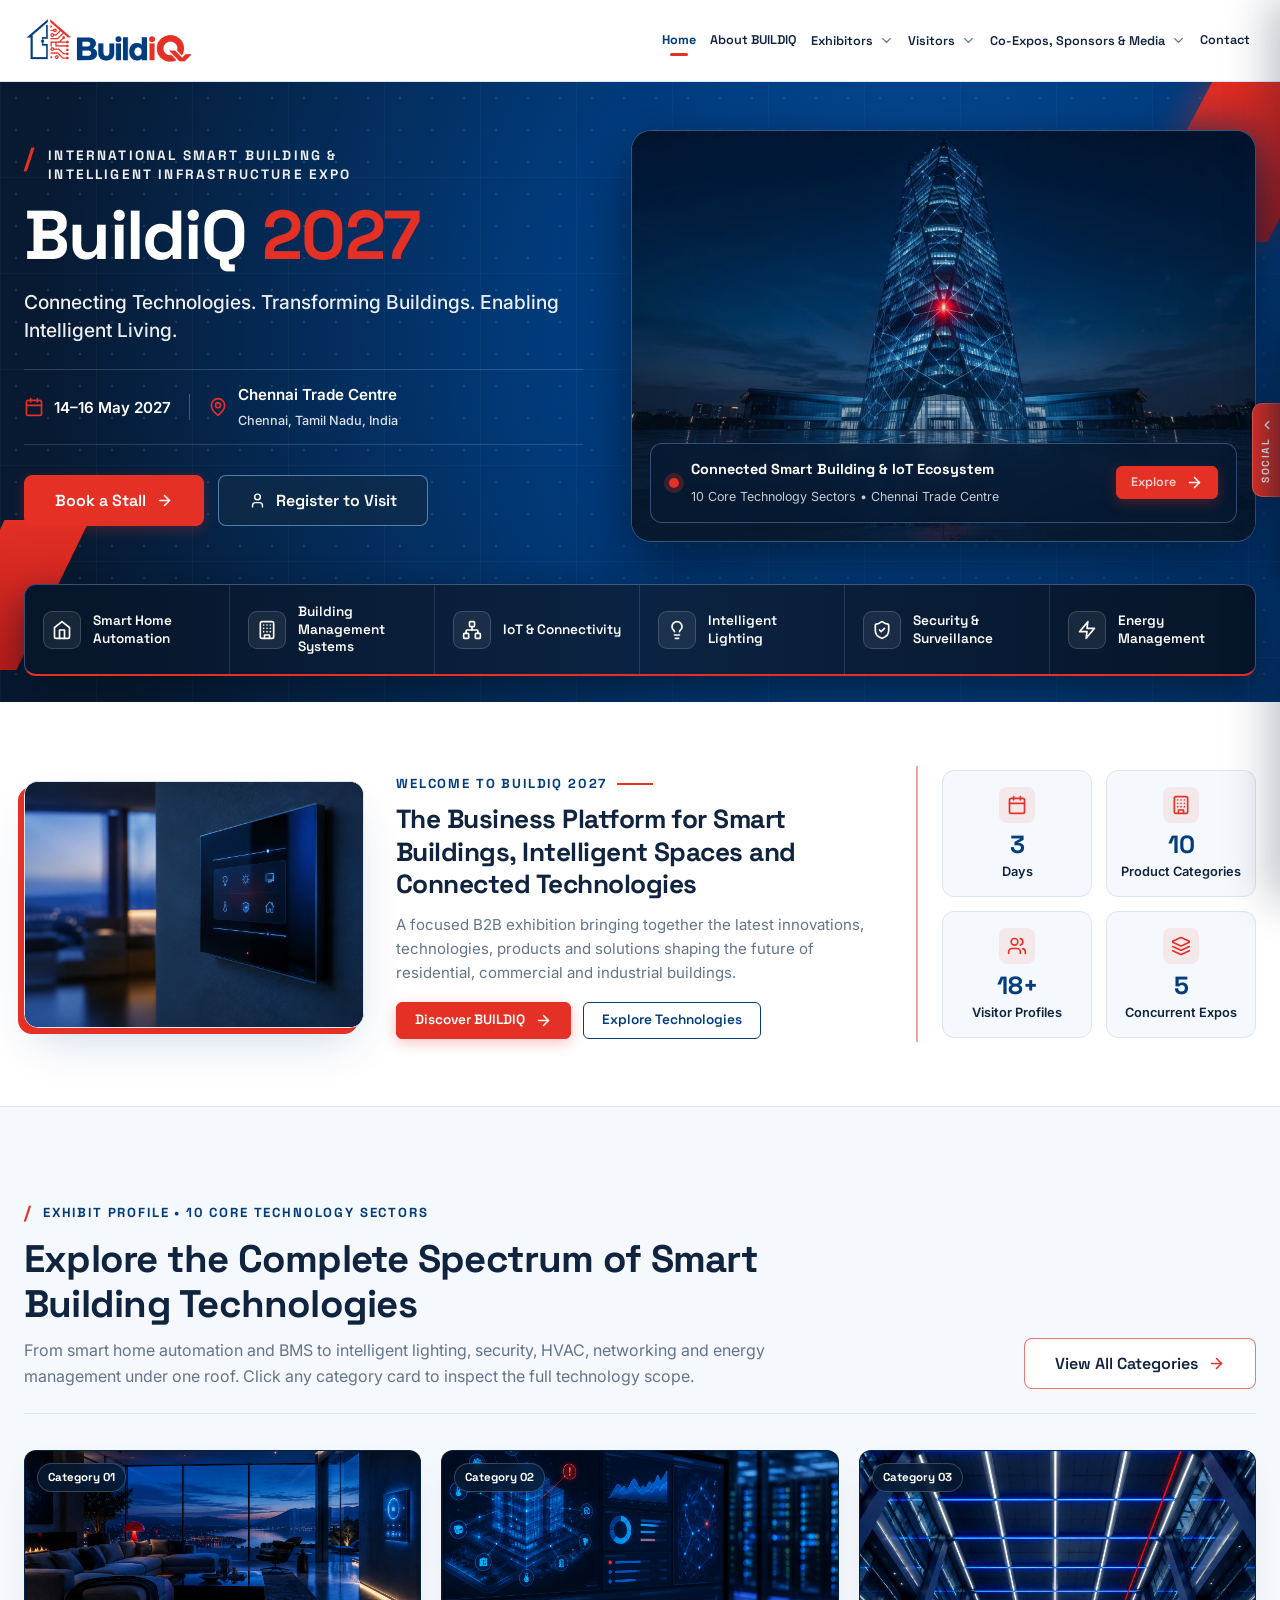
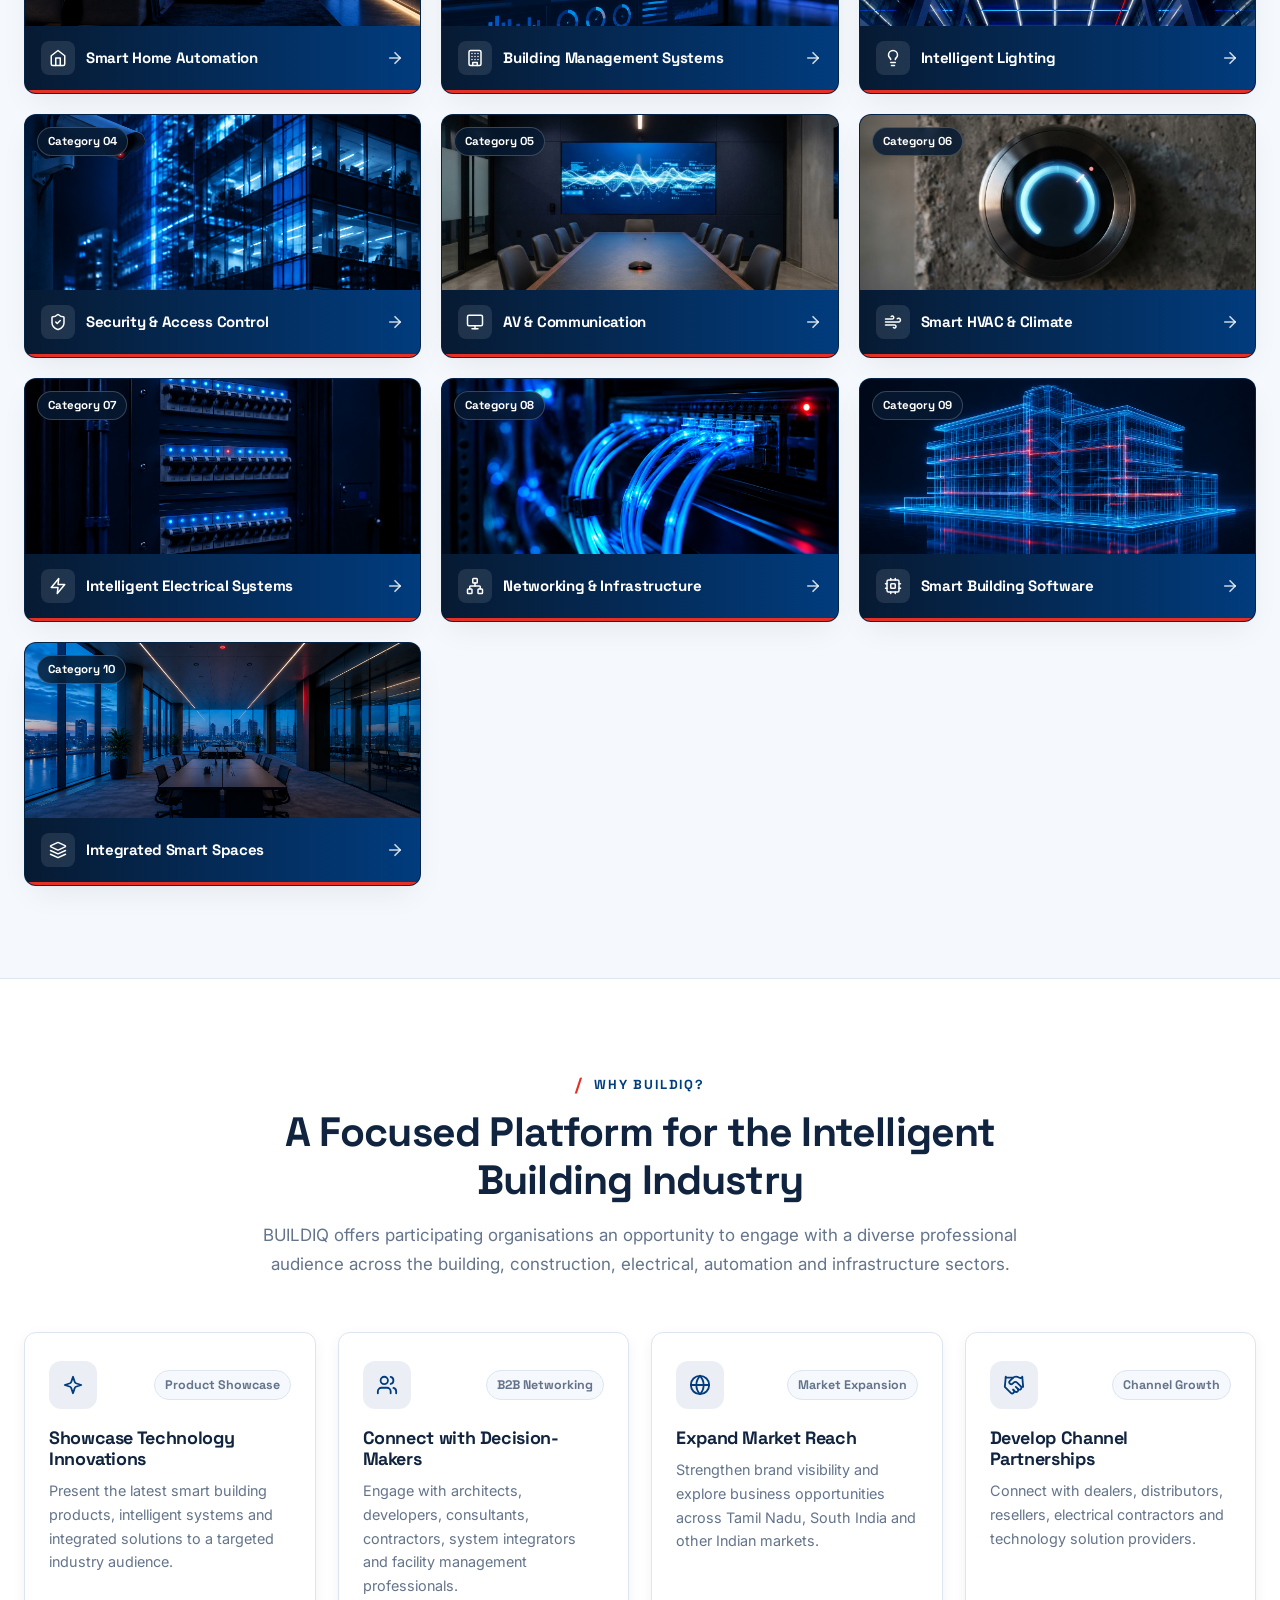
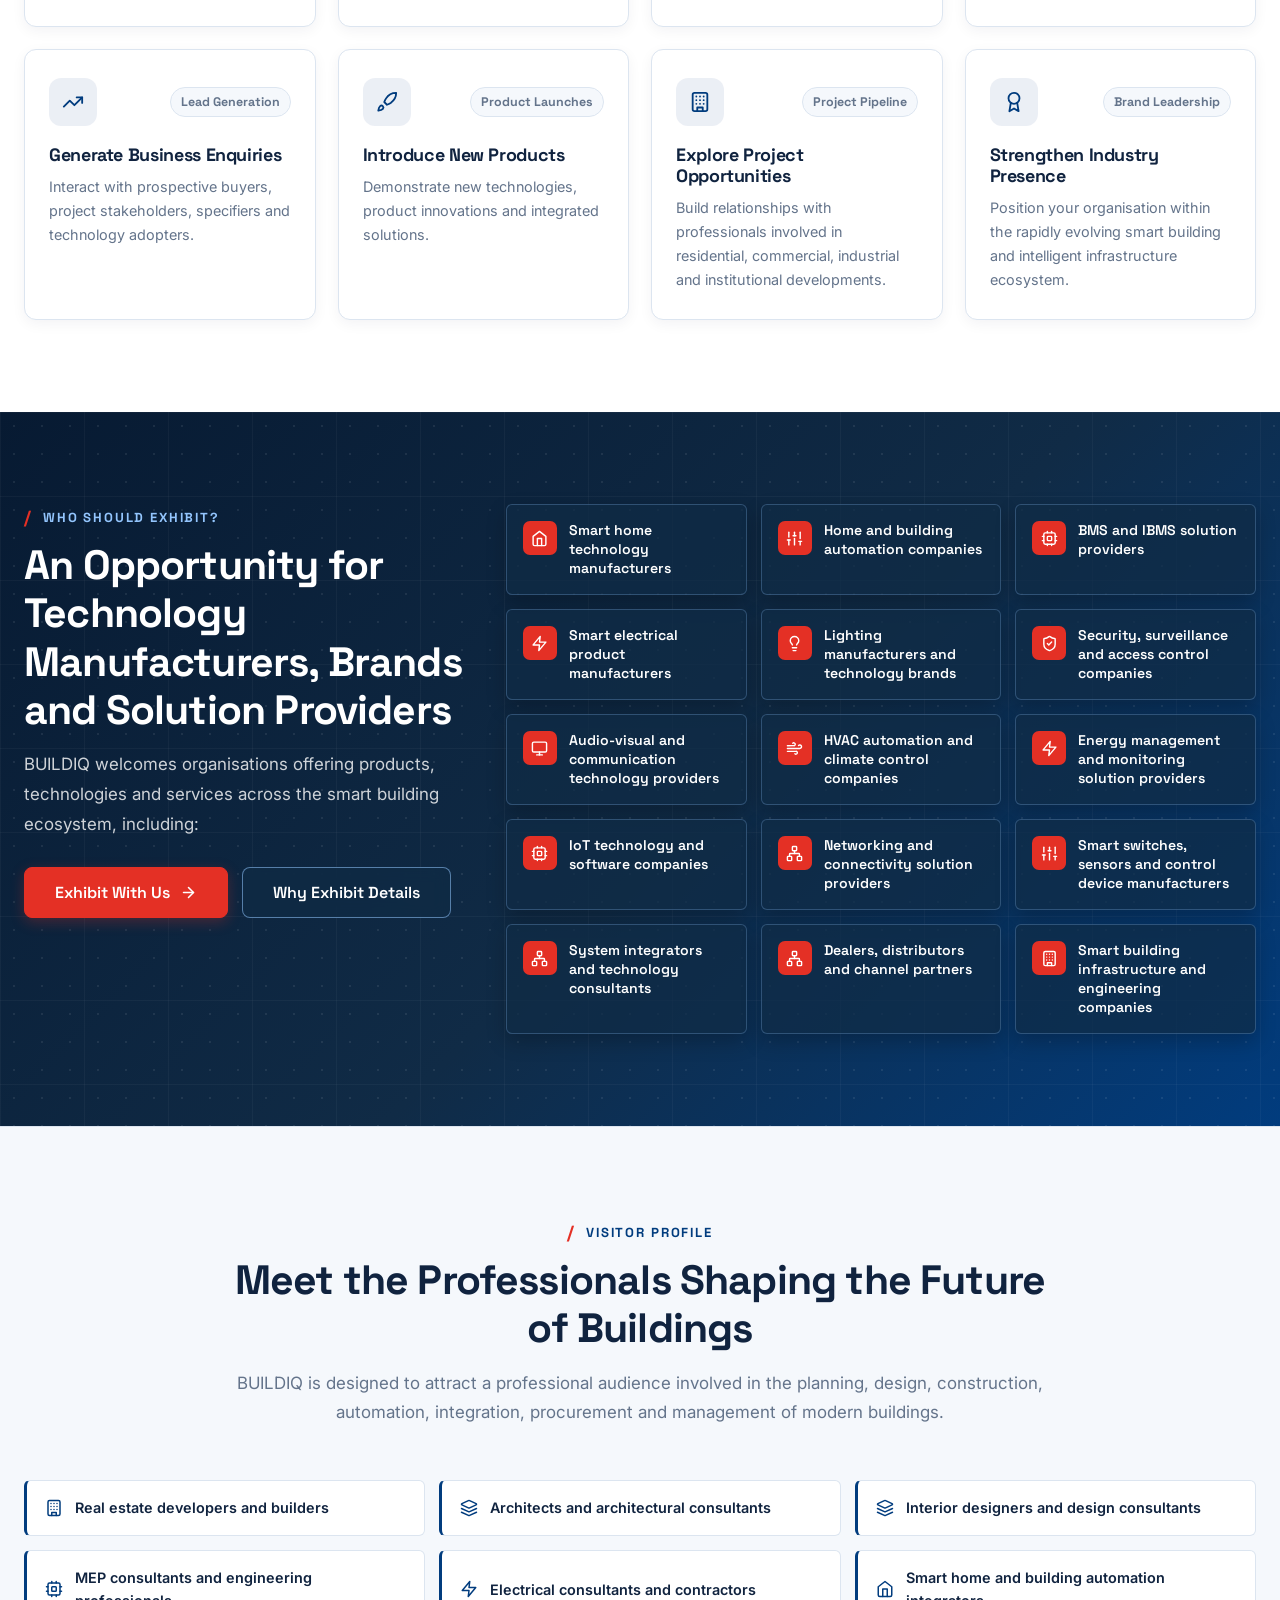
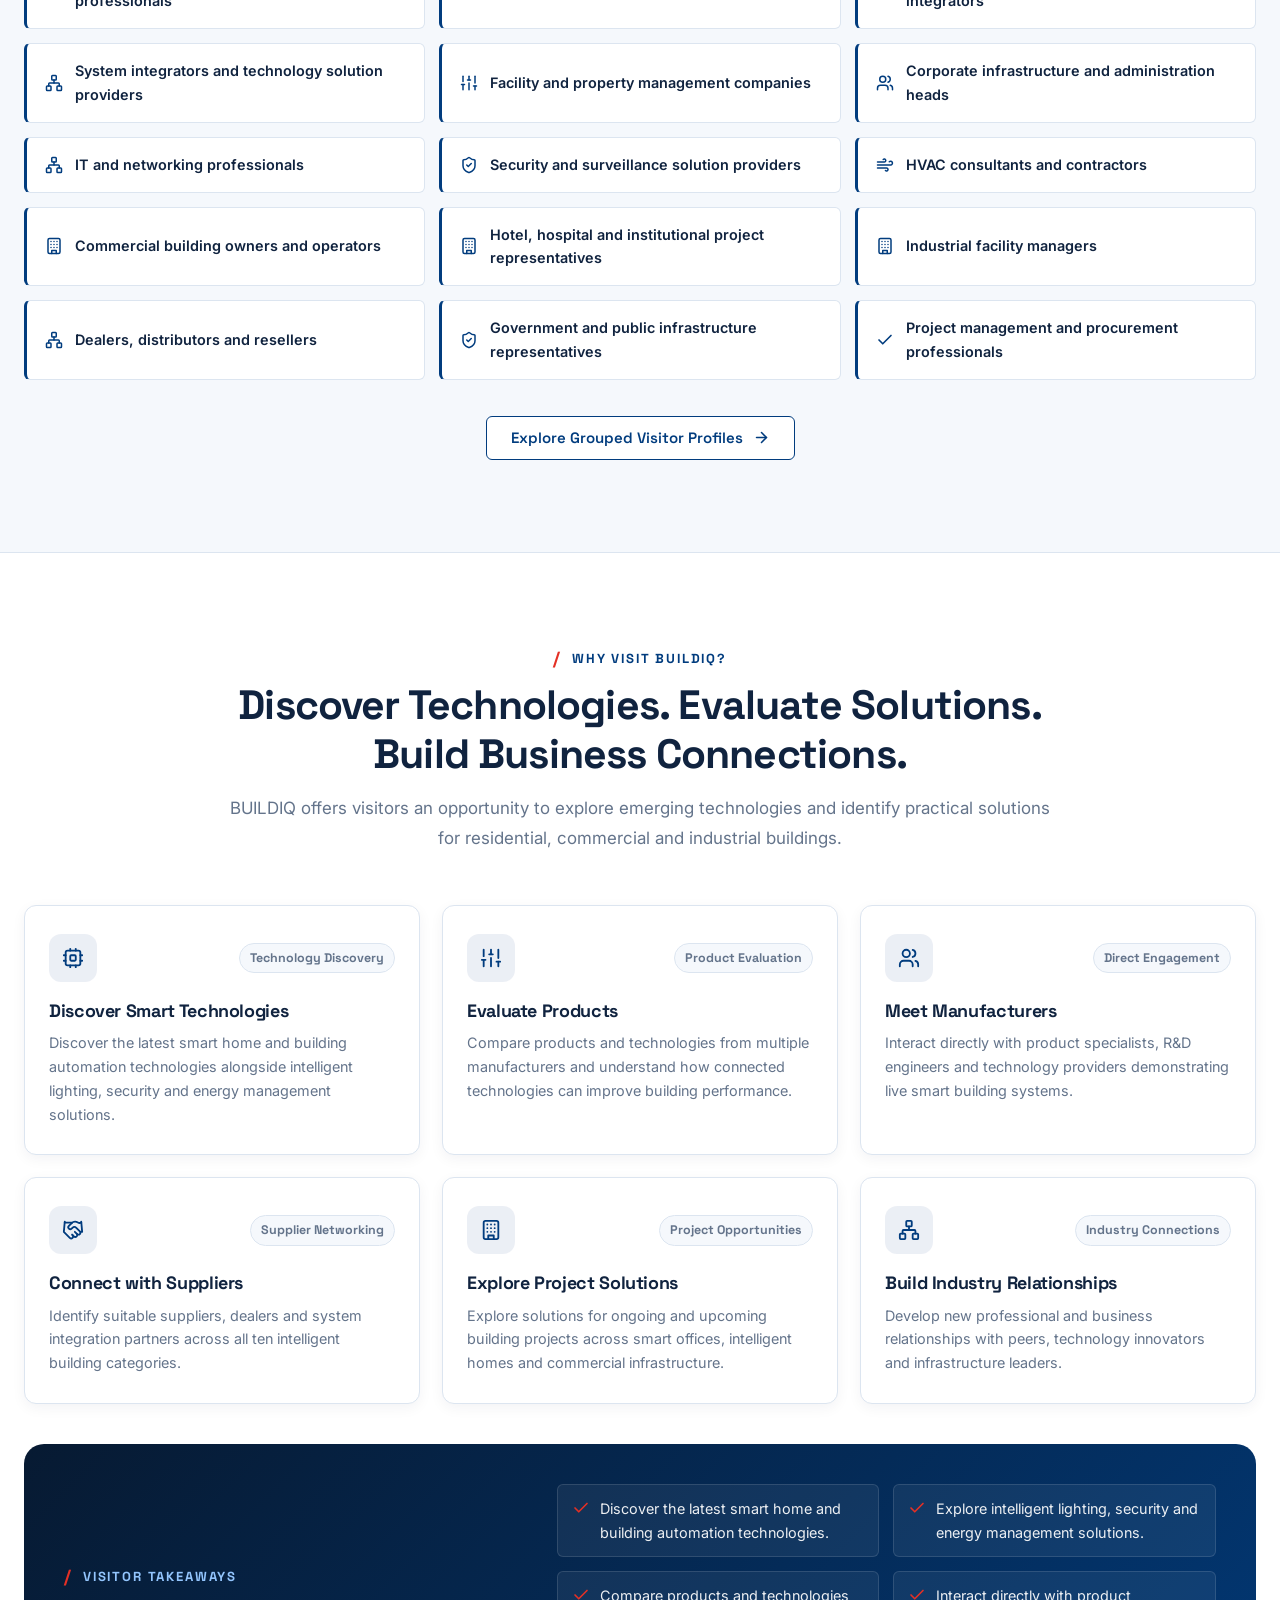
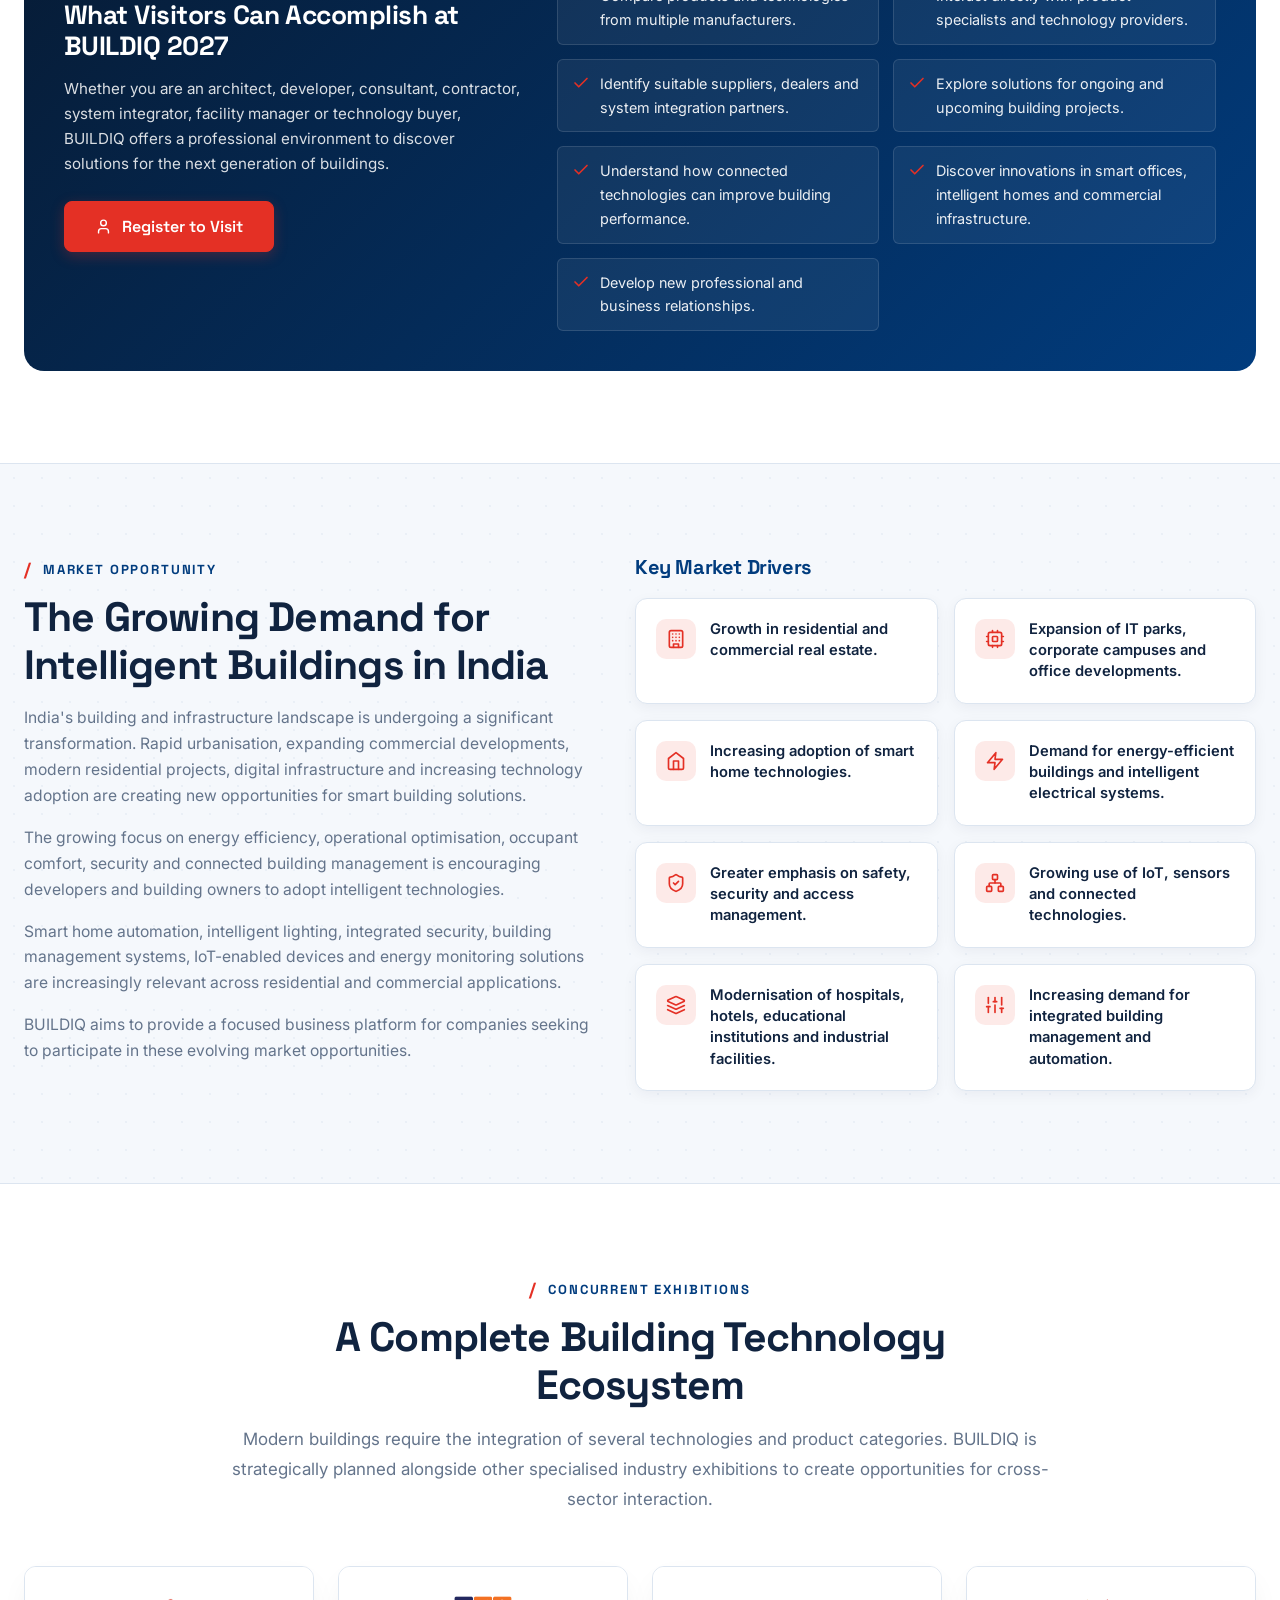
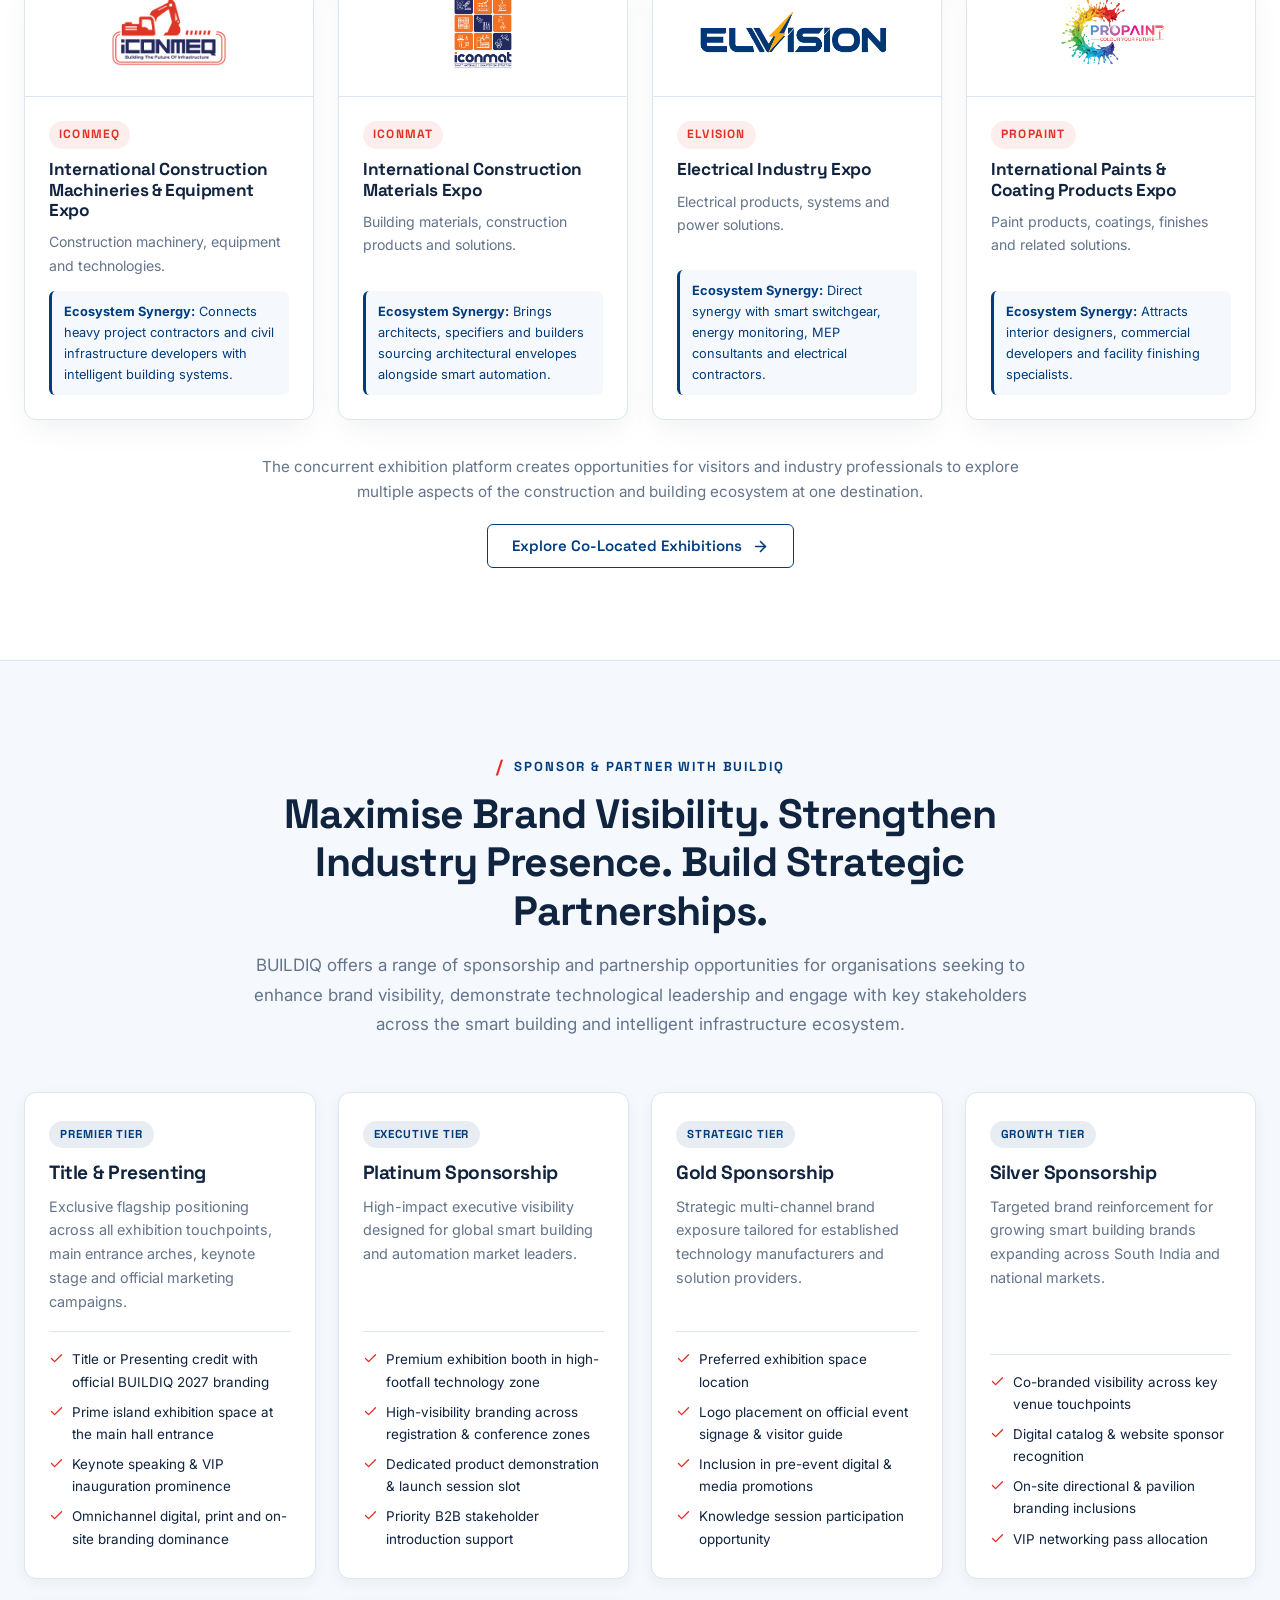
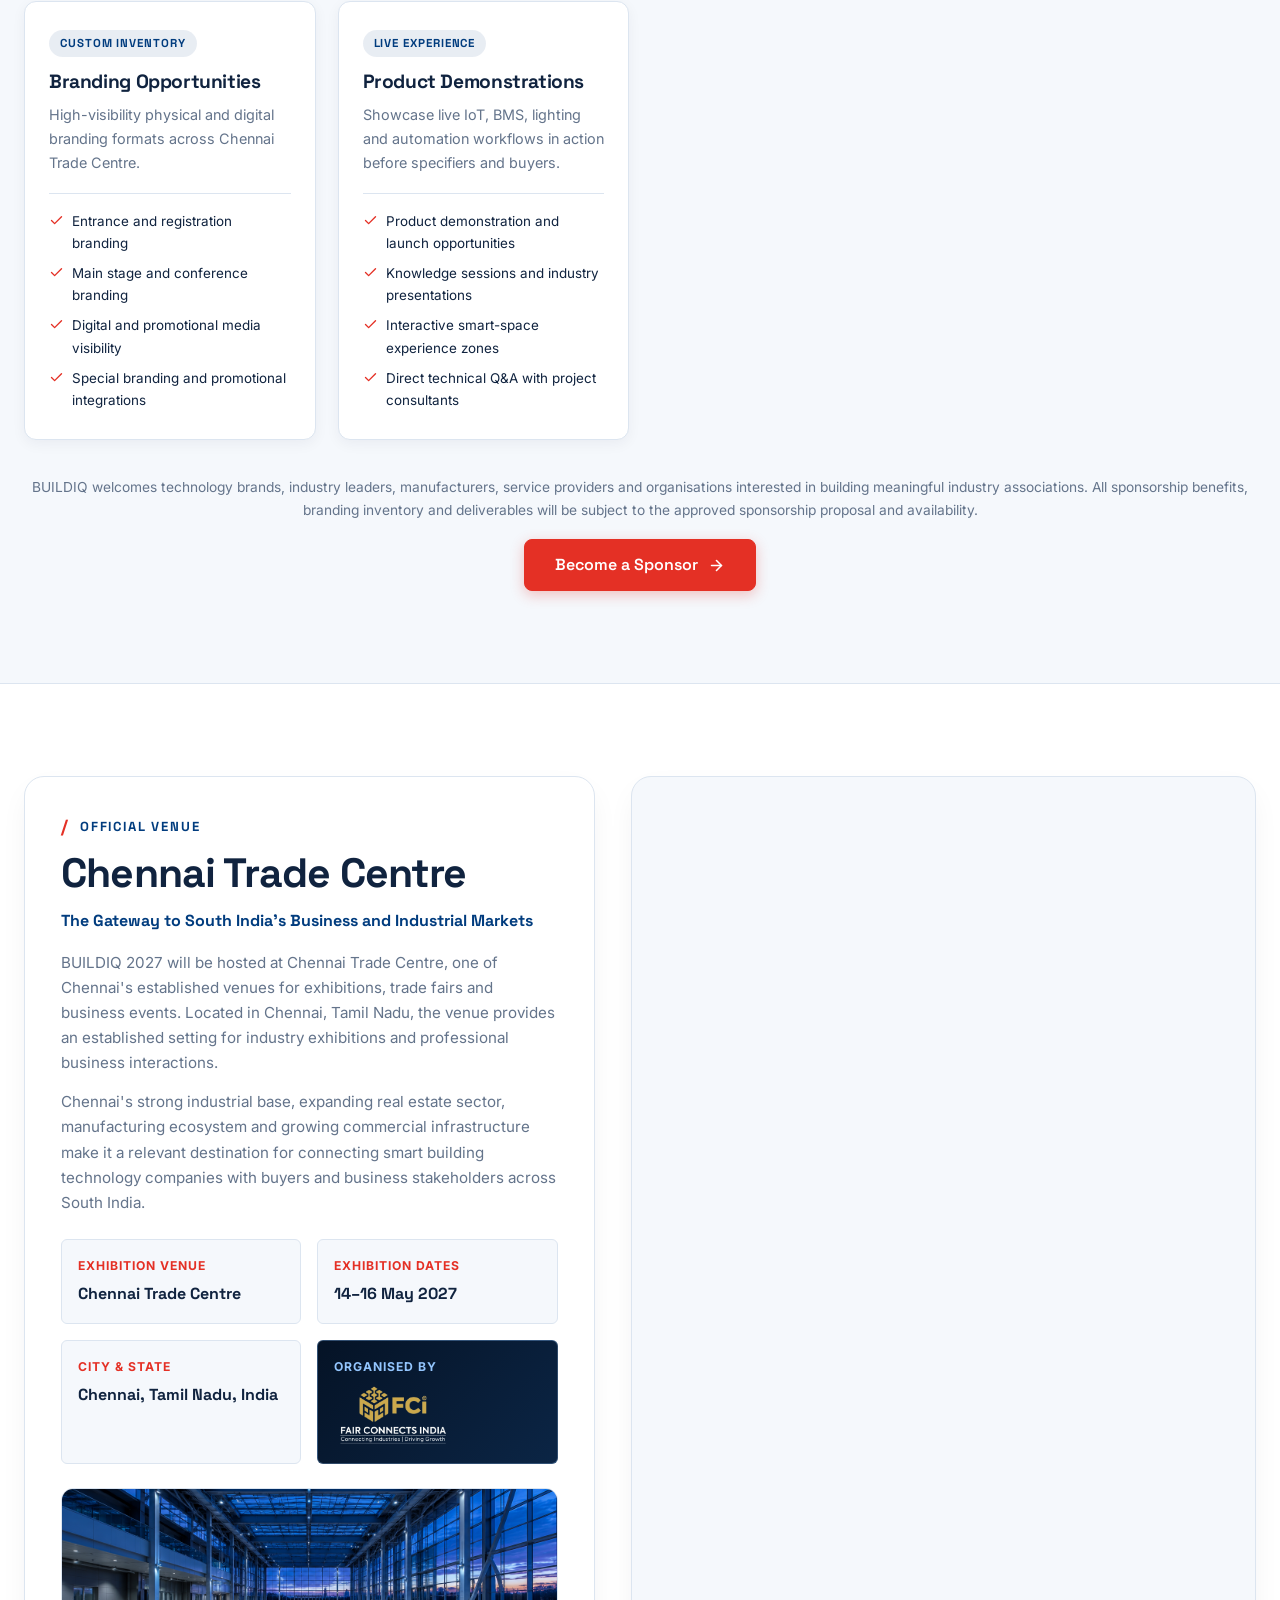
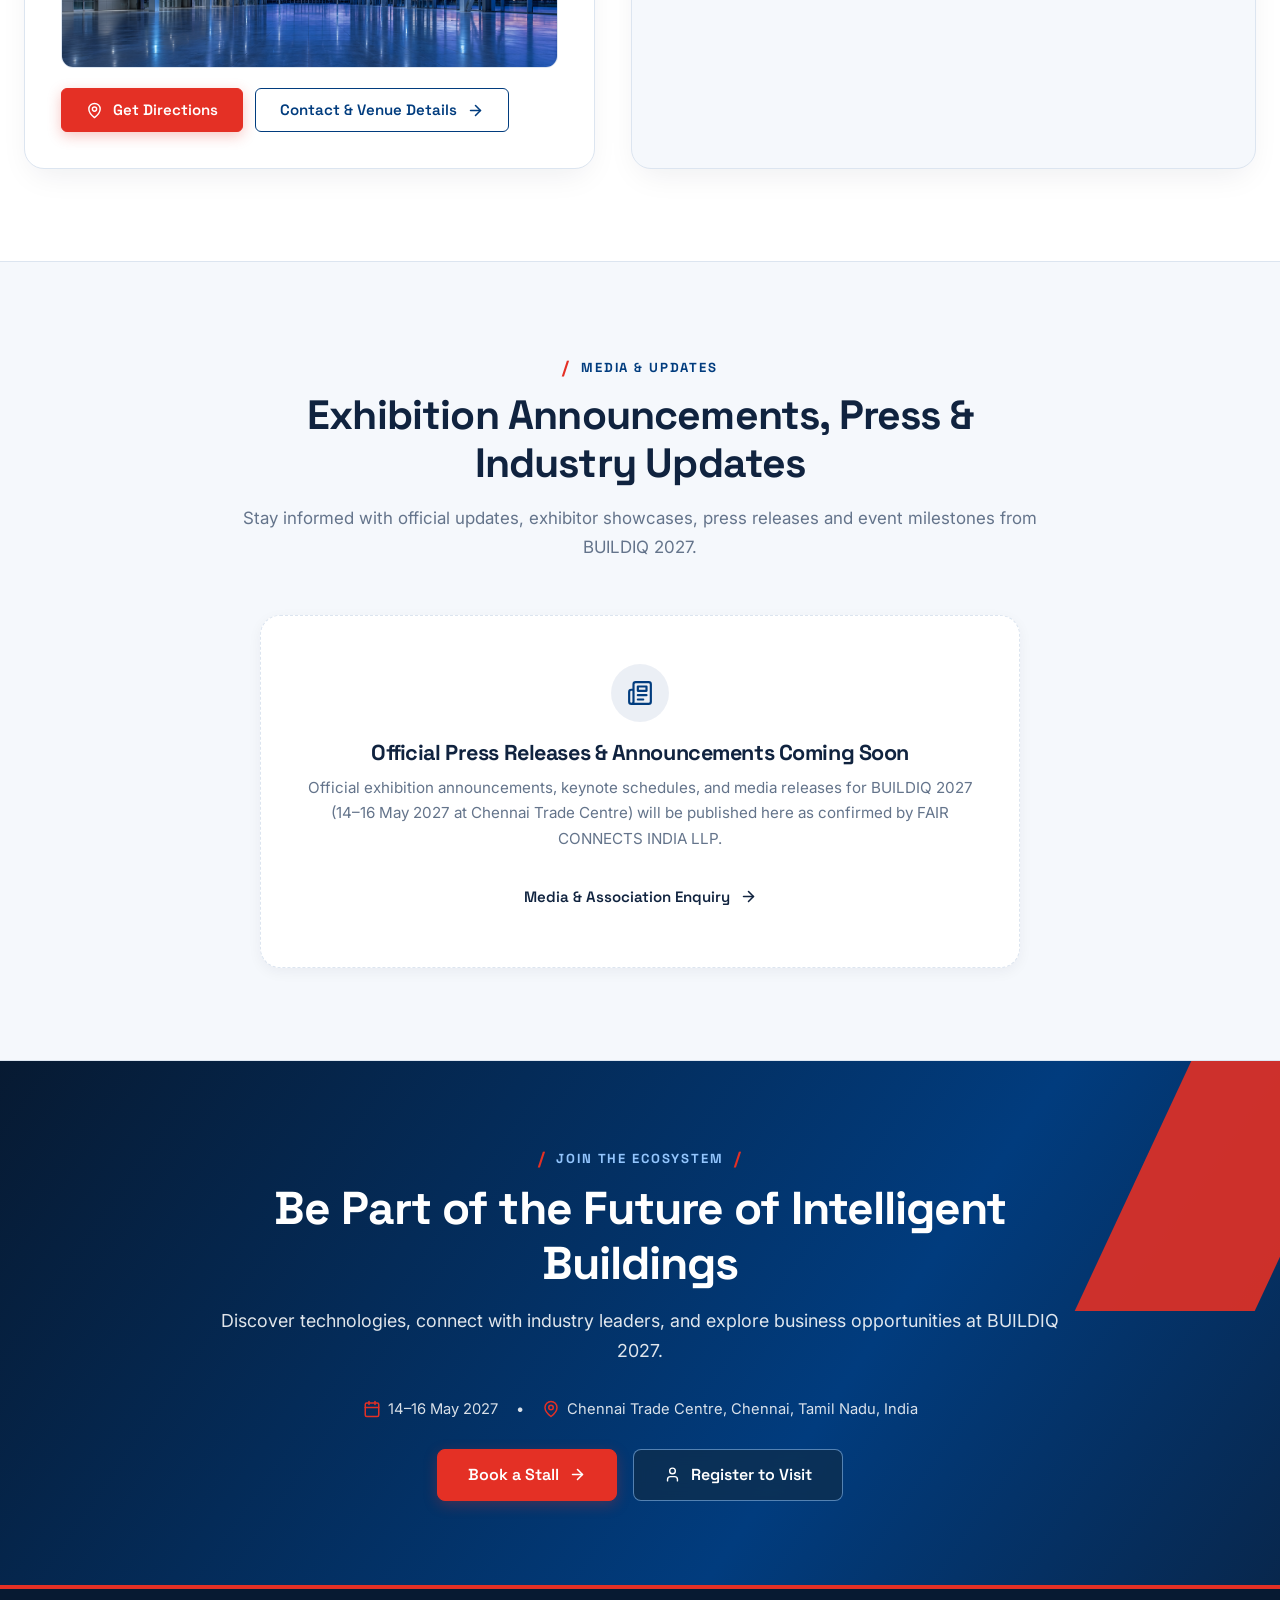
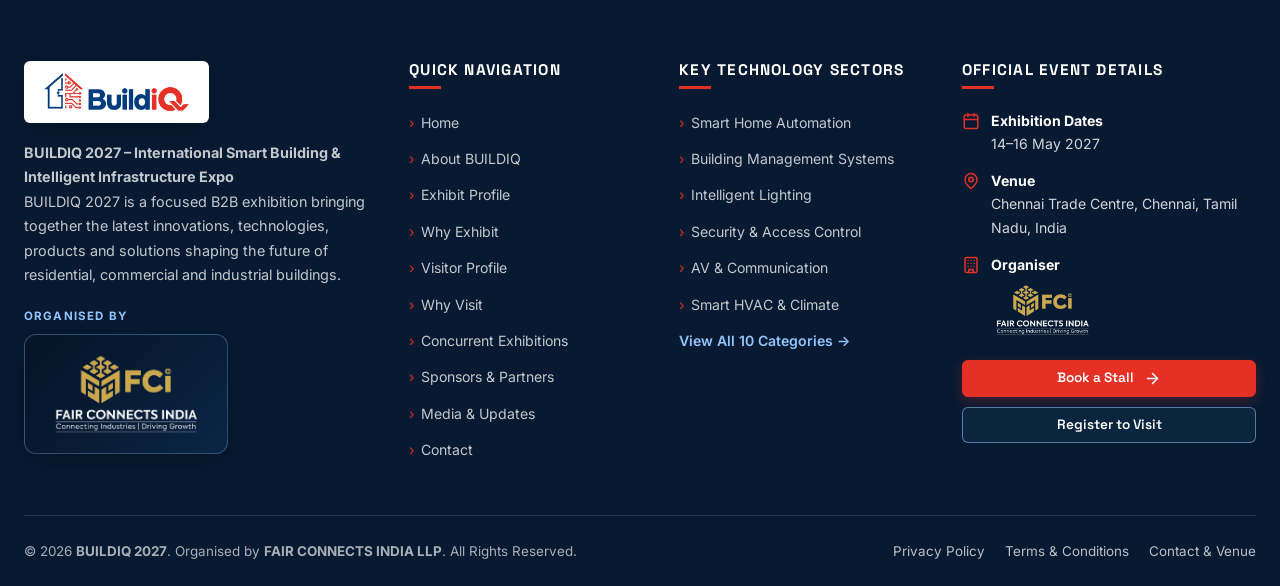
==== index.html @ c3e00ccd "Initial commit" ====
<!DOCTYPE html>
<html lang="en">
<head>
  <meta charset="UTF-8" />
  <meta name="viewport" content="width=device-width, initial-scale=1.0" />
  <title>BUILDIQ 2027 – Smart Building &amp; Home Automation Expo Chennai, India</title>
  <meta
    name="description"
    content="Visit BUILDIQ 2027, International Smart Building &amp; Intelligent Infrastructure Expo, from 14–16 May 2027 at Chennai Trade Centre. Explore smart home automation, BMS, intelligent lighting, security, IoT and connected building technologies."
  />
  <meta
    name="keywords"
    content="Smart Building Expo India, Smart Home Expo Chennai, Building Automation Exhibition India, Smart Home Automation Exhibition, Intelligent Building Technologies Expo, BMS and IBMS Exhibition India, IoT Building Technology Expo, Smart Lighting Exhibition India, Building Management Systems Expo, Smart Infrastructure Expo South India, Home Automation Exhibition Chennai, Smart Security and Surveillance Expo, Building Technology Exhibition 2027"
  />
  <meta property="og:type" content="website" />
  <meta property="og:title" content="BUILDIQ 2027 – Smart Building &amp; Home Automation Expo Chennai, India" />
  <meta
    property="og:description"
    content="Connecting Technologies. Transforming Buildings. Enabling Intelligent Living. 14–16 May 2027 at Chennai Trade Centre, Chennai, Tamil Nadu, India."
  />
  <meta property="og:image" content="assets/images/buildiq-logo.png" />
  <link rel="icon" type="image/png" href="assets/images/buildiq-logo.png" />
  <link rel="preconnect" href="https://fonts.googleapis.com" />
  <link rel="preconnect" href="https://fonts.gstatic.com" crossorigin />
  <link
    href="https://fonts.googleapis.com/css2?family=Inter:wght@400;500;600;700&family=Plus+Jakarta+Sans:wght@500;600;700;800&family=Space+Grotesk:wght@500;600;700;800&display=swap"
    rel="stylesheet"
  />
  <link rel="stylesheet" href="assets/css/styles.css" />
  <script type="application/ld+json">
    {
      "@context": "https://schema.org",
      "@type": "ExhibitionEvent",
      "name": "BUILDIQ 2027 – International Smart Building & Intelligent Infrastructure Expo",
      "description": "BUILDIQ 2027 – International Smart Building & Intelligent Infrastructure Expo is a focused B2B exhibition bringing together the latest innovations, technologies, products and solutions shaping the future of residential, commercial and industrial buildings.",
      "startDate": "2027-05-14",
      "endDate": "2027-05-16",
      "eventStatus": "https://schema.org/EventScheduled",
      "eventAttendanceMode": "https://schema.org/OfflineEventAttendanceMode",
      "location": {
        "@type": "Place",
        "name": "Chennai Trade Centre",
        "address": {
          "@type": "PostalAddress",
          "addressLocality": "Chennai",
          "addressRegion": "Tamil Nadu",
          "addressCountry": "IN"
        }
      },
      "organizer": {
        "@type": "Organization",
        "name": "FAIR CONNECTS INDIA LLP"
      }
    }
  </script>
</head>
<body>
  <!-- Common Sticky Header (Loaded dynamically via components.js) -->
  <div id="site-header"></div>

  <!-- Main Content -->
  <main id="main-content">
    <!-- SECTION 1 & 2: IMMERSIVE HERO + TECHNOLOGY ECOSYSTEM STRIP -->
    <section class="hero-wrapper">
      <div class="hero-corner-top-right"></div>
      <div class="hero-corner-bottom-left"></div>
      <div class="hero-circuit-overlay"></div>

      <div class="container">
        <div class="hero-main-grid">
          <div class="hero-content">
            <div class="hero-eyebrow">
              <span class="hero-eyebrow-slash">/</span>
              <span>INTERNATIONAL SMART BUILDING &amp;<br />INTELLIGENT INFRASTRUCTURE EXPO</span>
            </div>

            <h1 class="hero-title">
              BuildiQ <span class="year-highlight">2027</span>
            </h1>

            <p class="hero-tagline">
              Connecting Technologies. Transforming Buildings. Enabling Intelligent Living.
            </p>

            <div class="hero-meta-row">
              <div class="hero-meta-item">
                <svg width="20" height="20" viewBox="0 0 24 24" fill="none" stroke="currentColor" stroke-width="2" stroke-linecap="round" stroke-linejoin="round"><rect width="18" height="18" x="3" y="4" rx="2" ry="2"/><line x1="16" x2="16" y1="2" y2="6"/><line x1="8" x2="8" y1="2" y2="6"/><line x1="3" x2="21" y1="10" y2="10"/></svg>
                <span>14–16 May 2027</span>
              </div>
              <div class="hero-meta-divider"></div>
              <div class="hero-meta-item">
                <svg width="20" height="20" viewBox="0 0 24 24" fill="none" stroke="currentColor" stroke-width="2" stroke-linecap="round" stroke-linejoin="round"><path d="M20 10c0 6-8 12-8 12s-8-6-8-12a8 8 0 0 1 16 0Z"/><circle cx="12" cy="10" r="3"/></svg>
                <span>Chennai Trade Centre<br /><small style="font-weight:500; opacity:0.85;">Chennai, Tamil Nadu, India</small></span>
              </div>
            </div>

            <div class="hero-cta-group">
              <a href="contact.html?form=exhibitor-enquiry" class="btn btn-primary btn-lg">
                <span>Book a Stall</span>
                <svg class="arrow-icon" width="18" height="18" viewBox="0 0 24 24" fill="none" stroke="currentColor" stroke-width="2.2" stroke-linecap="round" stroke-linejoin="round"><path d="M5 12h14"/><path d="m12 5 7 7-7 7"/></svg>
              </a>
              <a href="contact.html?form=visitor-registration" class="btn btn-glass btn-lg">
                <svg width="18" height="18" viewBox="0 0 24 24" fill="none" stroke="currentColor" stroke-width="2" stroke-linecap="round" stroke-linejoin="round"><path d="M19 21v-2a4 4 0 0 0-4-4H9a4 4 0 0 0-4 4v2"/><circle cx="12" cy="7" r="4"/></svg>
                <span>Register to Visit</span>
              </a>
            </div>
          </div>

          <div class="hero-visual-stage">
            <div class="hero-building-frame">
              <img
                src="assets/images/smart-building-tower.jpg"
                alt="BUILDIQ 2027 Connected Smart Building &amp; Intelligent Infrastructure"
                class="hero-building-img"
              />
              <div class="hero-building-overlay"></div>
              <div class="hero-visual-caption">
                <div class="hero-visual-caption-left">
                  <span class="hero-pulse-dot"></span>
                  <div>
                    <strong>Connected Smart Building &amp; IoT Ecosystem</strong>
                    <span>10 Core Technology Sectors • Chennai Trade Centre</span>
                  </div>
                </div>
                <a href="exhibit-profile.html" class="btn btn-sm btn-primary" style="padding:7px 14px; font-size:0.78rem;">
                  <span>Explore</span>
                  <svg class="arrow-icon" width="18" height="18" viewBox="0 0 24 24" fill="none" stroke="currentColor" stroke-width="2.2" stroke-linecap="round" stroke-linejoin="round"><path d="M5 12h14"/><path d="m12 5 7 7-7 7"/></svg>
                </a>
              </div>
            </div>
          </div>
        </div>

        <!-- SECTION 2: TECHNOLOGY ECOSYSTEM STRIP (6 Items from JSON) -->
        <div class="tech-strip-container">
          <div class="tech-strip-bar" id="tech-strip-list" role="region" aria-label="Core Smart Building Technology Ecosystem"></div>
        </div>
      </div>
    </section>

    <!-- SECTION 3: WELCOME / ABOUT BUILDIQ -->
    <section class="section-sm section-white">
      <div class="container">
        <div class="welcome-grid">
          <div class="welcome-image-wrap">
            <div class="welcome-image-card">
              <img
                src="assets/images/smart-home-control-panel.png"
                alt="Smart Home &amp; Building Automation Touch Control Panel"
              />
            </div>
          </div>

          <div class="welcome-copy">
            <div class="eyebrow" style="margin-bottom:8px;">
              <span>WELCOME TO BUILDIQ 2027</span>
              <span class="line"></span>
            </div>
            <h2>The Business Platform for Smart Buildings, Intelligent Spaces and Connected Technologies</h2>
            <p style="margin-bottom:16px;">
              A focused B2B exhibition bringing together the latest innovations, technologies, products and solutions shaping the future of residential, commercial and industrial buildings.
            </p>
            <div style="display:flex; flex-wrap:wrap; gap:12px;">
              <a href="about.html" class="btn btn-primary btn-sm">
                <span>Discover BUILDIQ</span>
                <svg class="arrow-icon" width="18" height="18" viewBox="0 0 24 24" fill="none" stroke="currentColor" stroke-width="2.2" stroke-linecap="round" stroke-linejoin="round"><path d="M5 12h14"/><path d="m12 5 7 7-7 7"/></svg>
              </a>
              <a href="exhibit-profile.html" class="btn btn-secondary btn-sm">
                <span>Explore Technologies</span>
              </a>
            </div>
          </div>

          <!-- Dynamic 4 Highlight Stats from JSON -->
          <div class="welcome-highlights-panel" id="welcome-highlights-list"></div>
        </div>
      </div>
    </section>

    <!-- SECTION 5: EXPLORE THE EXHIBIT PROFILE (10 Category Cards from JSON) -->
    <section class="section section-light">
      <div class="container">
        <div class="exhibit-header-bar">
          <div class="exhibit-header-copy">
            <div class="eyebrow">
              <span class="slash">/</span>
              <span>EXHIBIT PROFILE • 10 CORE TECHNOLOGY SECTORS</span>
            </div>
            <h2>Explore the Complete Spectrum of Smart Building Technologies</h2>
            <p>
              From smart home automation and BMS to intelligent lighting, security, HVAC, networking and energy management under one roof. Click any category card to inspect the full technology scope.
            </p>
          </div>
          <a href="exhibit-profile.html" class="btn btn-outline-red btn-lg">
            <span>View All Categories</span>
            <svg class="arrow-icon" width="18" height="18" viewBox="0 0 24 24" fill="none" stroke="currentColor" stroke-width="2.2" stroke-linecap="round" stroke-linejoin="round"><path d="M5 12h14"/><path d="m12 5 7 7-7 7"/></svg>
          </a>
        </div>

        <!-- Dynamic 10 Compact Category Cards -->
        <div class="exhibit-categories-grid-5" id="home-exhibit-grid"></div>
      </div>
    </section>

    <!-- SECTION 4: WHY BUILDIQ? (8 Benefit Cards from JSON) -->
    <section class="section section-white">
      <div class="container">
        <div class="section-heading center">
          <div class="eyebrow">
            <span class="slash">/</span>
            <span>WHY BUILDIQ?</span>
          </div>
          <h2 class="section-title">A Focused Platform for the Intelligent Building Industry</h2>
          <p class="section-subtitle">
            BUILDIQ offers participating organisations an opportunity to engage with a diverse professional audience across the building, construction, electrical, automation and infrastructure sectors.
          </p>
        </div>

        <!-- Dynamic 8 Benefit Cards -->
        <div class="benefits-grid" id="why-buildiq-grid"></div>
      </div>
    </section>

    <!-- SECTION 6: WHO SHOULD EXHIBIT? (15 Exhibitor Profile Chips from JSON) -->
    <section class="section section-dark circuit-bg-dark">
      <div class="container">
        <div class="who-exhibit-layout">
          <div>
            <div class="eyebrow">
              <span class="slash">/</span>
              <span>WHO SHOULD EXHIBIT?</span>
            </div>
            <h2 class="section-title" style="color:#fff;">An Opportunity for Technology Manufacturers, Brands and Solution Providers</h2>
            <p class="section-subtitle" style="margin-bottom:28px;">
              BUILDIQ welcomes organisations offering products, technologies and services across the smart building ecosystem, including:
            </p>
            <div style="display:flex; flex-wrap:wrap; gap:14px;">
              <a href="contact.html?form=exhibitor-enquiry" class="btn btn-primary btn-lg">
                <span>Exhibit With Us</span>
                <svg class="arrow-icon" width="18" height="18" viewBox="0 0 24 24" fill="none" stroke="currentColor" stroke-width="2.2" stroke-linecap="round" stroke-linejoin="round"><path d="M5 12h14"/><path d="m12 5 7 7-7 7"/></svg>
              </a>
              <a href="why-exhibit.html" class="btn btn-glass btn-lg">
                <span>Why Exhibit Details</span>
              </a>
            </div>
          </div>

          <!-- Dynamic 15 Exhibitor Categories -->
          <div class="who-exhibit-grid" id="who-exhibit-grid"></div>
        </div>
      </div>
    </section>

    <!-- SECTION 7: VISITOR PROFILE (18 Target Visitor Badges from JSON) -->
    <section class="section section-light">
      <div class="container">
        <div class="section-heading center">
          <div class="eyebrow">
            <span class="slash">/</span>
            <span>VISITOR PROFILE</span>
          </div>
          <h2 class="section-title">Meet the Professionals Shaping the Future of Buildings</h2>
          <p class="section-subtitle">
            BUILDIQ is designed to attract a professional audience involved in the planning, design, construction, automation, integration, procurement and management of modern buildings.
          </p>
        </div>

        <!-- Dynamic 18 Visitor Profile Badges -->
        <div class="visitor-directory-grid" id="visitor-directory-grid"></div>

        <div style="text-align:center; margin-top:36px;">
          <a href="visitor-profile.html" class="btn btn-secondary">
            <span>Explore Grouped Visitor Profiles</span>
            <svg class="arrow-icon" width="18" height="18" viewBox="0 0 24 24" fill="none" stroke="currentColor" stroke-width="2.2" stroke-linecap="round" stroke-linejoin="round"><path d="M5 12h14"/><path d="m12 5 7 7-7 7"/></svg>
          </a>
        </div>
      </div>
    </section>

    <!-- SECTION 8: WHY VISIT? (6 Benefit Cards + 9 Checklist Takeaways from JSON) -->
    <section class="section section-white">
      <div class="container">
        <div class="section-heading center">
          <div class="eyebrow">
            <span class="slash">/</span>
            <span>WHY VISIT BUILDIQ?</span>
          </div>
          <h2 class="section-title">Discover Technologies. Evaluate Solutions. Build Business Connections.</h2>
          <p class="section-subtitle">
            BUILDIQ offers visitors an opportunity to explore emerging technologies and identify practical solutions for residential, commercial and industrial buildings.
          </p>
        </div>

        <!-- Dynamic 6 Visitor Benefit Cards -->
        <div class="why-visit-grid" id="why-visit-grid"></div>

        <div class="checklist-panel">
          <div>
            <div class="eyebrow" style="color:#93C5FD;">
              <span class="slash">/</span>
              <span>VISITOR TAKEAWAYS</span>
            </div>
            <h3 style="font-size:1.65rem; color:#fff; margin-bottom:14px;">What Visitors Can Accomplish at BUILDIQ 2027</h3>
            <p style="color:rgba(255,255,255,0.85); font-size:0.95rem; margin-bottom:24px;">
              Whether you are an architect, developer, consultant, contractor, system integrator, facility manager or technology buyer, BUILDIQ offers a professional environment to discover solutions for the next generation of buildings.
            </p>
            <a href="contact.html?form=visitor-registration" class="btn btn-primary btn-lg">
              <svg width="18" height="18" viewBox="0 0 24 24" fill="none" stroke="currentColor" stroke-width="2" stroke-linecap="round" stroke-linejoin="round"><path d="M19 21v-2a4 4 0 0 0-4-4H9a4 4 0 0 0-4 4v2"/><circle cx="12" cy="7" r="4"/></svg>
              <span>Register to Visit</span>
            </a>
          </div>

          <!-- Dynamic 9 Visitor Checklist Items -->
          <div class="checklist-items" id="visitor-checklist-items"></div>
        </div>
      </div>
    </section>

    <!-- SECTION 9: MARKET OPPORTUNITY (8 Market Drivers from JSON) -->
    <section class="section section-light circuit-bg">
      <div class="container">
        <div class="market-split">
          <div>
            <div class="eyebrow">
              <span class="slash">/</span>
              <span>MARKET OPPORTUNITY</span>
            </div>
            <h2 class="section-title">The Growing Demand for Intelligent Buildings in India</h2>
            <p style="color:var(--color-muted); margin-bottom:16px; font-size:0.98rem;">
              India's building and infrastructure landscape is undergoing a significant transformation. Rapid urbanisation, expanding commercial developments, modern residential projects, digital infrastructure and increasing technology adoption are creating new opportunities for smart building solutions.
            </p>
            <p style="color:var(--color-muted); margin-bottom:16px; font-size:0.98rem;">
              The growing focus on energy efficiency, operational optimisation, occupant comfort, security and connected building management is encouraging developers and building owners to adopt intelligent technologies.
            </p>
            <p style="color:var(--color-muted); margin-bottom:16px; font-size:0.98rem;">
              Smart home automation, intelligent lighting, integrated security, building management systems, IoT-enabled devices and energy monitoring solutions are increasingly relevant across residential and commercial applications.
            </p>
            <p style="color:var(--color-muted); margin-bottom:16px; font-size:0.98rem;">
              BUILDIQ aims to provide a focused business platform for companies seeking to participate in these evolving market opportunities.
            </p>
          </div>

          <div>
            <h3 style="font-size:1.25rem; margin-bottom:18px; color:var(--color-primary);">
              Key Market Drivers
            </h3>
            <!-- Dynamic 8 Market Driver Cards -->
            <div class="market-drivers-grid" id="market-drivers-grid"></div>
          </div>
        </div>
      </div>
    </section>

    <!-- SECTION 10: CONCURRENT EXHIBITIONS (4 Co-Located Expos from JSON) -->
    <section class="section section-white">
      <div class="container">
        <div class="section-heading center">
          <div class="eyebrow">
            <span class="slash">/</span>
            <span>CONCURRENT EXHIBITIONS</span>
          </div>
          <h2 class="section-title">A Complete Building Technology Ecosystem</h2>
          <p class="section-subtitle">
            Modern buildings require the integration of several technologies and product categories. BUILDIQ is strategically planned alongside other specialised industry exhibitions to create opportunities for cross-sector interaction.
          </p>
        </div>

        <!-- Dynamic 4 Concurrent Exhibition Cards -->
        <div class="concurrent-grid" id="concurrent-grid"></div>

        <div style="text-align:center; margin-top:34px;">
          <p style="color:var(--color-muted); max-width:780px; margin:0 auto 20px; font-size:0.95rem;">
            The concurrent exhibition platform creates opportunities for visitors and industry professionals to explore multiple aspects of the construction and building ecosystem at one destination.
          </p>
          <a href="concurrent-exhibitions.html" class="btn btn-secondary">
            <span>Explore Co-Located Exhibitions</span>
            <svg class="arrow-icon" width="18" height="18" viewBox="0 0 24 24" fill="none" stroke="currentColor" stroke-width="2.2" stroke-linecap="round" stroke-linejoin="round"><path d="M5 12h14"/><path d="m12 5 7 7-7 7"/></svg>
          </a>
        </div>
      </div>
    </section>

    <!-- SECTION 11: SPONSORS & PARTNERS (7 Tier Cards from JSON) -->
    <section class="section section-light">
      <div class="container">
        <div class="section-heading center">
          <div class="eyebrow">
            <span class="slash">/</span>
            <span>SPONSOR &amp; PARTNER WITH BUILDIQ</span>
          </div>
          <h2 class="section-title">Maximise Brand Visibility. Strengthen Industry Presence. Build Strategic Partnerships.</h2>
          <p class="section-subtitle">
            BUILDIQ offers a range of sponsorship and partnership opportunities for organisations seeking to enhance brand visibility, demonstrate technological leadership and engage with key stakeholders across the smart building and intelligent infrastructure ecosystem.
          </p>
        </div>

        <!-- Dynamic Sponsorship Tier Cards -->
        <div class="sponsor-tiers-grid" id="sponsor-tiers-grid"></div>

        <div style="margin-top:36px; text-align:center;">
          <p style="font-size:0.86rem; color:var(--color-muted); margin-bottom:18px;">
            BUILDIQ welcomes technology brands, industry leaders, manufacturers, service providers and organisations interested in building meaningful industry associations. All sponsorship benefits, branding inventory and deliverables will be subject to the approved sponsorship proposal and availability.
          </p>
          <a href="sponsors.html" class="btn btn-primary btn-lg">
            <span>Become a Sponsor</span>
            <svg class="arrow-icon" width="18" height="18" viewBox="0 0 24 24" fill="none" stroke="currentColor" stroke-width="2.2" stroke-linecap="round" stroke-linejoin="round"><path d="M5 12h14"/><path d="m12 5 7 7-7 7"/></svg>
          </a>
        </div>
      </div>
    </section>

    <!-- SECTION 12: VENUE – CHENNAI TRADE CENTRE (Single-use Static HTML) -->
    <section class="section section-white">
      <div class="container">
        <div class="venue-grid">
          <div class="venue-info-card">
            <div>
              <div class="eyebrow">
                <span class="slash">/</span>
                <span>OFFICIAL VENUE</span>
              </div>
              <h2 class="section-title" style="margin-bottom:10px;">Chennai Trade Centre</h2>
              <p style="color:var(--color-primary); font-weight:700; font-family:var(--font-heading); margin-bottom:16px;">
                The Gateway to South India's Business and Industrial Markets
              </p>
              <p style="color:var(--color-muted); font-size:0.95rem; margin-bottom:14px;">
                BUILDIQ 2027 will be hosted at Chennai Trade Centre, one of Chennai's established venues for exhibitions, trade fairs and business events. Located in Chennai, Tamil Nadu, the venue provides an established setting for industry exhibitions and professional business interactions.
              </p>
              <p style="color:var(--color-muted); font-size:0.95rem;">
                Chennai's strong industrial base, expanding real estate sector, manufacturing ecosystem and growing commercial infrastructure make it a relevant destination for connecting smart building technology companies with buyers and business stakeholders across South India.
              </p>

              <div class="venue-meta-grid">
                <div class="venue-meta-box">
                  <span>Exhibition Venue</span>
                  <strong>Chennai Trade Centre</strong>
                </div>
                <div class="venue-meta-box">
                  <span>Exhibition Dates</span>
                  <strong>14–16 May 2027</strong>
                </div>
                <div class="venue-meta-box">
                  <span>City &amp; State</span>
                  <strong>Chennai, Tamil Nadu, India</strong>
                </div>
                <div class="venue-meta-box" style="background:linear-gradient(135deg, #051326 0%, #0B2545 100%); border-color:rgba(147, 197, 253, 0.3);">
                  <span style="color:#93C5FD;">Organised By</span>
                  <img src="assets/images/logos/fairconnects-logo.png" alt="FAIR CONNECTS INDIA LLP" style="height:64px; width:auto; object-fit:contain; display:block; margin-top:6px;" />
                </div>
              </div>
            </div>

            <div style="border-radius:var(--radius-md); overflow:hidden; height:180px; margin-bottom:20px; border:1px solid var(--color-border);">
              <img src="assets/images/chennai-trade-centre-hall.png" alt="Chennai Trade Centre Exhibition Hall" style="width:100%; height:100%; object-fit:cover;" loading="lazy" />
            </div>

            <div style="display:flex; flex-wrap:wrap; gap:12px;">
              <a href="https://www.google.com/maps/search/?api=1&query=Chennai+Trade+Centre+Nandambakkam+Chennai" target="_blank" rel="noopener noreferrer" class="btn btn-primary">
                <svg width="18" height="18" viewBox="0 0 24 24" fill="none" stroke="currentColor" stroke-width="2" stroke-linecap="round" stroke-linejoin="round"><path d="M20 10c0 6-8 12-8 12s-8-6-8-12a8 8 0 0 1 16 0Z"/><circle cx="12" cy="10" r="3"/></svg>
                <span>Get Directions</span>
              </a>
              <a href="contact.html" class="btn btn-secondary">
                <span>Contact &amp; Venue Details</span>
                <svg class="arrow-icon" width="18" height="18" viewBox="0 0 24 24" fill="none" stroke="currentColor" stroke-width="2.2" stroke-linecap="round" stroke-linejoin="round"><path d="M5 12h14"/><path d="m12 5 7 7-7 7"/></svg>
              </a>
            </div>
          </div>

          <div class="venue-map-card">
            <iframe
              title="Chennai Trade Centre Location Map"
              src="https://www.google.com/maps?q=Chennai+Trade+Centre,+Nandambakkam,+Chennai,+Tamil+Nadu&output=embed"
              loading="lazy"
              referrerpolicy="no-referrer-when-downgrade"
              allowfullscreen
            ></iframe>
          </div>
        </div>
      </div>
    </section>

    <!-- SECTION 13: MEDIA & UPDATES (News Articles List from JSON) -->
    <section class="section section-light">
      <div class="container">
        <div class="section-heading center">
          <div class="eyebrow">
            <span class="slash">/</span>
            <span>MEDIA &amp; UPDATES</span>
          </div>
          <h2 class="section-title">Exhibition Announcements, Press &amp; Industry Updates</h2>
          <p class="section-subtitle">
            Stay informed with official updates, exhibitor showcases, press releases and event milestones from BUILDIQ 2027.
          </p>
        </div>

        <!-- Dynamic News List / Empty State -->
        <div id="news-articles-list"></div>
      </div>
    </section>

    <!-- SECTION 14: FINAL CTA BANNER -->
    <section class="final-cta-section circuit-bg-dark">
      <div class="final-cta-ribbon"></div>
      <div class="container">
        <div class="final-cta-box">
          <div class="eyebrow" style="justify-content:center; color:#93C5FD;">
            <span class="slash">/</span>
            <span>JOIN THE ECOSYSTEM</span>
            <span class="slash">/</span>
          </div>
          <h2>Be Part of the Future of Intelligent Buildings</h2>
          <p>Discover technologies, connect with industry leaders, and explore business opportunities at BUILDIQ 2027.</p>
          <div style="display:inline-flex; flex-wrap:wrap; justify-content:center; gap:18px; margin-bottom:28px; font-size:0.92rem; color:rgba(255,255,255,0.85);">
            <span style="display:inline-flex; align-items:center; gap:7px;">
              <span style="color:var(--color-secondary); display:flex;">
                <svg width="18" height="18" viewBox="0 0 24 24" fill="none" stroke="currentColor" stroke-width="2" stroke-linecap="round" stroke-linejoin="round"><rect width="18" height="18" x="3" y="4" rx="2" ry="2"/><line x1="16" x2="16" y1="2" y2="6"/><line x1="8" x2="8" y1="2" y2="6"/><line x1="3" x2="21" y1="10" y2="10"/></svg>
              </span>
              14–16 May 2027
            </span>
            <span>•</span>
            <span style="display:inline-flex; align-items:center; gap:7px;">
              <span style="color:var(--color-secondary); display:flex;">
                <svg width="18" height="18" viewBox="0 0 24 24" fill="none" stroke="currentColor" stroke-width="2" stroke-linecap="round" stroke-linejoin="round"><path d="M20 10c0 6-8 12-8 12s-8-6-8-12a8 8 0 0 1 16 0Z"/><circle cx="12" cy="10" r="3"/></svg>
              </span>
              Chennai Trade Centre, Chennai, Tamil Nadu, India
            </span>
          </div>
          <div class="final-cta-actions">
            <a href="contact.html?form=exhibitor-enquiry" class="btn btn-primary btn-lg">
              <span>Book a Stall</span>
              <svg class="arrow-icon" width="18" height="18" viewBox="0 0 24 24" fill="none" stroke="currentColor" stroke-width="2.2" stroke-linecap="round" stroke-linejoin="round"><path d="M5 12h14"/><path d="m12 5 7 7-7 7"/></svg>
            </a>
            <a href="contact.html?form=visitor-registration" class="btn btn-glass btn-lg">
              <svg width="18" height="18" viewBox="0 0 24 24" fill="none" stroke="currentColor" stroke-width="2" stroke-linecap="round" stroke-linejoin="round"><path d="M19 21v-2a4 4 0 0 0-4-4H9a4 4 0 0 0-4 4v2"/><circle cx="12" cy="7" r="4"/></svg>
              <span>Register to Visit</span>
            </a>
          </div>
        </div>
      </div>
    </section>
  </main>

  <!-- Common Footer + Floating Social Sidebar (Loaded dynamically via components.js) -->
  <div id="site-footer"></div>

  <script src="assets/js/data.js"></script>
  <script src="assets/js/components.js"></script>
  <script src="assets/js/forms.js"></script>
  <script src="assets/js/main.js"></script>
</body>
</html>
---- assets/css/styles.css ----
/* ==========================================================================
   BUILDIQ 2027 – OFFICIAL DESIGN SYSTEM & GLOBAL STYLES
   International Smart Building & Intelligent Infrastructure Expo
   14–16 May 2027 | Chennai Trade Centre | FAIR CONNECTS INDIA LLP
   ========================================================================== */

:root {
  /* Official Brand Colours (Section 2 & 16) */
  --color-primary: #013C7E;       /* Primary Royal Blue */
  --color-primary-light: #0A52A3; /* Elevated Royal Blue */
  --color-secondary: #E43025;     /* Technology Red */
  --color-secondary-hover: #C82319;
  --color-dark: #071A32;          /* Deep Navy */
  --color-navy: #102B46;          /* Secondary Navy */
  --color-light: #F5F8FC;         /* Light Background */
  --color-white: #FFFFFF;         /* White */
  --color-text: #10233F;          /* Primary Text */
  --color-muted: #64748B;         /* Secondary Text */
  --color-border: #DCE5F0;        /* Border */

  /* Typography */
  --font-heading: 'Space Grotesk', 'Plus Jakarta Sans', -apple-system, BlinkMacSystemFont, sans-serif;
  --font-body: 'Inter', -apple-system, BlinkMacSystemFont, sans-serif;

  /* Radii & Layout Tokens */
  --radius-sm: 6px;
  --radius-md: 12px;
  --radius-lg: 20px;
  --radius-pill: 9999px;
  --container-max: 1340px;
  --header-height: 82px;

  /* Shadows & Transitions */
  --shadow-sm: 0 4px 14px rgba(7, 26, 50, 0.05);
  --shadow-card: 0 12px 32px -8px rgba(7, 26, 50, 0.08);
  --shadow-card-hover: 0 22px 48px -12px rgba(1, 60, 126, 0.2);
  --shadow-red: 0 10px 26px -4px rgba(228, 48, 37, 0.42);
  --shadow-blue: 0 12px 30px -6px rgba(1, 60, 126, 0.38);
  --transition-fast: 0.2s cubic-bezier(0.16, 1, 0.3, 1);
  --transition-smooth: 0.35s cubic-bezier(0.16, 1, 0.3, 1);
}

/* Reset & Base */
*, *::before, *::after {
  box-sizing: border-box;
  margin: 0;
  padding: 0;
}

html {
  scroll-behavior: smooth;
  font-size: 16px;
  -webkit-text-size-adjust: 100%;
}

body {
  font-family: var(--font-body);
  color: var(--color-text);
  background-color: var(--color-white);
  line-height: 1.65;
  overflow-x: hidden;
  -webkit-font-smoothing: antialiased;
}

img, svg {
  max-width: 100%;
  display: block;
}

a {
  color: inherit;
  text-decoration: none;
  transition: color var(--transition-fast);
}

button, input, select, textarea {
  font-family: inherit;
  font-size: inherit;
}

ul, ol {
  list-style: none;
}

/* Focus Accessibility */
:focus-visible {
  outline: 2px solid var(--color-secondary);
  outline-offset: 3px;
}

/* Skip Link */
.skip-link {
  position: absolute;
  top: -100px;
  left: 16px;
  background: var(--color-secondary);
  color: var(--color-white);
  padding: 10px 18px;
  border-radius: var(--radius-sm);
  z-index: 9999;
  font-weight: 600;
}
.skip-link:focus {
  top: 12px;
}

/* Typography Hierarchy */
h1, h2, h3, h4, h5, h6 {
  font-family: var(--font-heading);
  color: var(--color-text);
  line-height: 1.18;
  letter-spacing: -0.02em;
  font-weight: 700;
}

/* Layout Containers */
.container {
  width: 100%;
  max-width: var(--container-max);
  margin: 0 auto;
  padding: 0 24px;
}

.section {
  padding: 92px 0;
  position: relative;
}

.section-sm {
  padding: 64px 0;
}

.section-white {
  background-color: var(--color-white);
}

.section-light {
  background-color: var(--color-light);
  border-top: 1px solid var(--color-border);
  border-bottom: 1px solid var(--color-border);
}

.section-dark {
  background-color: var(--color-dark);
  background-image: linear-gradient(135deg, var(--color-dark) 0%, var(--color-navy) 55%, var(--color-primary) 100%);
  color: var(--color-white);
  position: relative;
  overflow: hidden;
}

.section-dark h2,
.section-dark h3,
.section-dark h4,
.section-dark .section-title {
  color: var(--color-white);
}

/* Subtle Architectural Pattern Overlays */
.circuit-bg {
  background-image: radial-gradient(rgba(1, 60, 126, 0.045) 1px, transparent 1px);
  background-size: 28px 28px;
}

.circuit-bg-dark {
  background-color: var(--color-dark);
  background-image:
    radial-gradient(rgba(255, 255, 255, 0.08) 1px, transparent 1px),
    linear-gradient(to right, rgba(255, 255, 255, 0.035) 1px, transparent 1px),
    linear-gradient(to bottom, rgba(255, 255, 255, 0.035) 1px, transparent 1px),
    linear-gradient(135deg, var(--color-dark) 0%, var(--color-navy) 55%, var(--color-primary) 100%);
  background-size: 28px 28px, 84px 84px, 84px 84px, 100% 100%;
}

/* Section Headings (Genixa + Mockup Red Slash Style) */
.section-heading {
  margin-bottom: 52px;
}

.section-heading.center {
  text-align: center;
  max-width: 820px;
  margin-left: auto;
  margin-right: auto;
}

.eyebrow {
  display: inline-flex;
  align-items: center;
  gap: 10px;
  font-family: var(--font-heading);
  font-size: 0.82rem;
  font-weight: 700;
  text-transform: uppercase;
  letter-spacing: 0.14em;
  color: var(--color-primary);
  margin-bottom: 12px;
}

.section-dark .eyebrow {
  color: #93C5FD;
}

.eyebrow .slash {
  color: var(--color-secondary);
  font-weight: 800;
  font-size: 1.1rem;
  line-height: 1;
}

.eyebrow .line {
  display: inline-block;
  width: 36px;
  height: 2px;
  background-color: var(--color-secondary);
}

.section-title {
  font-size: clamp(1.85rem, 3.2vw, 2.75rem);
  font-weight: 800;
  color: var(--color-text);
  margin-bottom: 16px;
}

.section-title .text-red {
  color: var(--color-secondary);
}

.section-title .text-blue {
  color: var(--color-primary);
}

.section-subtitle {
  font-size: 1.06rem;
  color: var(--color-muted);
  line-height: 1.75;
}

.section-dark .section-subtitle {
  color: rgba(255, 255, 255, 0.8);
}

/* ==========================================================================
   BUTTONS (Reusable Component System)
   ========================================================================== */
.btn {
  display: inline-flex;
  align-items: center;
  justify-content: center;
  gap: 10px;
  font-family: var(--font-heading);
  font-weight: 600;
  font-size: 0.94rem;
  padding: 12px 24px;
  border-radius: var(--radius-sm);
  border: 1.5px solid transparent;
  cursor: pointer;
  transition: all var(--transition-fast);
  white-space: nowrap;
  text-decoration: none;
  line-height: 1.2;
}

.btn svg {
  width: 17px;
  height: 17px;
  transition: transform var(--transition-fast);
}

.btn:hover svg.arrow-icon {
  transform: translateX(4px);
}

.btn-primary {
  background-color: var(--color-secondary);
  color: var(--color-white);
  border-color: var(--color-secondary);
  box-shadow: 0 4px 14px rgba(228, 48, 37, 0.28);
}

.btn-primary:hover {
  background-color: var(--color-secondary-hover);
  border-color: var(--color-secondary-hover);
  box-shadow: var(--shadow-red);
  transform: translateY(-2px);
}

.btn-secondary {
  background-color: var(--color-white);
  color: var(--color-primary);
  border-color: var(--color-primary);
}

.btn-secondary:hover {
  background-color: var(--color-primary);
  color: var(--color-white);
  box-shadow: var(--shadow-blue);
  transform: translateY(-2px);
}

.btn-outline-red {
  background-color: var(--color-white);
  color: var(--color-text);
  border-color: rgba(228, 48, 37, 0.65);
}

.btn-outline-red svg {
  color: var(--color-secondary);
}

.btn-outline-red:hover {
  background-color: var(--color-secondary);
  color: var(--color-white);
  border-color: var(--color-secondary);
  transform: translateY(-2px);
}

.btn-outline-red:hover svg {
  color: var(--color-white);
}

.btn-glass {
  background: rgba(16, 43, 70, 0.65);
  color: var(--color-white);
  border: 1.5px solid rgba(147, 197, 253, 0.55);
  backdrop-filter: blur(8px);
}

.btn-glass:hover {
  background: var(--color-white);
  color: var(--color-dark);
  border-color: var(--color-white);
  transform: translateY(-2px);
}

.btn-lg {
  padding: 15px 30px;
  font-size: 1rem;
  border-radius: 8px;
}

.btn-sm {
  padding: 9px 18px;
  font-size: 0.85rem;
}

/* ==========================================================================
   COMMON HEADER (Sticky on Scroll + Exclusive Dropdown Control)
   ========================================================================== */
#site-header {
  position: sticky;
  top: 0;
  z-index: 1000;
  width: 100%;
}

.site-header {
  position: sticky;
  top: 0;
  left: 0;
  width: 100%;
  height: var(--header-height);
  background-color: var(--color-white);
  border-bottom: 1px solid var(--color-border);
  z-index: 1000;
  transition: box-shadow var(--transition-fast), background-color var(--transition-fast);
}

.site-header.scrolled {
  box-shadow: 0 8px 30px rgba(7, 26, 50, 0.12);
  background-color: rgba(255, 255, 255, 0.98);
  backdrop-filter: blur(10px);
}

.header-inner {
  max-width: var(--container-max);
  height: 100%;
  margin: 0 auto;
  padding: 0 24px;
  display: flex;
  align-items: center;
  justify-content: space-between;
  gap: 24px;
}

.header-brand {
  display: flex;
  align-items: center;
  flex-shrink: 0;
}

.header-logo {
  height: 48px;
  width: auto;
  object-fit: contain;
}

.header-nav {
  display: flex;
  align-items: center;
  gap: 10px;
  margin-left: auto;
}

.nav-item {
  position: relative;
  display: flex;
  align-items: center;
}

.nav-link {
  position: relative;
  font-family: var(--font-heading);
  font-size: 0.94rem;
  font-weight: 600;
  color: var(--color-text);
  padding: 10px 14px;
  white-space: nowrap;
  display: inline-flex;
  align-items: center;
  gap: 6px;
  border-radius: var(--radius-sm);
  transition: color var(--transition-fast), background-color var(--transition-fast);
  background: none;
  border: none;
  cursor: pointer;
}

.nav-link svg.chevron-icon {
  width: 15px;
  height: 15px;
  color: var(--color-muted);
  transition: transform var(--transition-fast), color var(--transition-fast);
}

.nav-item:hover .nav-link,
.nav-item.open .nav-link,
.nav-link:hover {
  color: var(--color-primary);
  background-color: var(--color-light);
}

.nav-item.open .nav-link svg.chevron-icon {
  transform: rotate(180deg);
  color: var(--color-secondary);
}

.nav-link::after {
  content: '';
  position: absolute;
  bottom: 3px;
  left: 14px;
  right: 14px;
  height: 2.5px;
  background-color: var(--color-secondary);
  transform: scaleX(0);
  transform-origin: left center;
  transition: transform var(--transition-fast);
  border-radius: 2px;
}

.nav-link.active::after {
  transform: scaleX(1);
}

.nav-link.active {
  color: var(--color-primary);
  font-weight: 700;
}

/* Navbar Dropdown Menu (Strictly Exclusive via .nav-item.open + Hover Bridge) */
.nav-dropdown-menu {
  position: absolute;
  top: 100%;
  left: 0;
  min-width: 280px;
  background: var(--color-white);
  border: 1px solid var(--color-border);
  border-top: 3px solid var(--color-secondary);
  border-radius: var(--radius-md);
  box-shadow: 0 18px 40px rgba(7, 26, 50, 0.16);
  padding: 10px;
  margin-top: 6px;
  opacity: 0;
  visibility: hidden;
  pointer-events: none;
  transform: translateY(6px);
  transition: opacity var(--transition-fast), transform var(--transition-fast), visibility var(--transition-fast);
  z-index: 1050;
}

/* Invisible hover bridge so moving the cursor from button to dropdown never closes it */
.nav-dropdown-menu::before {
  content: '';
  position: absolute;
  top: -14px;
  left: 0;
  right: 0;
  height: 14px;
  background: transparent;
}

/* Right-aligned dropdown when near the right viewport edge */
.nav-dropdown-menu.align-right {
  left: auto;
  right: 0;
}

.nav-item.open .nav-dropdown-menu {
  opacity: 1;
  visibility: visible;
  pointer-events: auto;
  transform: translateY(0);
}

.nav-dropdown-item {
  display: flex;
  flex-direction: column;
  padding: 10px 14px;
  border-radius: var(--radius-sm);
  transition: all var(--transition-fast);
}

.nav-dropdown-item:hover,
.nav-dropdown-item.active {
  background: var(--color-light);
}

.nav-dropdown-item strong {
  font-family: var(--font-heading);
  font-size: 0.9rem;
  font-weight: 700;
  color: var(--color-text);
  display: flex;
  align-items: center;
  justify-content: space-between;
}

.nav-dropdown-item:hover strong,
.nav-dropdown-item.active strong {
  color: var(--color-primary);
}

.nav-dropdown-item span {
  font-size: 0.76rem;
  color: var(--color-muted);
  margin-top: 2px;
}

.mobile-menu-toggle {
  display: none;
  align-items: center;
  justify-content: center;
  width: 44px;
  height: 44px;
  border: 1px solid var(--color-border);
  border-radius: var(--radius-sm);
  background: var(--color-white);
  color: var(--color-text);
  cursor: pointer;
}

/* Mobile Slide-out Menu */
.mobile-drawer-backdrop {
  position: fixed;
  inset: 0;
  background: rgba(7, 26, 50, 0.65);
  backdrop-filter: blur(4px);
  z-index: 1090;
  opacity: 0;
  visibility: hidden;
  transition: all var(--transition-smooth);
}

.mobile-drawer-backdrop.open {
  opacity: 1;
  visibility: visible;
}

.mobile-drawer {
  position: fixed;
  top: 0;
  right: 0;
  width: min(360px, 88vw);
  height: 100vh;
  background: var(--color-white);
  z-index: 1100;
  transform: translateX(100%);
  transition: transform var(--transition-smooth);
  display: flex;
  flex-direction: column;
  box-shadow: -12px 0 40px rgba(7, 26, 50, 0.25);
}

.mobile-drawer.open {
  transform: translateX(0);
}

.mobile-drawer-header {
  display: flex;
  align-items: center;
  justify-content: space-between;
  padding: 18px 22px;
  border-bottom: 1px solid var(--color-border);
}

.mobile-drawer-header img {
  height: 38px;
  width: auto;
}

.mobile-drawer-close {
  width: 38px;
  height: 38px;
  border-radius: var(--radius-sm);
  border: 1px solid var(--color-border);
  background: var(--color-light);
  color: var(--color-text);
  display: flex;
  align-items: center;
  justify-content: center;
  cursor: pointer;
}

.mobile-drawer-body {
  flex: 1;
  overflow-y: auto;
  padding: 16px 22px;
}

.mobile-nav-list {
  display: flex;
  flex-direction: column;
  gap: 4px;
}

.mobile-nav-link {
  display: flex;
  align-items: center;
  justify-content: space-between;
  gap: 12px;
  padding: 13px 16px;
  border-radius: var(--radius-sm);
  font-weight: 600;
  font-size: 0.96rem;
  color: var(--color-text);
  border-left: 3px solid transparent;
  transition: all var(--transition-fast);
}

.mobile-nav-link svg,
.exhibit-card-arrow svg,
.exhibit-card-link svg {
  width: 18px;
  height: 18px;
  flex-shrink: 0;
}

.mobile-nav-link:hover,
.mobile-nav-link.active {
  background: var(--color-light);
  color: var(--color-primary);
  border-left-color: var(--color-secondary);
}

.mobile-drawer-footer {
  padding: 18px 22px;
  border-top: 1px solid var(--color-border);
  background: var(--color-light);
  display: flex;
  flex-direction: column;
  gap: 10px;
}

.mobile-drawer-footer .btn {
  width: 100%;
}

/* ==========================================================================
   SECTION 1 – IMMERSIVE HERO + SECTION 2 – TECHNOLOGY ECOSYSTEM STRIP
   (Exact Visual Alignment with Mockup + Futuristic IoT Aesthetic)
   ========================================================================== */
.hero-wrapper {
  position: relative;
  background: radial-gradient(circle at 72% 38%, #0A52A3 0%, var(--color-primary) 36%, var(--color-dark) 88%);
  color: var(--color-white);
  overflow: hidden;
  padding-top: 48px;
  padding-bottom: 0;
}

/* Mockup Red Geometric Corner Ribbons */
.hero-corner-top-right {
  position: absolute;
  top: -20px;
  right: -35px;
  width: 140px;
  height: 180px;
  background: linear-gradient(135deg, var(--color-secondary) 0%, #B91C1C 100%);
  transform: skewX(-28deg);
  z-index: 2;
  box-shadow: -8px 8px 30px rgba(228, 48, 37, 0.35);
  pointer-events: none;
}

.hero-corner-bottom-left {
  position: absolute;
  bottom: 32px;
  left: -32px;
  width: 85px;
  height: 150px;
  background: linear-gradient(180deg, var(--color-secondary) 0%, #B91C1C 100%);
  transform: skewX(-26deg);
  z-index: 2;
  pointer-events: none;
}

/* Ambient Circuit Network Lines */
.hero-circuit-overlay {
  position: absolute;
  inset: 0;
  background-image:
    radial-gradient(rgba(255, 255, 255, 0.1) 1px, transparent 1px),
    linear-gradient(90deg, rgba(255, 255, 255, 0.03) 1px, transparent 1px),
    linear-gradient(0deg, rgba(255, 255, 255, 0.03) 1px, transparent 1px);
  background-size: 32px 32px, 96px 96px, 96px 96px;
  pointer-events: none;
  z-index: 1;
}

.hero-main-grid {
  position: relative;
  z-index: 3;
  display: grid;
  grid-template-columns: 1.05fr 1.15fr;
  align-items: center;
  gap: 36px;
  padding-bottom: 42px;
}

.hero-content {
  padding-right: 12px;
}

.hero-eyebrow {
  display: flex;
  align-items: flex-start;
  gap: 12px;
  font-family: var(--font-heading);
  font-size: 0.85rem;
  font-weight: 700;
  letter-spacing: 0.16em;
  text-transform: uppercase;
  color: rgba(255, 255, 255, 0.92);
  margin-bottom: 14px;
  line-height: 1.45;
}

.hero-eyebrow-slash {
  color: var(--color-secondary);
  font-size: 1.65rem;
  font-weight: 800;
  line-height: 1;
  margin-top: -2px;
}

.hero-title {
  font-family: var(--font-heading);
  font-size: clamp(2.8rem, 5.4vw, 4.4rem);
  font-weight: 800;
  color: var(--color-white);
  letter-spacing: -0.025em;
  line-height: 1.05;
  margin-bottom: 16px;
}

.hero-title .year-highlight {
  color: var(--color-secondary);
}

.hero-tagline {
  font-size: clamp(1.05rem, 1.5vw, 1.25rem);
  font-weight: 500;
  color: rgba(255, 255, 255, 0.92);
  line-height: 1.5;
  margin-bottom: 24px;
  max-width: 560px;
}

.hero-meta-row {
  display: flex;
  flex-wrap: wrap;
  align-items: center;
  gap: 18px;
  margin-bottom: 30px;
  padding: 12px 0;
  border-top: 1px solid rgba(255, 255, 255, 0.14);
  border-bottom: 1px solid rgba(255, 255, 255, 0.14);
}

.hero-meta-item {
  display: flex;
  align-items: center;
  gap: 10px;
  font-size: 0.95rem;
  font-weight: 600;
  color: var(--color-white);
}

.hero-meta-item svg {
  color: var(--color-secondary);
  width: 20px;
  height: 20px;
  flex-shrink: 0;
}

.hero-meta-divider {
  width: 1px;
  height: 26px;
  background: rgba(255, 255, 255, 0.25);
}

.hero-cta-group {
  display: flex;
  flex-wrap: wrap;
  align-items: center;
  gap: 14px;
}

/* Hero Right Visual: High-Resolution Smart Building Showcase */
.hero-visual-stage {
  position: relative;
}

.hero-building-frame {
  position: relative;
  border-radius: var(--radius-lg);
  overflow: hidden;
  border: 1.5px solid rgba(147, 197, 253, 0.35);
  box-shadow: 0 24px 60px rgba(0, 0, 0, 0.5), 0 0 40px rgba(1, 60, 126, 0.65);
  background: var(--color-dark);
}

.hero-building-img {
  width: 100%;
  height: 410px;
  object-fit: cover;
  object-position: center;
  display: block;
  transition: transform 0.6s ease;
}

.hero-building-frame:hover .hero-building-img {
  transform: scale(1.03);
}

.hero-building-overlay {
  position: absolute;
  inset: 0;
  background: linear-gradient(180deg, rgba(7, 26, 50, 0.1) 0%, rgba(7, 26, 50, 0.05) 55%, rgba(7, 26, 50, 0.88) 100%);
  pointer-events: none;
}

.hero-visual-caption {
  position: absolute;
  bottom: 18px;
  left: 18px;
  right: 18px;
  z-index: 3;
  display: flex;
  align-items: center;
  justify-content: space-between;
  gap: 14px;
  padding: 14px 18px;
  border-radius: var(--radius-md);
  background: rgba(7, 26, 50, 0.82);
  border: 1px solid rgba(147, 197, 253, 0.32);
  backdrop-filter: blur(10px);
}

.hero-visual-caption-left {
  display: flex;
  align-items: center;
  gap: 12px;
}

.hero-pulse-dot {
  width: 10px;
  height: 10px;
  border-radius: 50%;
  background: var(--color-secondary);
  box-shadow: 0 0 0 5px rgba(228, 48, 37, 0.25);
  flex-shrink: 0;
}

.hero-visual-caption strong {
  display: block;
  font-family: var(--font-heading);
  font-size: 0.9rem;
  color: var(--color-white);
}

.hero-visual-caption span {
  font-size: 0.78rem;
  color: rgba(255, 255, 255, 0.78);
}

/* SECTION 2 – TECHNOLOGY ECOSYSTEM STRIP (Chamfered Dark Bar) */
.tech-strip-container {
  position: relative;
  z-index: 5;
  padding-bottom: 26px;
}

.tech-strip-bar {
  background: linear-gradient(90deg, #061529 0%, #0B2342 50%, #061529 100%);
  border: 1.5px solid rgba(147, 197, 253, 0.35);
  border-bottom: 2.5px solid var(--color-secondary);
  border-radius: var(--radius-md);
  box-shadow: 0 16px 38px rgba(4, 12, 24, 0.55);
  display: grid;
  grid-template-columns: repeat(6, 1fr);
  overflow: hidden;
}

.tech-strip-item {
  display: flex;
  align-items: center;
  gap: 12px;
  padding: 18px 18px;
  border-right: 1px solid rgba(255, 255, 255, 0.12);
  color: var(--color-white);
  transition: all var(--transition-fast);
  position: relative;
}

.tech-strip-item:last-child {
  border-right: none;
}

.tech-strip-item::after {
  content: '';
  position: absolute;
  bottom: 0;
  left: 16px;
  right: 16px;
  height: 3px;
  background: var(--color-secondary);
  transform: scaleX(0);
  transition: transform var(--transition-fast);
}

.tech-strip-item:hover {
  background: rgba(1, 60, 126, 0.45);
}

.tech-strip-item:hover::after {
  transform: scaleX(1);
}

.tech-strip-icon {
  width: 38px;
  height: 38px;
  border-radius: 9px;
  background: rgba(255, 255, 255, 0.07);
  border: 1px solid rgba(255, 255, 255, 0.16);
  display: flex;
  align-items: center;
  justify-content: center;
  flex-shrink: 0;
  color: var(--color-white);
  transition: all var(--transition-fast);
}

.tech-strip-item:hover .tech-strip-icon {
  background: var(--color-secondary);
  border-color: var(--color-secondary);
  transform: scale(1.06);
}

.tech-strip-icon svg {
  width: 20px;
  height: 20px;
}

.tech-strip-label {
  font-family: var(--font-heading);
  font-size: 0.85rem;
  font-weight: 600;
  line-height: 1.3;
  color: var(--color-white);
}

/* ==========================================================================
   SECTION 3 – WELCOME / ABOUT BUILDIQ (Balanced 3-Column + Wrapped 2x2 Stats)
   ========================================================================== */
.welcome-grid {
  display: grid;
  grid-template-columns: 340px 1fr 340px;
  gap: 32px;
  align-items: center;
}

.welcome-image-wrap {
  position: relative;
}

.welcome-image-card {
  border-radius: 14px;
  overflow: hidden;
  box-shadow: -6px 6px 0 var(--color-secondary), var(--shadow-card-hover);
  border: 1px solid var(--color-border);
  position: relative;
  background: var(--color-dark);
}

.welcome-image-card img {
  width: 100%;
  height: 245px;
  object-fit: cover;
  display: block;
  transition: transform var(--transition-smooth);
}

.welcome-image-card:hover img {
  transform: scale(1.04);
}

.welcome-copy h2 {
  font-size: clamp(1.38rem, 2.05vw, 1.85rem);
  line-height: 1.24;
  margin-bottom: 12px;
  color: var(--color-text);
}

.welcome-copy p {
  color: var(--color-muted);
  font-size: 0.94rem;
  line-height: 1.62;
  margin-bottom: 14px;
}

.welcome-highlights-panel {
  display: grid;
  grid-template-columns: repeat(2, 1fr);
  border-left: 2px solid rgba(228, 48, 37, 0.45);
  padding: 4px 0 4px 24px;
  gap: 14px;
  align-items: stretch;
}

.welcome-stat-item {
  text-align: center;
  padding: 16px 12px;
  background: var(--color-light);
  border: 1px solid var(--color-border);
  border-radius: var(--radius-md);
  display: flex;
  flex-direction: column;
  align-items: center;
  justify-content: center;
  transition: all var(--transition-fast);
}

.welcome-stat-item:hover {
  border-color: var(--color-primary);
  background: var(--color-white);
  box-shadow: var(--shadow-sm);
  transform: translateY(-2px);
}

.welcome-stat-icon {
  width: 36px;
  height: 36px;
  margin: 0 auto 8px;
  color: var(--color-secondary);
  background: rgba(228, 48, 37, 0.08);
  border-radius: 8px;
  display: flex;
  align-items: center;
  justify-content: center;
}

.welcome-stat-icon svg {
  width: 20px;
  height: 20px;
}

.welcome-stat-value {
  font-family: var(--font-heading);
  font-size: 1.55rem;
  font-weight: 800;
  color: var(--color-primary);
  line-height: 1.15;
  margin-bottom: 4px;
}

.welcome-stat-label {
  font-size: 0.8rem;
  font-weight: 600;
  color: var(--color-text);
  line-height: 1.3;
}

/* ==========================================================================
   SECTION 5 – EXHIBIT PROFILE (Clean Top Header + Uniform 5x2 Category Grid)
   ========================================================================== */
.exhibit-header-bar {
  display: flex;
  align-items: flex-end;
  justify-content: space-between;
  flex-wrap: wrap;
  gap: 24px;
  margin-bottom: 36px;
  padding-bottom: 24px;
  border-bottom: 1px solid var(--color-border);
}

.exhibit-header-copy {
  max-width: 760px;
}

.exhibit-header-copy h2 {
  font-size: clamp(1.85rem, 3vw, 2.55rem);
  margin-bottom: 10px;
  color: var(--color-text);
}

.exhibit-header-copy p {
  font-size: 1rem;
  color: var(--color-muted);
  line-height: 1.65;
}

.exhibit-categories-grid {
  display: grid;
  grid-template-columns: repeat(auto-fill, minmax(245px, 1fr));
  gap: 22px;
}

.exhibit-categories-grid-detailed {
  grid-template-columns: repeat(auto-fill, minmax(320px, 1fr));
  gap: 28px;
}

.exhibit-categories-grid-5 {
  display: grid;
  grid-template-columns: repeat(5, 1fr);
  gap: 20px;
  align-items: stretch;
}

/* Reusable ExhibitCard Component (Matches Mockup Dark Navy Footer + Photo Top) */
.exhibit-card {
  background: var(--color-white);
  border-radius: var(--radius-md);
  overflow: hidden;
  border: 1px solid var(--color-border);
  box-shadow: var(--shadow-card);
  display: flex;
  flex-direction: column;
  transition: all var(--transition-smooth);
  position: relative;
  cursor: pointer;
}

.exhibit-card.exhibit-card-compact {
  background: var(--color-dark);
  border-color: rgba(1, 60, 126, 0.25);
  height: 100%;
}

.exhibit-card.exhibit-card-compact .exhibit-card-bar {
  flex: 1;
}

.exhibit-card:hover {
  transform: translateY(-6px);
  box-shadow: var(--shadow-card-hover);
  border-color: var(--color-primary);
}

.exhibit-card-media {
  position: relative;
  height: 175px;
  overflow: hidden;
  background: var(--color-dark);
}

.exhibit-card-media img {
  width: 100%;
  height: 100%;
  object-fit: cover;
  transition: transform 0.5s ease;
}

.exhibit-card:hover .exhibit-card-media img {
  transform: scale(1.08);
}

.exhibit-card-badge {
  position: absolute;
  top: 12px;
  left: 12px;
  background: rgba(7, 26, 50, 0.82);
  color: var(--color-white);
  font-family: var(--font-heading);
  font-size: 0.72rem;
  font-weight: 700;
  padding: 4px 10px;
  border-radius: var(--radius-pill);
  border: 1px solid rgba(255, 255, 255, 0.2);
  backdrop-filter: blur(4px);
}

.exhibit-card-bar {
  background: linear-gradient(90deg, var(--color-dark) 0%, var(--color-primary) 100%);
  color: var(--color-white);
  padding: 15px 16px;
  display: flex;
  align-items: center;
  justify-content: space-between;
  gap: 10px;
  border-bottom: 3px solid var(--color-secondary);
}

.exhibit-card-bar-left {
  display: flex;
  align-items: center;
  gap: 11px;
}

.exhibit-card-icon {
  width: 34px;
  height: 34px;
  border-radius: 8px;
  background: rgba(255, 255, 255, 0.1);
  display: flex;
  align-items: center;
  justify-content: center;
  flex-shrink: 0;
  color: var(--color-white);
  transition: background var(--transition-fast);
}

.exhibit-card:hover .exhibit-card-icon {
  background: var(--color-secondary);
}

.exhibit-card-icon svg {
  width: 18px;
  height: 18px;
}

.exhibit-card-title {
  font-family: var(--font-heading);
  font-size: 0.94rem;
  font-weight: 700;
  color: var(--color-white);
  line-height: 1.25;
}

.exhibit-card-arrow {
  color: rgba(255, 255, 255, 0.8);
  flex-shrink: 0;
  transition: transform var(--transition-fast), color var(--transition-fast);
}

.exhibit-card:hover .exhibit-card-arrow {
  transform: translateX(4px);
  color: var(--color-secondary);
}

.exhibit-card-body {
  padding: 18px 18px 20px;
  flex: 1;
  display: flex;
  flex-direction: column;
  justify-content: space-between;
  background: var(--color-white);
}

.exhibit-card-desc {
  font-size: 0.88rem;
  color: var(--color-muted);
  line-height: 1.6;
  margin-bottom: 14px;
}

.exhibit-card-tags {
  display: flex;
  flex-wrap: wrap;
  gap: 6px;
  margin-bottom: 16px;
}

.exhibit-tag {
  font-size: 0.73rem;
  font-weight: 600;
  color: var(--color-primary);
  background: var(--color-light);
  border: 1px solid var(--color-border);
  padding: 3px 9px;
  border-radius: var(--radius-pill);
}

.exhibit-card-link {
  display: inline-flex;
  align-items: center;
  gap: 6px;
  font-family: var(--font-heading);
  font-size: 0.83rem;
  font-weight: 700;
  color: var(--color-secondary);
}

/* ==========================================================================
   SECTION 4 – WHY BUILDIQ? (Reusable BenefitCard Bento Grid)
   ========================================================================== */
.benefits-grid {
  display: grid;
  grid-template-columns: repeat(4, 1fr);
  gap: 22px;
}

.benefit-card {
  background: var(--color-white);
  border: 1px solid var(--color-border);
  border-radius: var(--radius-md);
  padding: 28px 24px;
  box-shadow: var(--shadow-sm);
  transition: all var(--transition-smooth);
  position: relative;
  overflow: hidden;
  display: flex;
  flex-direction: column;
}

.benefit-card::before {
  content: '';
  position: absolute;
  top: 0;
  left: 0;
  width: 100%;
  height: 3px;
  background: linear-gradient(90deg, var(--color-primary), var(--color-secondary));
  transform: scaleX(0);
  transform-origin: left;
  transition: transform var(--transition-smooth);
}

.benefit-card:hover {
  transform: translateY(-6px);
  box-shadow: var(--shadow-card-hover);
  border-color: rgba(1, 60, 126, 0.35);
}

.benefit-card:hover::before {
  transform: scaleX(1);
}

.benefit-card-top {
  display: flex;
  align-items: center;
  justify-content: space-between;
  margin-bottom: 18px;
}

.benefit-icon-box {
  width: 48px;
  height: 48px;
  border-radius: 12px;
  background: rgba(1, 60, 126, 0.08);
  color: var(--color-primary);
  display: flex;
  align-items: center;
  justify-content: center;
  transition: all var(--transition-fast);
}

.benefit-card:hover .benefit-icon-box {
  background: var(--color-secondary);
  color: var(--color-white);
}

.benefit-icon-box svg {
  width: 22px;
  height: 22px;
}

.benefit-num {
  font-family: var(--font-heading);
  font-size: 0.78rem;
  font-weight: 700;
  color: var(--color-muted);
  background: var(--color-light);
  padding: 4px 10px;
  border-radius: var(--radius-pill);
  border: 1px solid var(--color-border);
}

.benefit-card h3 {
  font-size: 1.12rem;
  margin-bottom: 10px;
  color: var(--color-text);
}

.benefit-card p {
  font-size: 0.9rem;
  color: var(--color-muted);
  line-height: 1.65;
}

/* ==========================================================================
   SECTION 6 – WHO SHOULD EXHIBIT? (Editorial Dark Matrix)
   ========================================================================== */
.who-exhibit-layout {
  display: grid;
  grid-template-columns: 0.85fr 1.45fr;
  gap: 42px;
  align-items: start;
}

.who-exhibit-grid {
  display: grid;
  grid-template-columns: repeat(3, 1fr);
  gap: 14px;
}

.who-exhibit-chip {
  background: rgba(16, 43, 70, 0.72);
  border: 1px solid rgba(147, 197, 253, 0.25);
  border-radius: var(--radius-sm);
  padding: 16px 16px;
  display: flex;
  align-items: flex-start;
  gap: 12px;
  transition: all var(--transition-fast);
  box-shadow: 0 8px 20px rgba(0, 0, 0, 0.22);
}

.who-exhibit-chip:hover {
  background: rgba(1, 60, 126, 0.85);
  border-color: var(--color-secondary);
  transform: translateY(-3px);
}

.who-exhibit-chip-icon {
  width: 34px;
  height: 34px;
  border-radius: 7px;
  background: var(--color-secondary);
  color: var(--color-white);
  display: flex;
  align-items: center;
  justify-content: center;
  flex-shrink: 0;
}

.who-exhibit-chip-icon svg {
  width: 17px;
  height: 17px;
}

.who-exhibit-chip span {
  font-family: var(--font-heading);
  font-size: 0.88rem;
  font-weight: 600;
  color: var(--color-white);
  line-height: 1.35;
}

/* ==========================================================================
   SECTION 7 & 8 – VISITOR PROFILE & WHY VISIT
   ========================================================================== */
.visitor-groups-grid {
  display: grid;
  grid-template-columns: repeat(2, 1fr);
  gap: 24px;
  margin-bottom: 36px;
}

.visitor-group-card {
  background: var(--color-white);
  border: 1px solid var(--color-border);
  border-radius: var(--radius-md);
  padding: 28px;
  box-shadow: var(--shadow-sm);
  transition: all var(--transition-smooth);
}

.visitor-group-card:hover {
  border-color: var(--color-primary);
  box-shadow: var(--shadow-card-hover);
}

.visitor-group-header {
  display: flex;
  align-items: center;
  gap: 14px;
  margin-bottom: 14px;
}

.visitor-group-icon {
  width: 46px;
  height: 46px;
  border-radius: 10px;
  background: var(--color-primary);
  color: var(--color-white);
  display: flex;
  align-items: center;
  justify-content: center;
  flex-shrink: 0;
}

.visitor-group-icon svg {
  width: 22px;
  height: 22px;
}

.visitor-group-list {
  display: flex;
  flex-direction: column;
  gap: 10px;
  margin-top: 16px;
  padding-top: 16px;
  border-top: 1px solid var(--color-border);
}

.visitor-group-item {
  display: flex;
  align-items: center;
  gap: 10px;
  font-size: 0.92rem;
  font-weight: 500;
  color: var(--color-text);
}

.visitor-group-item svg {
  width: 16px;
  height: 16px;
  color: var(--color-secondary);
  flex-shrink: 0;
}

.visitor-directory-grid {
  display: grid;
  grid-template-columns: repeat(3, 1fr);
  gap: 14px;
}

.visitor-badge-card {
  background: var(--color-white);
  border: 1px solid var(--color-border);
  border-left: 3.5px solid var(--color-primary);
  border-radius: var(--radius-sm);
  padding: 15px 18px;
  display: flex;
  align-items: center;
  gap: 12px;
  font-weight: 600;
  font-size: 0.9rem;
  color: var(--color-text);
  transition: all var(--transition-fast);
}

.visitor-badge-card:hover {
  border-left-color: var(--color-secondary);
  transform: translateX(4px);
  box-shadow: var(--shadow-sm);
}

.visitor-badge-card svg {
  width: 18px;
  height: 18px;
  color: var(--color-primary);
  flex-shrink: 0;
}

/* Why Visit Split & Checklist */
.why-visit-grid {
  display: grid;
  grid-template-columns: repeat(3, 1fr);
  gap: 22px;
}

.checklist-panel {
  background: linear-gradient(135deg, var(--color-dark) 0%, var(--color-primary) 100%);
  color: var(--color-white);
  border-radius: var(--radius-lg);
  padding: 40px;
  margin-top: 40px;
  display: grid;
  grid-template-columns: 0.9fr 1.3fr;
  gap: 36px;
  align-items: center;
}

.checklist-items {
  display: grid;
  grid-template-columns: 1fr 1fr;
  gap: 14px;
}

.checklist-item {
  display: flex;
  align-items: flex-start;
  gap: 10px;
  font-size: 0.9rem;
  color: rgba(255, 255, 255, 0.92);
  background: rgba(255, 255, 255, 0.06);
  padding: 12px 14px;
  border-radius: var(--radius-sm);
  border: 1px solid rgba(255, 255, 255, 0.12);
}

.checklist-item svg {
  width: 18px;
  height: 18px;
  color: var(--color-secondary);
  flex-shrink: 0;
  margin-top: 2px;
}

/* ==========================================================================
   SECTION 9 – MARKET OPPORTUNITY (No Fabricated Stats, Official Drivers)
   ========================================================================== */
.market-split {
  display: grid;
  grid-template-columns: 1.05fr 1.15fr;
  gap: 44px;
  align-items: start;
}

.market-drivers-grid {
  display: grid;
  grid-template-columns: repeat(2, 1fr);
  gap: 16px;
}

.driver-card {
  background: var(--color-white);
  border: 1px solid var(--color-border);
  border-radius: var(--radius-md);
  padding: 20px;
  display: flex;
  align-items: flex-start;
  gap: 14px;
  box-shadow: var(--shadow-sm);
  transition: all var(--transition-fast);
}

.driver-card:hover {
  border-color: var(--color-secondary);
  transform: translateY(-3px);
  box-shadow: var(--shadow-card);
}

.driver-icon {
  width: 40px;
  height: 40px;
  border-radius: 10px;
  background: rgba(228, 48, 37, 0.1);
  color: var(--color-secondary);
  display: flex;
  align-items: center;
  justify-content: center;
  flex-shrink: 0;
}

.driver-icon svg {
  width: 20px;
  height: 20px;
}

.driver-card p {
  font-weight: 600;
  font-size: 0.92rem;
  color: var(--color-text);
  line-height: 1.45;
}

/* ==========================================================================
   SECTION 10 – CONCURRENT EXHIBITIONS (Official Logos + Ecosystem Cards)
   ========================================================================== */
.concurrent-grid {
  display: grid;
  grid-template-columns: repeat(4, 1fr);
  gap: 24px;
}

.concurrent-card {
  background: var(--color-white);
  border: 1px solid var(--color-border);
  border-radius: var(--radius-md);
  overflow: hidden;
  box-shadow: var(--shadow-card);
  display: flex;
  flex-direction: column;
  transition: all var(--transition-smooth);
}

.concurrent-card:hover {
  transform: translateY(-6px);
  box-shadow: var(--shadow-card-hover);
  border-color: var(--color-primary);
}

.concurrent-logo-box {
  height: 130px;
  background: var(--color-white);
  border-bottom: 1px solid var(--color-border);
  padding: 20px;
  display: flex;
  align-items: center;
  justify-content: center;
}

.concurrent-logo-box img {
  max-height: 82px;
  max-width: 85%;
  width: auto;
  object-fit: contain;
}

.concurrent-card-body {
  padding: 24px;
  flex: 1;
  display: flex;
  flex-direction: column;
}

.concurrent-code {
  display: inline-block;
  font-family: var(--font-heading);
  font-size: 0.75rem;
  font-weight: 800;
  letter-spacing: 0.1em;
  color: var(--color-secondary);
  background: rgba(228, 48, 37, 0.08);
  padding: 4px 10px;
  border-radius: var(--radius-pill);
  margin-bottom: 10px;
  align-self: flex-start;
}

.concurrent-card-body h3 {
  font-size: 1.08rem;
  margin-bottom: 10px;
  color: var(--color-text);
}

.concurrent-card-body p {
  font-size: 0.88rem;
  color: var(--color-muted);
  margin-bottom: 14px;
  flex: 1;
}

.concurrent-synergy {
  font-size: 0.8rem;
  color: var(--color-primary);
  background: var(--color-light);
  padding: 10px 12px;
  border-radius: var(--radius-sm);
  border-left: 3px solid var(--color-primary);
}

/* ==========================================================================
   SECTION 11 – SPONSORS & PARTNERS
   ========================================================================== */
.sponsor-tiers-grid {
  display: grid;
  grid-template-columns: repeat(auto-fit, minmax(285px, 1fr));
  gap: 22px;
}

.sponsor-tier-card {
  background: var(--color-white);
  border: 1px solid var(--color-border);
  border-radius: var(--radius-md);
  padding: 28px 24px;
  box-shadow: var(--shadow-sm);
  display: flex;
  flex-direction: column;
  transition: all var(--transition-smooth);
}

.sponsor-tier-card:hover {
  transform: translateY(-5px);
  box-shadow: var(--shadow-card-hover);
  border-color: var(--color-primary);
}

.sponsor-tier-badge {
  display: inline-flex;
  align-self: flex-start;
  font-family: var(--font-heading);
  font-size: 0.72rem;
  font-weight: 700;
  text-transform: uppercase;
  letter-spacing: 0.08em;
  padding: 4px 11px;
  border-radius: var(--radius-pill);
  background: rgba(1, 60, 126, 0.09);
  color: var(--color-primary);
  margin-bottom: 14px;
}

.sponsor-tier-card h3 {
  font-size: 1.2rem;
  margin-bottom: 10px;
}

.sponsor-tier-card p {
  font-size: 0.9rem;
  color: var(--color-muted);
  margin-bottom: 18px;
}

.sponsor-highlights {
  display: flex;
  flex-direction: column;
  gap: 8px;
  margin-top: auto;
  padding-top: 16px;
  border-top: 1px solid var(--color-border);
}

.sponsor-highlights li {
  display: flex;
  align-items: flex-start;
  gap: 8px;
  font-size: 0.84rem;
  color: var(--color-text);
}

.sponsor-highlights li svg {
  width: 15px;
  height: 15px;
  color: var(--color-secondary);
  flex-shrink: 0;
  margin-top: 3px;
}

/* ==========================================================================
   SECTION 12 – VENUE (Chennai Trade Centre)
   ========================================================================== */
.venue-grid {
  display: grid;
  grid-template-columns: 1.05fr 1.15fr;
  gap: 36px;
  align-items: stretch;
}

.venue-info-card {
  background: var(--color-white);
  border: 1px solid var(--color-border);
  border-radius: var(--radius-lg);
  padding: 36px;
  box-shadow: var(--shadow-card);
  display: flex;
  flex-direction: column;
  justify-content: space-between;
}

.venue-meta-grid {
  display: grid;
  grid-template-columns: 1fr 1fr;
  gap: 16px;
  margin: 24px 0;
}

.venue-meta-box {
  background: var(--color-light);
  border: 1px solid var(--color-border);
  border-radius: var(--radius-sm);
  padding: 16px;
}

.venue-meta-box span {
  display: block;
  font-size: 0.76rem;
  font-weight: 700;
  text-transform: uppercase;
  letter-spacing: 0.08em;
  color: var(--color-secondary);
  margin-bottom: 4px;
}

.venue-meta-box strong {
  font-family: var(--font-heading);
  font-size: 1rem;
  color: var(--color-text);
}

.venue-map-card {
  border-radius: var(--radius-lg);
  overflow: hidden;
  border: 1px solid var(--color-border);
  box-shadow: var(--shadow-card);
  min-height: 400px;
  background: var(--color-light);
  position: relative;
}

.venue-map-card iframe {
  width: 100%;
  height: 100%;
  min-height: 400px;
  border: 0;
}

/* ==========================================================================
   SECTION 13 – MEDIA & UPDATES / EMPTY STATE / GALLERY
   ========================================================================== */
.empty-state-box {
  background: var(--color-white);
  border: 1.5px dashed var(--color-border);
  border-radius: var(--radius-lg);
  padding: 48px 32px;
  text-align: center;
  max-width: 760px;
  margin: 0 auto;
  box-shadow: var(--shadow-sm);
}

.empty-state-icon {
  width: 58px;
  height: 58px;
  border-radius: 50%;
  background: rgba(1, 60, 126, 0.08);
  color: var(--color-primary);
  display: flex;
  align-items: center;
  justify-content: center;
  margin: 0 auto 18px;
}

.empty-state-icon svg {
  width: 26px;
  height: 26px;
}

.empty-state-box h3 {
  font-size: 1.35rem;
  margin-bottom: 10px;
}

.empty-state-box p {
  color: var(--color-muted);
  font-size: 0.95rem;
  margin-bottom: 24px;
}

.news-grid,
.gallery-grid {
  display: grid;
  grid-template-columns: repeat(3, 1fr);
  gap: 24px;
}

.gallery-card {
  background: var(--color-white);
  border: 1px solid var(--color-border);
  border-radius: var(--radius-md);
  overflow: hidden;
  box-shadow: var(--shadow-sm);
  transition: all var(--transition-smooth);
}

.gallery-card:hover {
  transform: translateY(-5px);
  box-shadow: var(--shadow-card-hover);
}

.gallery-card-img {
  height: 210px;
  overflow: hidden;
  position: relative;
}

.gallery-card-img img {
  width: 100%;
  height: 100%;
  object-fit: cover;
  transition: transform 0.5s ease;
}

.gallery-card:hover .gallery-card-img img {
  transform: scale(1.06);
}

.gallery-card-body {
  padding: 20px;
}

.gallery-card-body span {
  display: inline-block;
  font-size: 0.74rem;
  font-weight: 700;
  color: var(--color-secondary);
  text-transform: uppercase;
  letter-spacing: 0.08em;
  margin-bottom: 6px;
}

.gallery-card-body h3 {
  font-size: 1.05rem;
  margin-bottom: 8px;
}

.gallery-card-body p {
  font-size: 0.87rem;
  color: var(--color-muted);
}

/* ==========================================================================
   SECTION 14 – FINAL CTA BANNER
   ========================================================================== */
.final-cta-section {
  position: relative;
  background: linear-gradient(125deg, var(--color-dark) 0%, var(--color-primary) 65%, #08274D 100%);
  color: var(--color-white);
  padding: 84px 0;
  overflow: hidden;
}

.final-cta-ribbon {
  position: absolute;
  top: -30px;
  right: -40px;
  width: 180px;
  height: 280px;
  background: var(--color-secondary);
  transform: skewX(-25deg);
  opacity: 0.9;
  pointer-events: none;
}

.final-cta-box {
  position: relative;
  z-index: 2;
  max-width: 840px;
  margin: 0 auto;
  text-align: center;
}

.final-cta-box h2 {
  font-size: clamp(2rem, 3.6vw, 3rem);
  color: var(--color-white);
  margin-bottom: 16px;
}

.final-cta-box p {
  font-size: 1.12rem;
  color: rgba(255, 255, 255, 0.88);
  margin-bottom: 32px;
}

.final-cta-actions {
  display: flex;
  flex-wrap: wrap;
  justify-content: center;
  gap: 16px;
}

/* ==========================================================================
   INNER PAGE HERO & BREADCRUMB (Section 8)
   ========================================================================== */
.page-hero {
  position: relative;
  background-color: var(--color-dark);
  background-image:
    radial-gradient(rgba(255, 255, 255, 0.08) 1px, transparent 1px),
    linear-gradient(to right, rgba(255, 255, 255, 0.03) 1px, transparent 1px),
    linear-gradient(to bottom, rgba(255, 255, 255, 0.03) 1px, transparent 1px),
    radial-gradient(circle at 80% 30%, #0A52A3 0%, var(--color-primary) 42%, var(--color-dark) 100%);
  background-size: 28px 28px, 84px 84px, 84px 84px, 100% 100%;
  color: var(--color-white);
  padding: 68px 0 64px;
  overflow: hidden;
  border-bottom: 3px solid var(--color-secondary);
}

.page-hero .eyebrow {
  color: #93C5FD;
  display: flex;
  margin-top: 4px;
}

.page-hero-inner {
  position: relative;
  z-index: 2;
  max-width: 900px;
}

.breadcrumb {
  display: inline-flex;
  align-items: center;
  flex-wrap: wrap;
  gap: 10px;
  font-family: var(--font-heading);
  font-size: 0.86rem;
  font-weight: 600;
  color: rgba(255, 255, 255, 0.9);
  margin-bottom: 18px;
  background: rgba(7, 26, 50, 0.78);
  padding: 7px 14px 7px 16px;
  border-radius: var(--radius-pill);
  border: 1px solid rgba(147, 197, 253, 0.35);
  box-shadow: 0 6px 18px rgba(0, 0, 0, 0.25);
}

.breadcrumb a {
  color: rgba(255, 255, 255, 0.85);
  transition: color var(--transition-fast);
}

.breadcrumb a:hover {
  color: #93C5FD;
  text-decoration: underline;
}

.breadcrumb .sep {
  color: rgba(255, 255, 255, 0.45);
  font-weight: 700;
}

.breadcrumb .current {
  color: var(--color-white);
  font-weight: 700;
  background: var(--color-secondary);
  padding: 3px 12px;
  border-radius: var(--radius-pill);
  letter-spacing: 0.02em;
  box-shadow: 0 2px 10px rgba(228, 48, 37, 0.4);
}

.page-hero h1 {
  font-size: clamp(2.1rem, 4vw, 3.25rem);
  color: var(--color-white);
  margin-bottom: 16px;
}

.page-hero p {
  font-size: 1.08rem;
  color: rgba(255, 255, 255, 0.88);
  line-height: 1.7;
  max-width: 760px;
}

/* ==========================================================================
   REUSABLE FORM RENDERER & CONTACT PORTAL (Section 9 & 10)
   ========================================================================== */
.form-tabs-bar {
  display: flex;
  flex-wrap: wrap;
  gap: 10px;
  margin-bottom: 32px;
  background: var(--color-light);
  padding: 8px;
  border-radius: var(--radius-md);
  border: 1px solid var(--color-border);
}

.form-tab-btn {
  flex: 1;
  min-width: 190px;
  padding: 13px 18px;
  border-radius: 8px;
  border: 1px solid transparent;
  background: transparent;
  color: var(--color-text);
  font-family: var(--font-heading);
  font-weight: 700;
  font-size: 0.9rem;
  cursor: pointer;
  display: flex;
  align-items: center;
  justify-content: center;
  gap: 9px;
  transition: all var(--transition-fast);
}

.form-tab-btn:hover {
  background: var(--color-white);
  color: var(--color-primary);
}

.form-tab-btn.active {
  background: var(--color-primary);
  color: var(--color-white);
  box-shadow: var(--shadow-sm);
}

.form-card {
  background: var(--color-white);
  border: 1px solid var(--color-border);
  border-top: 4px solid var(--color-primary);
  border-radius: var(--radius-lg);
  padding: 40px;
  box-shadow: var(--shadow-card);
}

.form-card-header {
  margin-bottom: 28px;
  padding-bottom: 20px;
  border-bottom: 1px solid var(--color-border);
}

.form-card-header h3 {
  font-size: 1.6rem;
  margin-bottom: 8px;
}

.form-card-header p {
  color: var(--color-muted);
  font-size: 0.95rem;
}

.form-grid {
  display: grid;
  grid-template-columns: repeat(2, 1fr);
  gap: 20px;
}

.form-field {
  display: flex;
  flex-direction: column;
  gap: 7px;
}

.form-field.col-span-2 {
  grid-column: span 2;
}

.form-label {
  font-family: var(--font-heading);
  font-size: 0.86rem;
  font-weight: 700;
  color: var(--color-text);
}

.form-label .req {
  color: var(--color-secondary);
  margin-left: 3px;
}

.form-input,
.form-select,
.form-textarea {
  width: 100%;
  padding: 12px 15px;
  border: 1.5px solid var(--color-border);
  border-radius: var(--radius-sm);
  background: var(--color-white);
  color: var(--color-text);
  transition: border-color var(--transition-fast), box-shadow var(--transition-fast);
}

.form-textarea {
  min-height: 115px;
  resize: vertical;
}

.form-input:focus,
.form-select:focus,
.form-textarea:focus {
  outline: none;
  border-color: var(--color-primary);
  box-shadow: 0 0 0 3px rgba(1, 60, 126, 0.12);
}

.form-input.invalid,
.form-select.invalid,
.form-textarea.invalid {
  border-color: var(--color-secondary);
  background: rgba(228, 48, 37, 0.02);
}

.form-error-msg {
  font-size: 0.78rem;
  color: var(--color-secondary);
  font-weight: 600;
  min-height: 18px;
}

.form-checkbox-wrap {
  display: flex;
  align-items: flex-start;
  gap: 12px;
  background: var(--color-light);
  padding: 14px 16px;
  border-radius: var(--radius-sm);
  border: 1px solid var(--color-border);
}

.form-checkbox-wrap input[type="checkbox"] {
  width: 18px;
  height: 18px;
  margin-top: 3px;
  accent-color: var(--color-primary);
  flex-shrink: 0;
  cursor: pointer;
}

.form-checkbox-wrap label {
  font-size: 0.86rem;
  color: var(--color-text);
  cursor: pointer;
  line-height: 1.5;
}

.form-status-banner {
  margin-top: 20px;
  padding: 18px 20px;
  border-radius: var(--radius-sm);
  font-weight: 600;
  font-size: 0.92rem;
  display: none;
}

.form-status-banner.success {
  display: block;
  background: #ECFDF5;
  border: 1px solid #10B981;
  color: #065F46;
}

.form-status-banner.error {
  display: block;
  background: #FEF2F2;
  border: 1px solid var(--color-secondary);
  color: #991B1B;
}

/* Honeypot hidden field */
.hp-field {
  position: absolute;
  left: -9999px;
  opacity: 0;
  pointer-events: none;
}

/* ==========================================================================
   FAQ ACCORDION COMPONENT
   ========================================================================== */
.faq-list {
  max-width: 880px;
  margin: 0 auto;
  display: flex;
  flex-direction: column;
  gap: 14px;
}

.faq-item {
  background: var(--color-white);
  border: 1px solid var(--color-border);
  border-radius: var(--radius-md);
  overflow: hidden;
  transition: border-color var(--transition-fast);
}

.faq-item.open {
  border-color: var(--color-primary);
  box-shadow: var(--shadow-sm);
}

.faq-trigger {
  width: 100%;
  padding: 20px 24px;
  background: none;
  border: none;
  text-align: left;
  font-family: var(--font-heading);
  font-size: 1.02rem;
  font-weight: 700;
  color: var(--color-text);
  display: flex;
  align-items: center;
  justify-content: space-between;
  gap: 16px;
  cursor: pointer;
}

.faq-trigger svg {
  width: 20px;
  height: 20px;
  color: var(--color-secondary);
  flex-shrink: 0;
  transition: transform var(--transition-fast);
}

.faq-item.open .faq-trigger svg {
  transform: rotate(180deg);
}

.faq-content {
  padding: 0 24px 20px;
  color: var(--color-muted);
  font-size: 0.94rem;
  line-height: 1.7;
  display: none;
}

.faq-item.open .faq-content {
  display: block;
}

/* ==========================================================================
   SECTION 15 – COMMON FOOTER (Deep Navy #071A32)
   ========================================================================== */
.site-footer {
  background-color: var(--color-dark);
  color: rgba(255, 255, 255, 0.82);
  padding-top: 72px;
  border-top: 4px solid var(--color-secondary);
}

.footer-grid {
  display: grid;
  grid-template-columns: 1.35fr 0.9fr 0.95fr 1.15fr;
  gap: 40px;
  padding-bottom: 52px;
  border-bottom: 1px solid rgba(255, 255, 255, 0.12);
}

.footer-logo-badge {
  display: inline-flex;
  align-items: center;
  background: var(--color-white);
  padding: 10px 18px;
  border-radius: var(--radius-sm);
  margin-bottom: 18px;
  box-shadow: 0 6px 20px rgba(0, 0, 0, 0.25);
}

.footer-logo-badge img {
  height: 42px;
  width: auto;
}

.footer-desc {
  font-size: 0.9rem;
  color: rgba(255, 255, 255, 0.76);
  line-height: 1.7;
  margin-bottom: 20px;
}

.footer-organizer-box,
.organizer-logo-badge {
  display: inline-flex;
  flex-direction: column;
  align-items: center;
  justify-content: center;
  background: linear-gradient(135deg, #051326 0%, #0B2545 100%);
  border: 1px solid rgba(147, 197, 253, 0.3);
  padding: 16px 22px;
  border-radius: var(--radius-md);
  box-shadow: 0 10px 26px rgba(4, 12, 24, 0.35);
}

.footer-organizer-box img,
.organizer-logo-badge img {
  height: 86px;
  width: auto;
  max-width: 100%;
  object-fit: contain;
  display: block;
}

/* ==========================================================================
   FLOATING RIGHT SOCIAL MEDIA SIDEBAR (Hidden by Default, Reveals on Hover)
   ========================================================================== */
.floating-social-sidebar {
  position: fixed;
  right: 0;
  top: 50%;
  transform: translate(calc(100% - 28px), -50%);
  z-index: 980;
  display: flex;
  align-items: center;
  transition: transform 0.35s cubic-bezier(0.16, 1, 0.3, 1);
}

.floating-social-sidebar:hover,
.floating-social-sidebar:focus-within {
  transform: translate(0, -50%);
}

.floating-social-trigger {
  width: 28px;
  padding: 14px 4px;
  background: var(--color-secondary);
  color: var(--color-white);
  border-radius: 10px 0 0 10px;
  display: flex;
  flex-direction: column;
  align-items: center;
  justify-content: center;
  gap: 6px;
  cursor: pointer;
  box-shadow: -4px 6px 18px rgba(7, 26, 50, 0.3);
  border: 1px solid rgba(255, 255, 255, 0.22);
  border-right: none;
  user-select: none;
}

.floating-social-trigger svg {
  width: 14px;
  height: 14px;
  stroke: currentColor;
  fill: none;
  transition: transform var(--transition-fast);
}

.floating-social-sidebar:hover .floating-social-trigger svg {
  transform: rotate(180deg);
}

.floating-social-trigger span {
  writing-mode: vertical-rl;
  text-orientation: mixed;
  transform: rotate(180deg);
  font-family: var(--font-heading);
  font-size: 0.65rem;
  font-weight: 800;
  letter-spacing: 0.14em;
  text-transform: uppercase;
  line-height: 1;
}

.floating-social-panel {
  display: flex;
  flex-direction: column;
  gap: 8px;
  background: rgba(7, 26, 50, 0.96);
  border: 1px solid rgba(147, 197, 253, 0.3);
  border-right: none;
  padding: 10px 10px;
  border-radius: 14px 0 0 14px;
  box-shadow: -10px 12px 32px rgba(7, 26, 50, 0.45);
  backdrop-filter: blur(10px);
}

.floating-social-link {
  width: 38px;
  height: 38px;
  border-radius: 50%;
  display: flex;
  align-items: center;
  justify-content: center;
  color: var(--color-white);
  background: rgba(255, 255, 255, 0.08);
  border: 1px solid rgba(255, 255, 255, 0.14);
  transition: all var(--transition-fast);
  position: relative;
}

.floating-social-link svg {
  width: 17px;
  height: 17px;
  fill: currentColor;
}

.floating-social-link:hover {
  background: var(--color-secondary);
  border-color: var(--color-secondary);
  color: var(--color-white);
  transform: scale(1.08);
  box-shadow: 0 6px 16px rgba(228, 48, 37, 0.45);
}

@media (max-width: 768px) {
  .floating-social-sidebar {
    transform: translate(calc(100% - 24px), -50%);
  }
  .floating-social-trigger {
    width: 24px;
    padding: 10px 2px;
  }
  .floating-social-panel {
    padding: 8px 6px;
    gap: 6px;
  }
  .floating-social-link {
    width: 32px;
    height: 32px;
  }
  .floating-social-link svg {
    width: 14px;
    height: 14px;
  }
}

.footer-col h4 {
  font-family: var(--font-heading);
  font-size: 0.96rem;
  font-weight: 700;
  color: var(--color-white);
  text-transform: uppercase;
  letter-spacing: 0.08em;
  margin-bottom: 20px;
  position: relative;
  padding-bottom: 10px;
}

.footer-col h4::after {
  content: '';
  position: absolute;
  bottom: 0;
  left: 0;
  width: 32px;
  height: 2.5px;
  background: var(--color-secondary);
}

.footer-links {
  display: flex;
  flex-direction: column;
  gap: 10px;
}

.footer-links a {
  font-size: 0.88rem;
  color: rgba(255, 255, 255, 0.76);
  display: inline-flex;
  align-items: center;
  gap: 7px;
  transition: all var(--transition-fast);
}

.footer-links a:hover {
  color: var(--color-white);
  transform: translateX(4px);
}

.footer-event-list {
  display: flex;
  flex-direction: column;
  gap: 14px;
}

.footer-event-item {
  display: flex;
  align-items: flex-start;
  gap: 11px;
  font-size: 0.88rem;
}

.footer-event-item svg {
  width: 18px;
  height: 18px;
  color: var(--color-secondary);
  flex-shrink: 0;
  margin-top: 3px;
}

.footer-bottom {
  padding: 24px 0;
  display: flex;
  flex-wrap: wrap;
  align-items: center;
  justify-content: space-between;
  gap: 16px;
  font-size: 0.84rem;
  color: rgba(255, 255, 255, 0.65);
}

.footer-legal-links {
  display: flex;
  align-items: center;
  gap: 20px;
}

.footer-legal-links a,
.footer-legal-links button {
  background: none;
  border: none;
  color: rgba(255, 255, 255, 0.72);
  font-size: 0.84rem;
  cursor: pointer;
  padding: 0;
}

.footer-legal-links a:hover,
.footer-legal-links button:hover {
  color: var(--color-white);
  text-decoration: underline;
}

/* ==========================================================================
   MODAL DIALOG (Category Details / Legal Policies)
   ========================================================================== */
.modal-backdrop {
  position: fixed;
  inset: 0;
  background: rgba(7, 26, 50, 0.75);
  backdrop-filter: blur(6px);
  z-index: 2000;
  display: flex;
  align-items: center;
  justify-content: center;
  padding: 20px;
  opacity: 0;
  visibility: hidden;
  transition: all var(--transition-fast);
}

.modal-backdrop.open {
  opacity: 1;
  visibility: visible;
}

.modal-dialog {
  background: var(--color-white);
  border-radius: var(--radius-lg);
  max-width: 720px;
  width: 100%;
  max-height: 88vh;
  overflow-y: auto;
  box-shadow: 0 25px 60px rgba(0, 0, 0, 0.4);
  border-top: 4px solid var(--color-secondary);
  transform: translateY(16px);
  transition: transform var(--transition-fast);
}

.modal-backdrop.open .modal-dialog {
  transform: translateY(0);
}

.modal-header {
  display: flex;
  align-items: center;
  justify-content: space-between;
  padding: 22px 28px;
  border-bottom: 1px solid var(--color-border);
}

.modal-body {
  padding: 28px;
}

/* Scroll Reveal Animations */
.reveal {
  opacity: 0;
  transform: translateY(20px);
  transition: opacity 0.6s ease, transform 0.6s ease;
}

.reveal.visible {
  opacity: 1;
  transform: translateY(0);
}

@media (prefers-reduced-motion: reduce) {
  *, *::before, *::after {
    animation-duration: 0.01ms !important;
    animation-iteration-count: 1 !important;
    transition-duration: 0.01ms !important;
    scroll-behavior: auto !important;
  }
  .reveal {
    opacity: 1 !important;
    transform: none !important;
  }
}

/* ==========================================================================
   RESPONSIVE MEDIA QUERIES (Section 12)
   ========================================================================== */
@media (max-width: 1280px) {
  .exhibit-categories-grid-5 {
    grid-template-columns: repeat(3, 1fr);
  }
  .header-nav {
    gap: 2px;
  }
  .nav-link {
    font-size: 0.79rem;
    padding: 8px 6px;
  }
}

@media (max-width: 1120px) {
  .header-nav,
  .header-actions {
    display: none;
  }
  .mobile-menu-toggle {
    display: flex;
  }
  .header-brand {
    border-right: none;
  }
  .hero-main-grid {
    grid-template-columns: 1fr;
  }
  .tech-strip-bar {
    grid-template-columns: repeat(3, 1fr);
  }
  .tech-strip-item:nth-child(3) {
    border-right: none;
  }
  .tech-strip-item:nth-child(-n+3) {
    border-bottom: 1px solid rgba(255, 255, 255, 0.12);
  }
  .welcome-grid {
    grid-template-columns: 1fr;
  }
  .welcome-highlights-panel {
    border-left: none;
    border-top: 2px solid rgba(228, 48, 37, 0.35);
    padding-left: 0;
    padding-top: 20px;
  }
  .exhibit-showcase-row {
    grid-template-columns: 1fr;
  }
  .benefits-grid {
    grid-template-columns: repeat(2, 1fr);
  }
  .who-exhibit-layout,
  .market-split,
  .venue-grid,
  .checklist-panel {
    grid-template-columns: 1fr;
  }
  .concurrent-grid {
    grid-template-columns: repeat(2, 1fr);
  }
  .footer-grid {
    grid-template-columns: repeat(2, 1fr);
  }
}

@media (max-width: 768px) {
  :root {
    --header-height: 70px;
  }
  .container {
    padding: 0 16px;
  }
  .header-inner {
    padding: 0 16px;
  }
  .header-logo {
    height: 38px;
  }
  .section {
    padding: 56px 0;
  }
  .section-sm {
    padding: 44px 0;
  }
  .section-heading {
    margin-bottom: 34px;
  }
  .section-title {
    font-size: clamp(1.5rem, 6vw, 2rem);
  }
  .section-subtitle {
    font-size: 0.95rem;
  }
  .hero-wrapper {
    padding-top: 28px;
  }
  .hero-corner-top-right,
  .hero-corner-bottom-left {
    display: none;
  }
  .hero-content {
    padding-right: 0;
  }
  .hero-eyebrow {
    font-size: 0.74rem;
    letter-spacing: 0.1em;
    gap: 8px;
  }
  .hero-eyebrow-slash {
    font-size: 1.35rem;
  }
  .hero-title {
    font-size: clamp(2.15rem, 9vw, 2.85rem);
  }
  .hero-tagline {
    font-size: 0.98rem;
    margin-bottom: 18px;
  }
  .hero-meta-row {
    flex-direction: column;
    align-items: flex-start;
    gap: 12px;
    margin-bottom: 22px;
  }
  .hero-meta-divider {
    display: none;
  }
  .hero-cta-group {
    width: 100%;
    flex-direction: column;
    align-items: stretch;
  }
  .hero-cta-group .btn {
    width: 100%;
  }
  .hero-building-img {
    height: 250px;
  }
  .hero-visual-caption {
    position: relative;
    bottom: auto;
    left: auto;
    right: auto;
    border-radius: 0;
    border: none;
    border-top: 1px solid rgba(147, 197, 253, 0.25);
    flex-direction: column;
    align-items: flex-start;
    padding: 14px 16px;
  }
  .hero-visual-caption .btn {
    width: 100%;
  }
  .tech-strip-bar {
    grid-template-columns: repeat(2, 1fr);
  }
  .tech-strip-item {
    padding: 14px 12px;
    gap: 10px;
    border-bottom: 1px solid rgba(255, 255, 255, 0.12);
  }
  .tech-strip-item:nth-child(2n) {
    border-right: none;
  }
  .welcome-highlights-panel {
    grid-template-columns: repeat(2, 1fr);
    gap: 10px;
  }
  .exhibit-header-bar {
    flex-direction: column;
    align-items: flex-start;
    gap: 16px;
    margin-bottom: 24px;
  }
  .exhibit-header-bar .btn {
    width: 100%;
  }
  .exhibit-categories-grid,
  .exhibit-categories-grid-detailed,
  .exhibit-categories-grid-5,
  .sponsor-tiers-grid,
  .benefits-grid,
  .visitor-groups-grid,
  .visitor-directory-grid,
  .why-visit-grid,
  .who-exhibit-grid,
  .market-drivers-grid,
  .concurrent-grid,
  .news-grid,
  .gallery-grid,
  .checklist-items,
  .venue-meta-grid,
  .form-grid {
    grid-template-columns: 1fr;
  }
  .checklist-panel {
    padding: 24px 18px;
    gap: 24px;
  }
  .venue-info-card {
    padding: 22px 18px;
  }
  .venue-map-card,
  .venue-map-card iframe {
    min-height: 290px;
  }
  .page-hero {
    padding: 44px 0 42px;
  }
  .page-hero h1 {
    font-size: clamp(1.65rem, 7vw, 2.2rem);
  }
  .page-hero p {
    font-size: 0.96rem;
  }
  .breadcrumb {
    font-size: 0.78rem;
    padding: 6px 12px;
    gap: 6px;
  }
  .final-cta-section {
    padding: 56px 0;
  }
  .final-cta-ribbon {
    display: none;
  }
  .final-cta-actions {
    flex-direction: column;
    align-items: stretch;
  }
  .final-cta-actions .btn {
    width: 100%;
  }
  .form-field.col-span-2 {
    grid-column: span 1;
  }
  .form-card {
    padding: 24px 18px;
  }
  .modal-backdrop {
    padding: 12px;
  }
  .modal-header {
    padding: 16px 18px;
  }
  .modal-body {
    padding: 18px;
  }
  .footer-grid {
    grid-template-columns: 1fr;
    gap: 32px;
  }
  .footer-bottom {
    flex-direction: column;
    align-items: flex-start;
    text-align: left;
  }
}

@media (max-width: 480px) {
  .tech-strip-bar {
    grid-template-columns: 1fr;
  }
  .tech-strip-item {
    border-right: none;
  }
  .welcome-stat-value {
    font-size: 1.35rem;
  }
  .welcome-stat-item {
    padding: 12px 8px;
  }
}
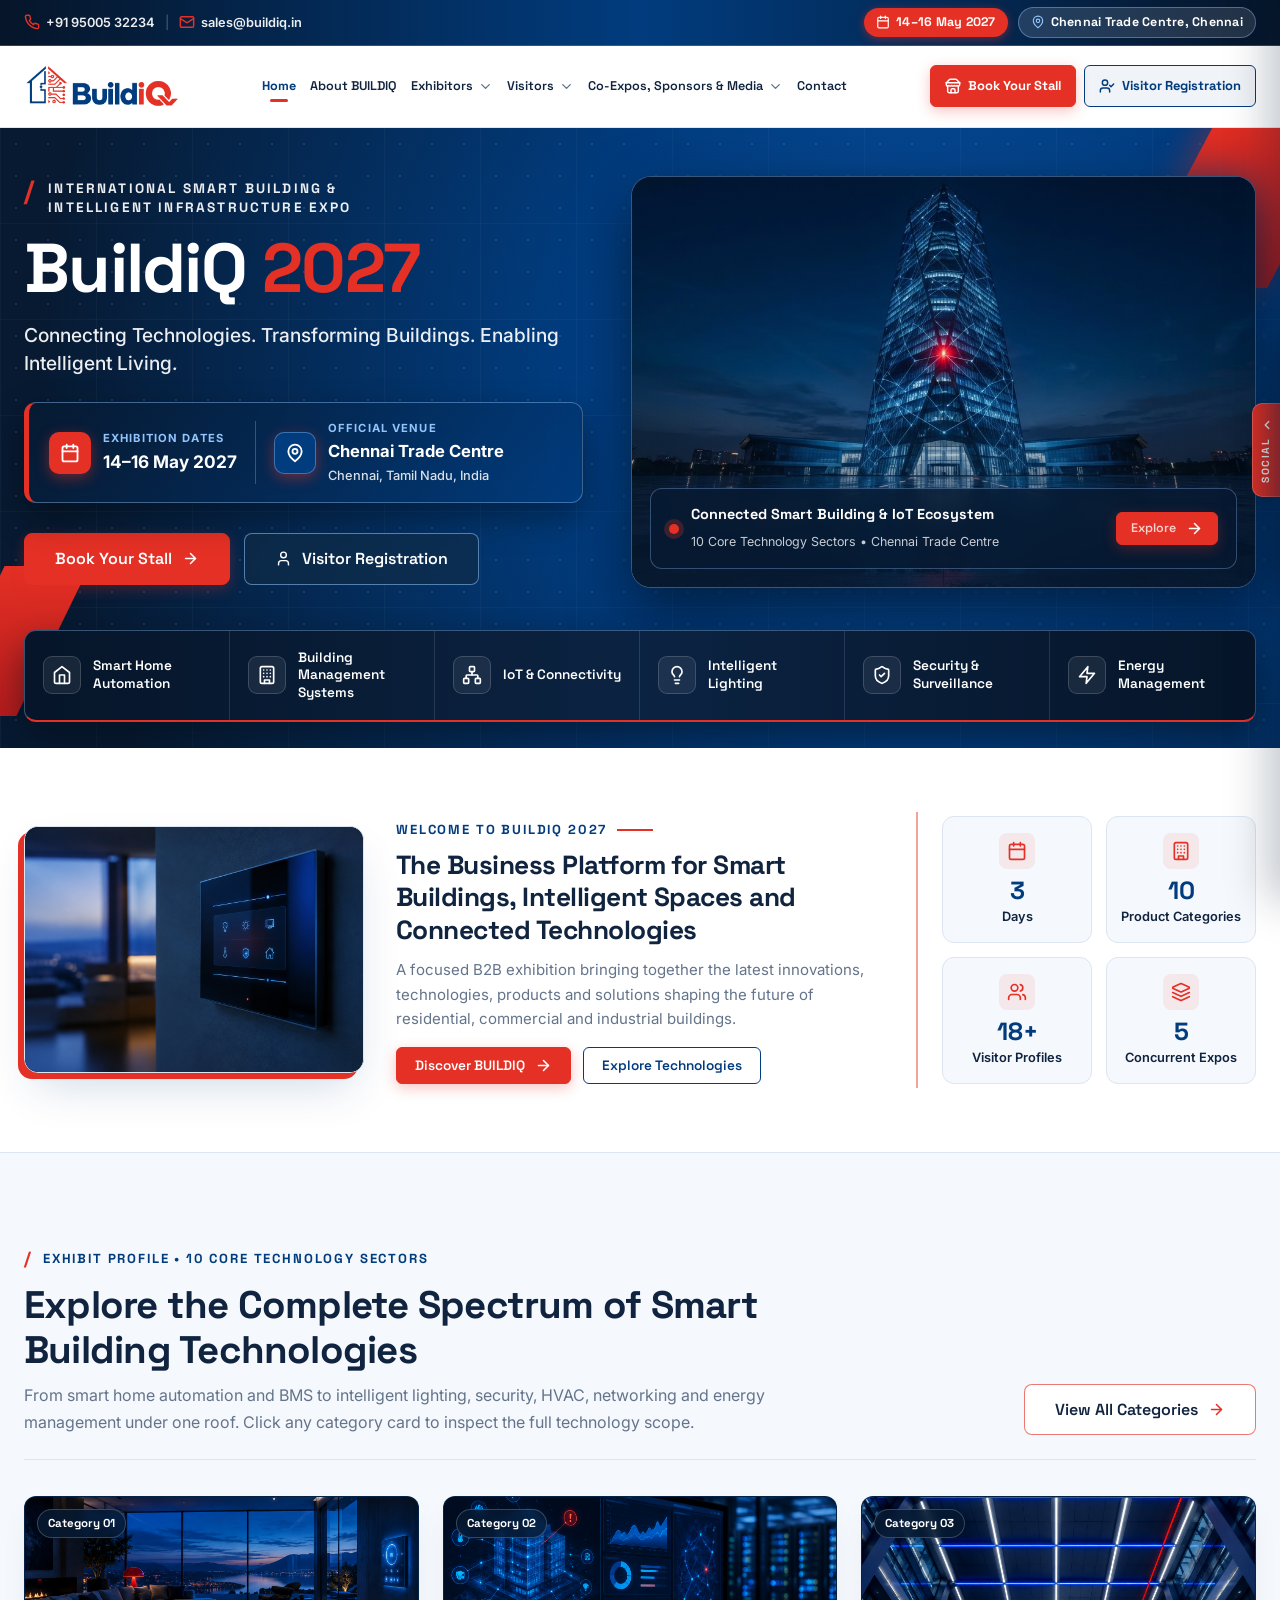
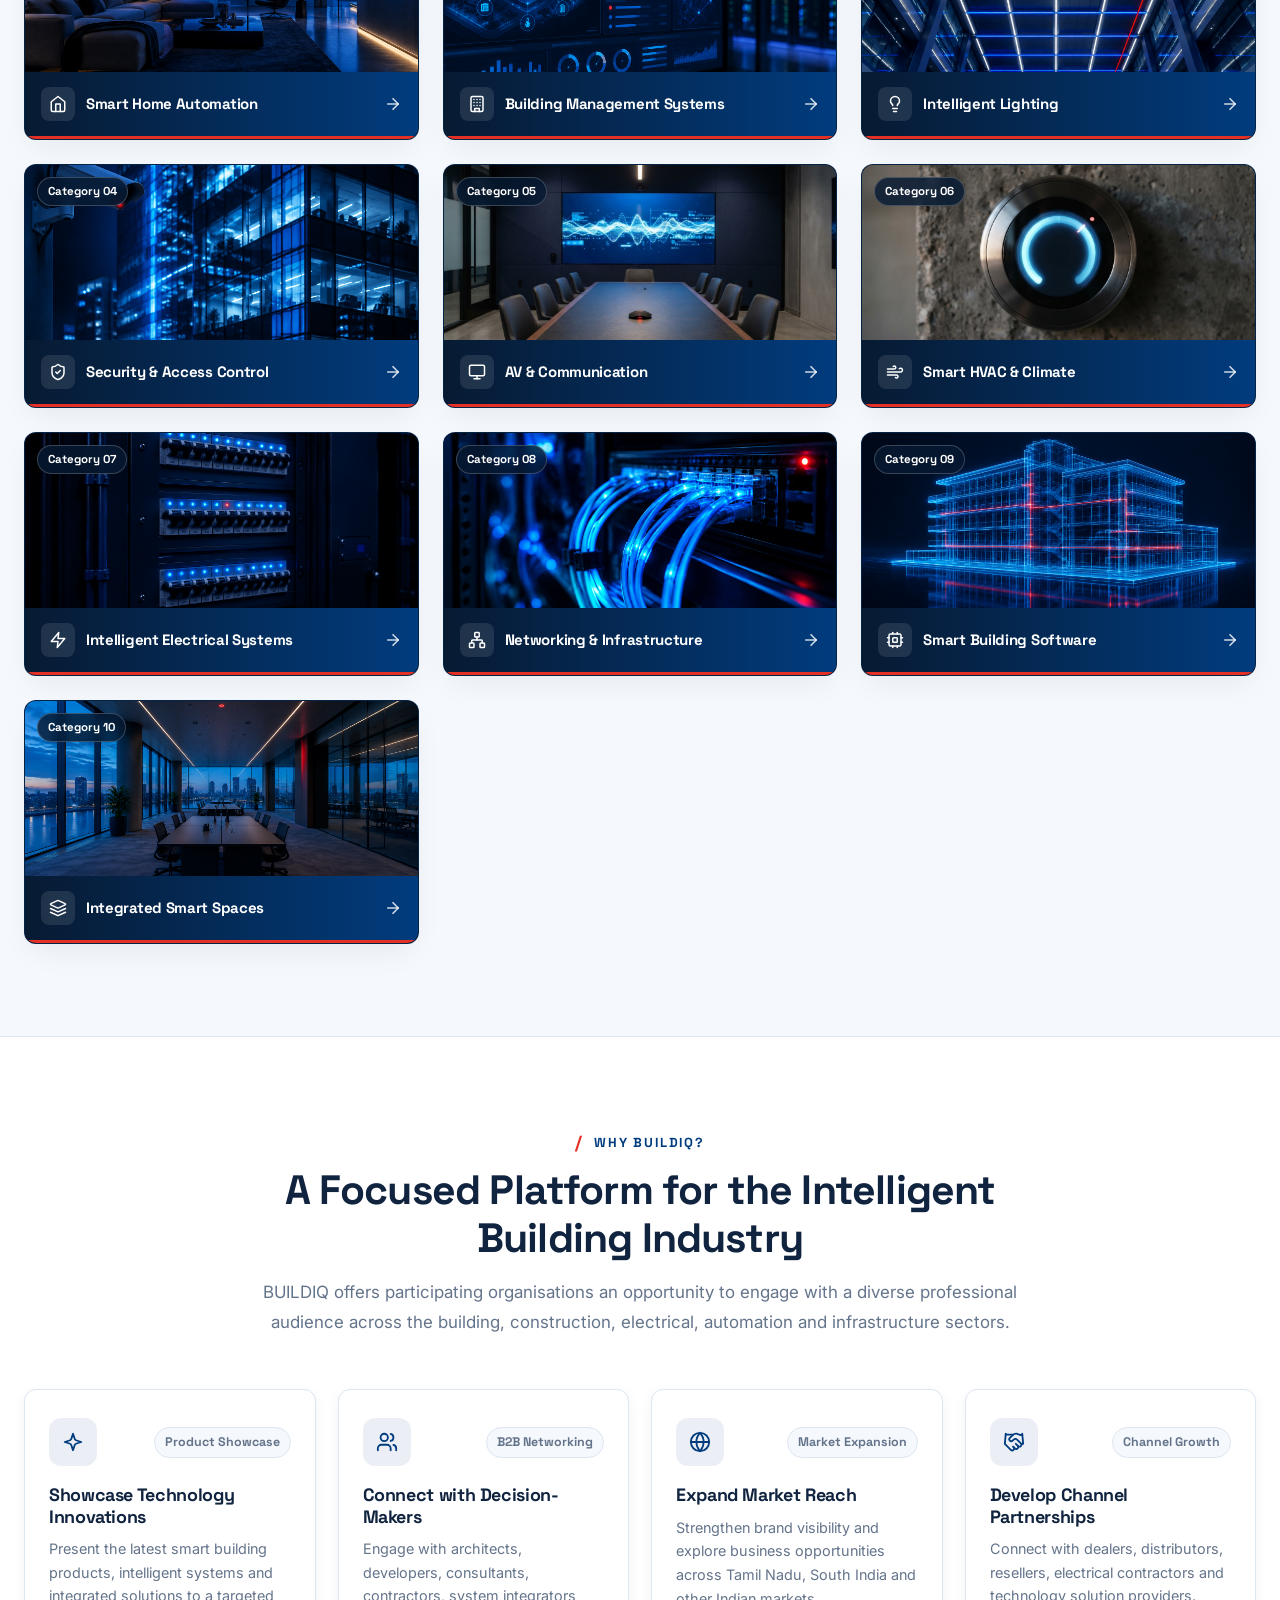
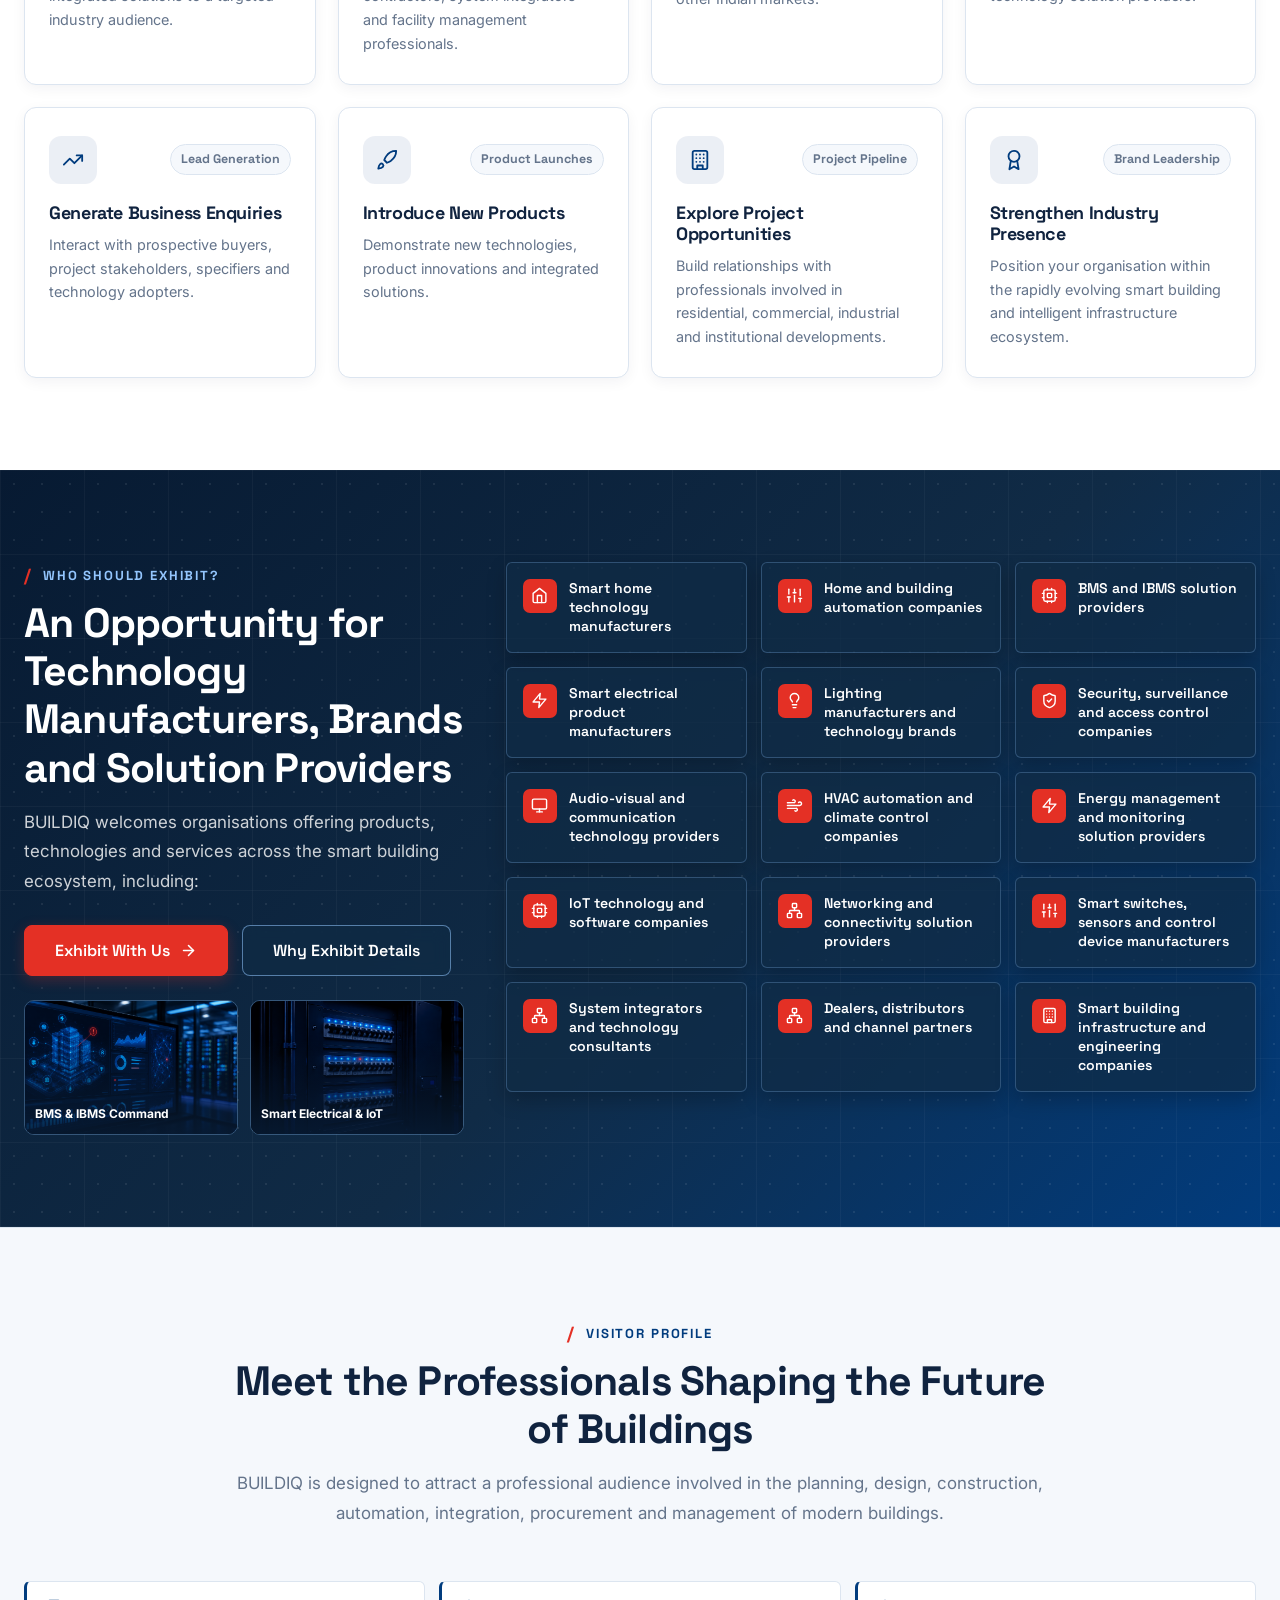
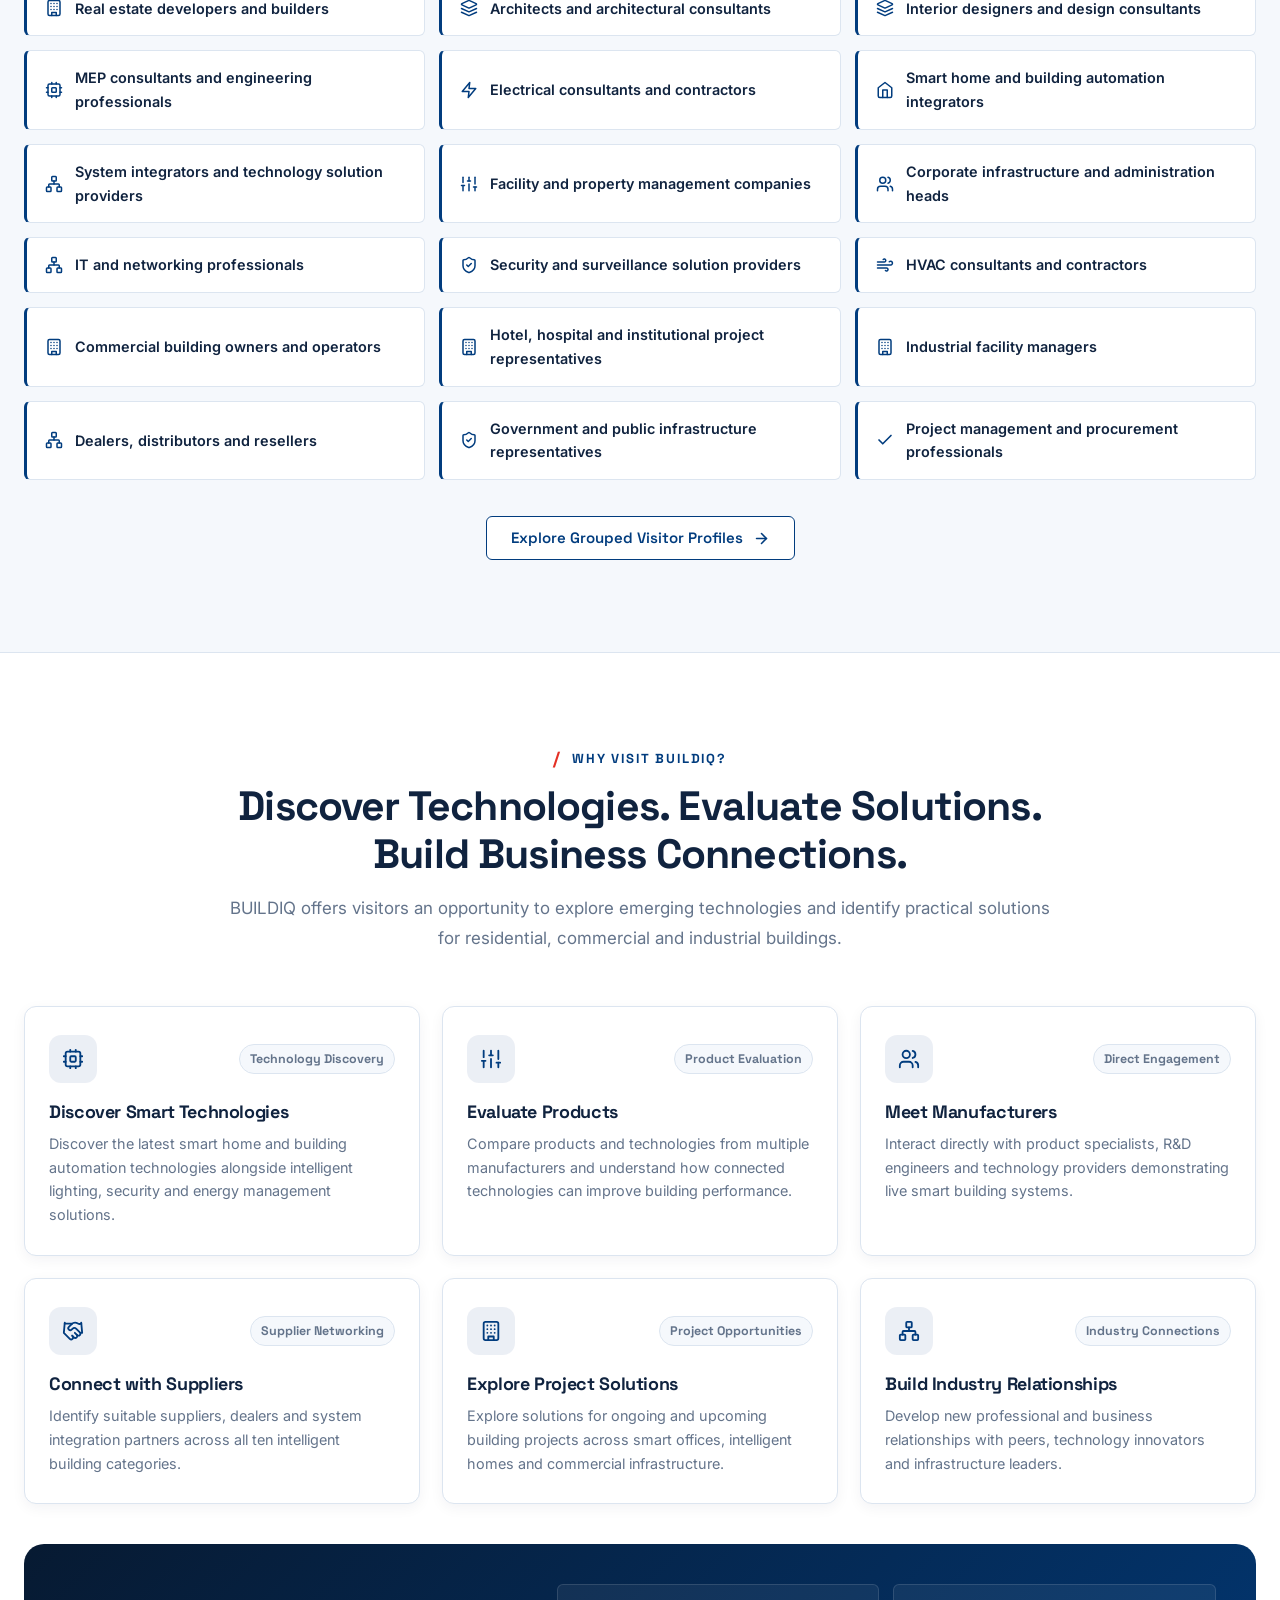
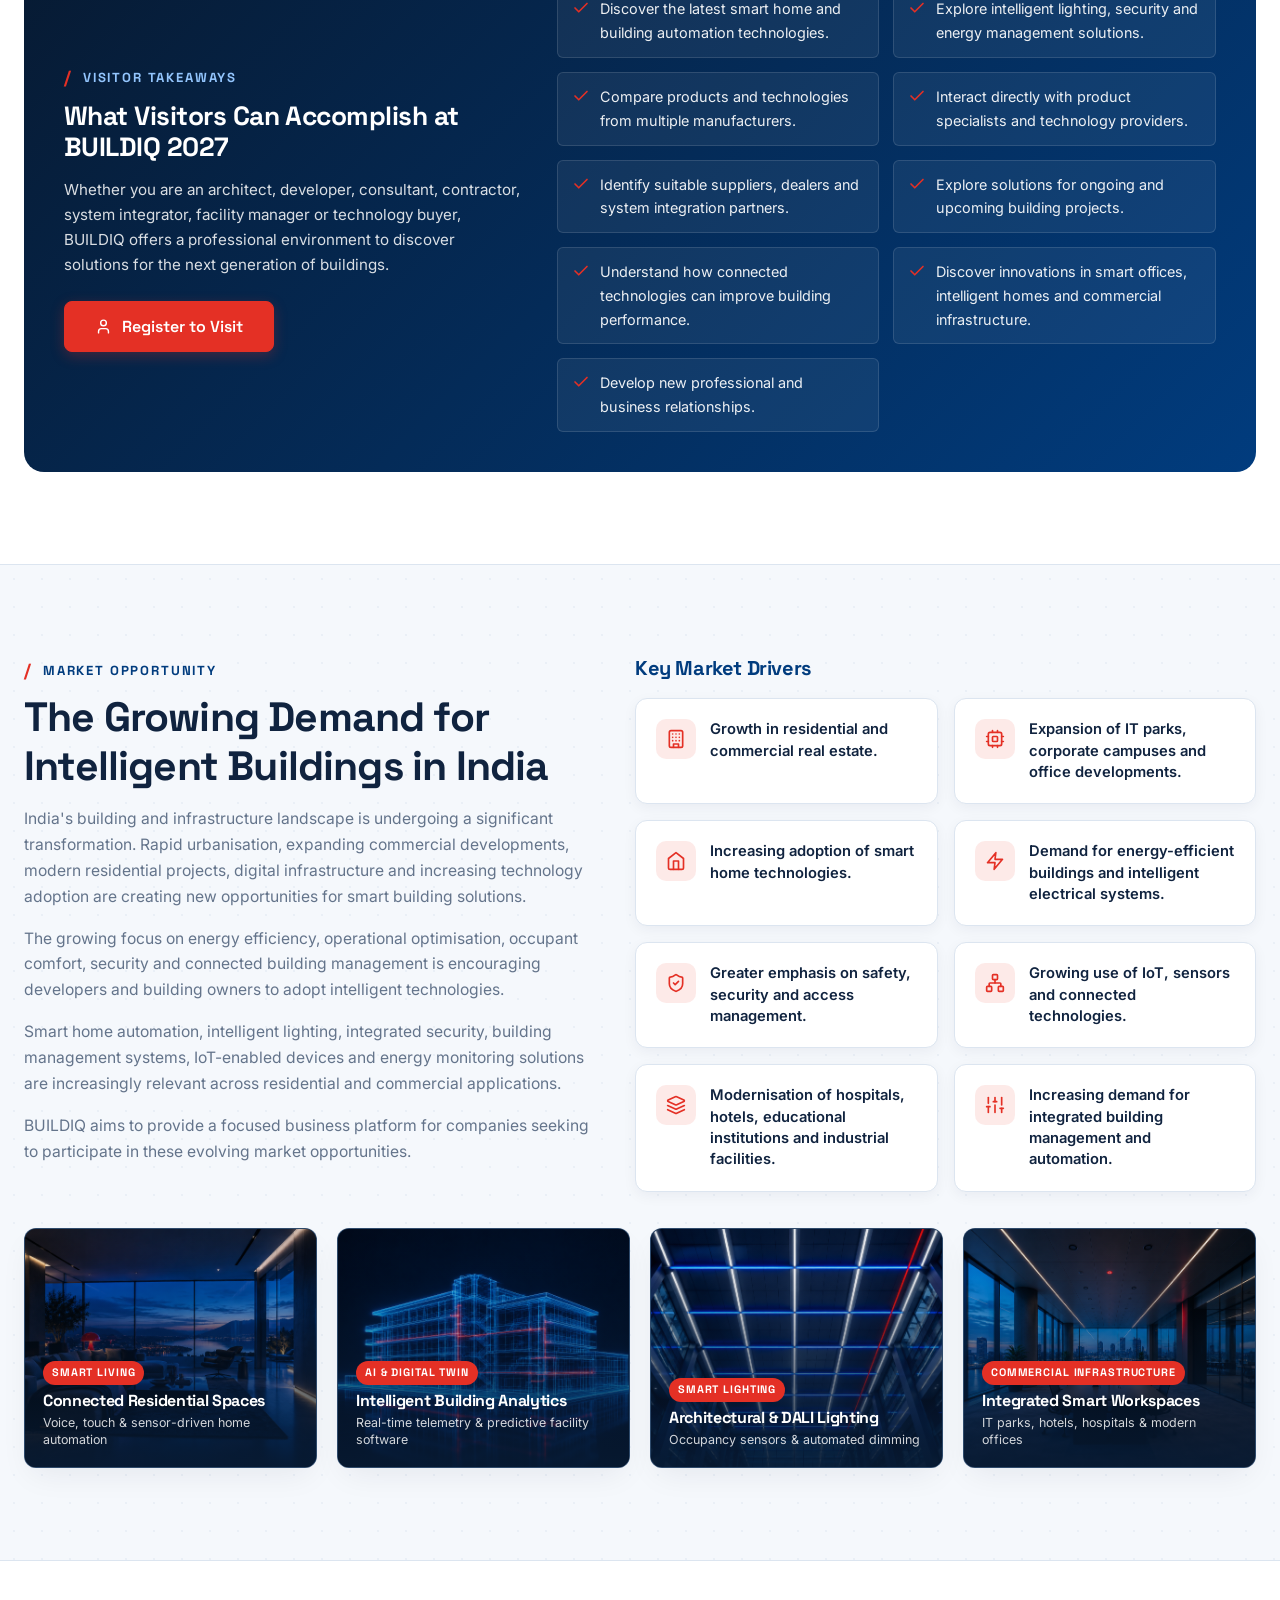
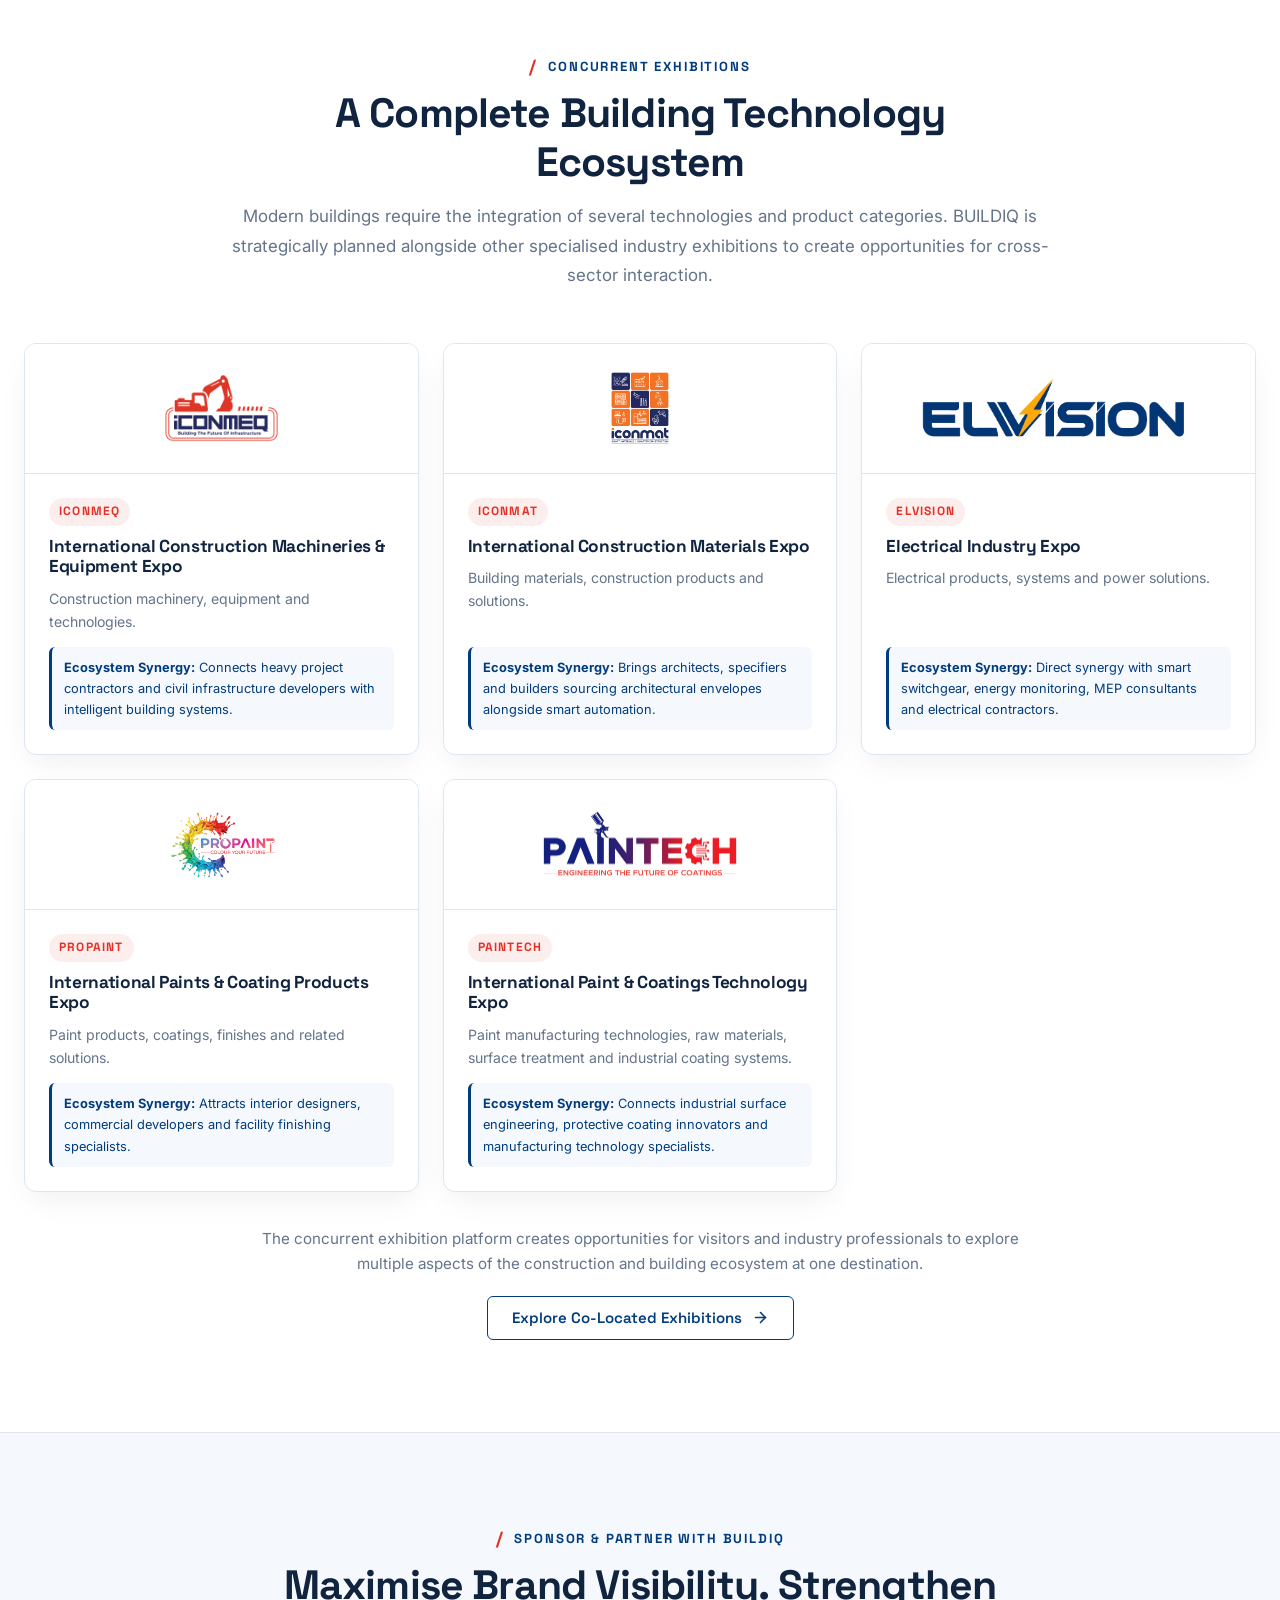
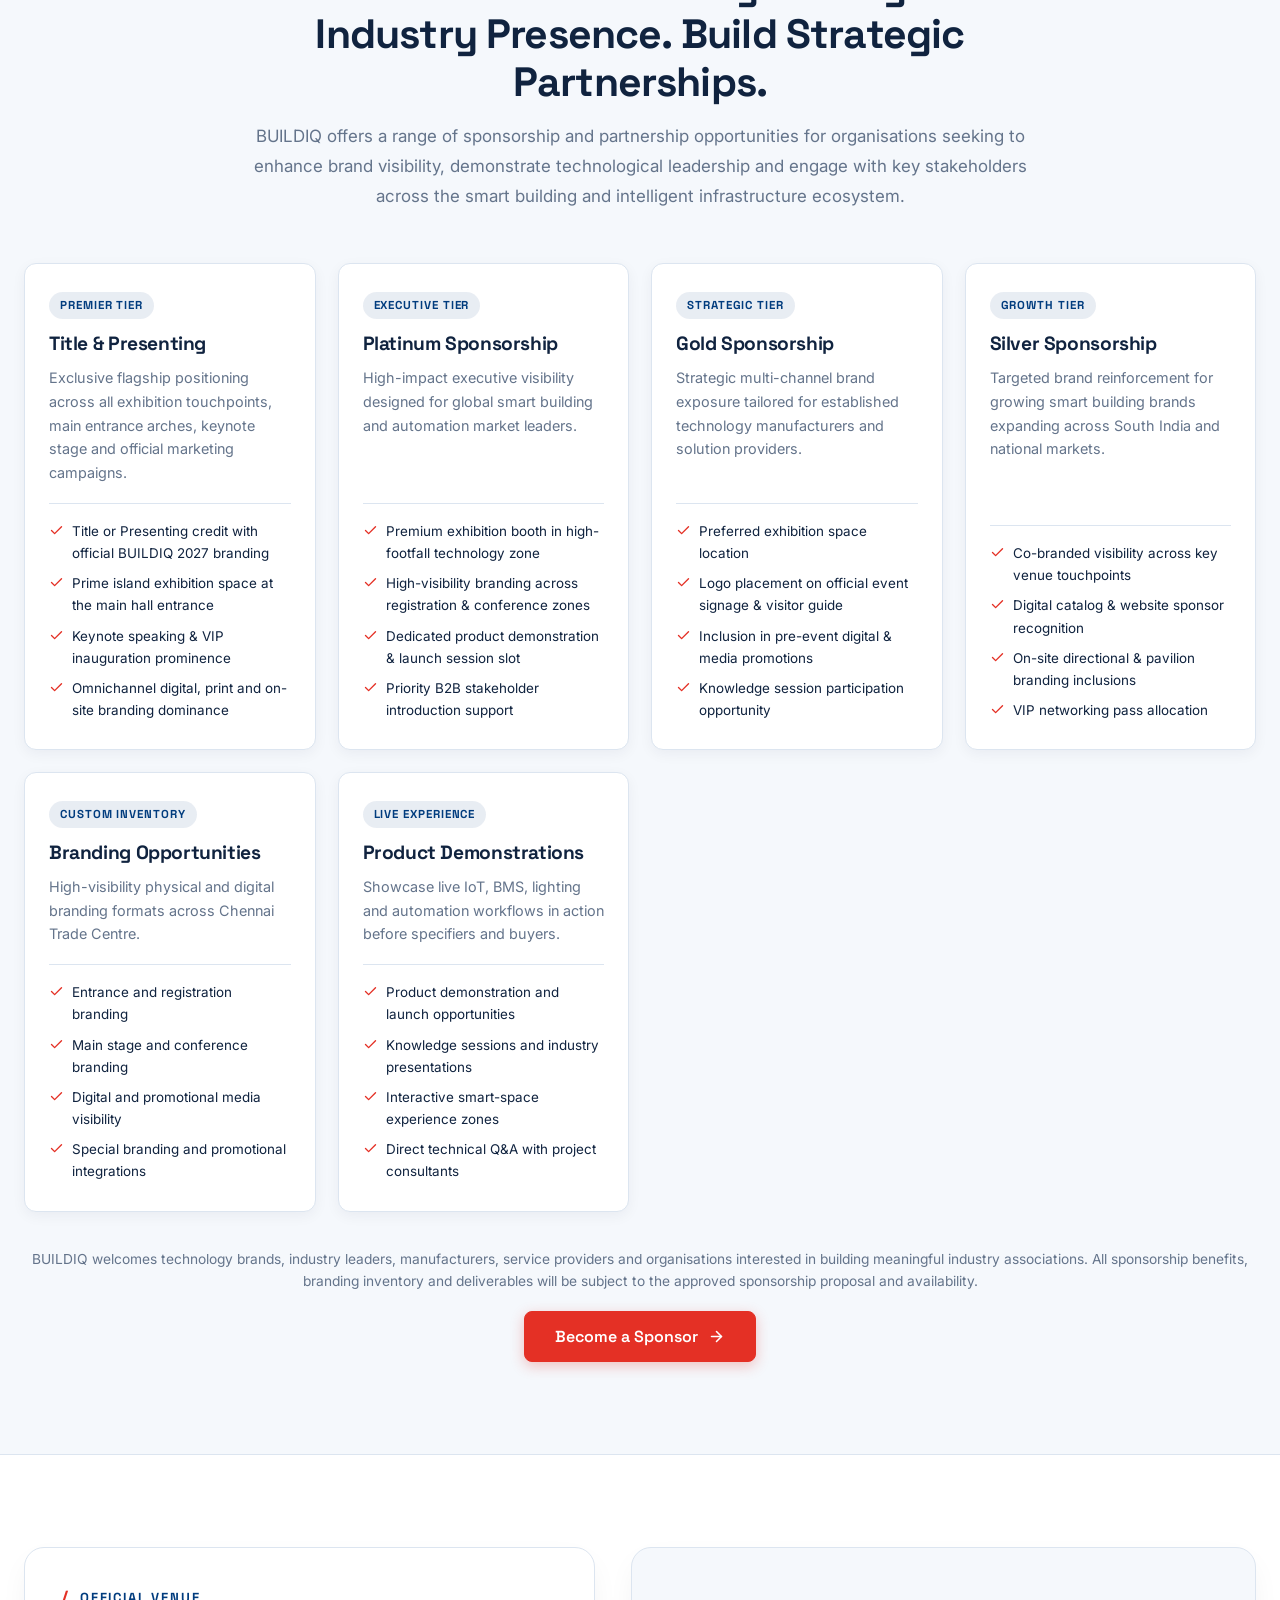
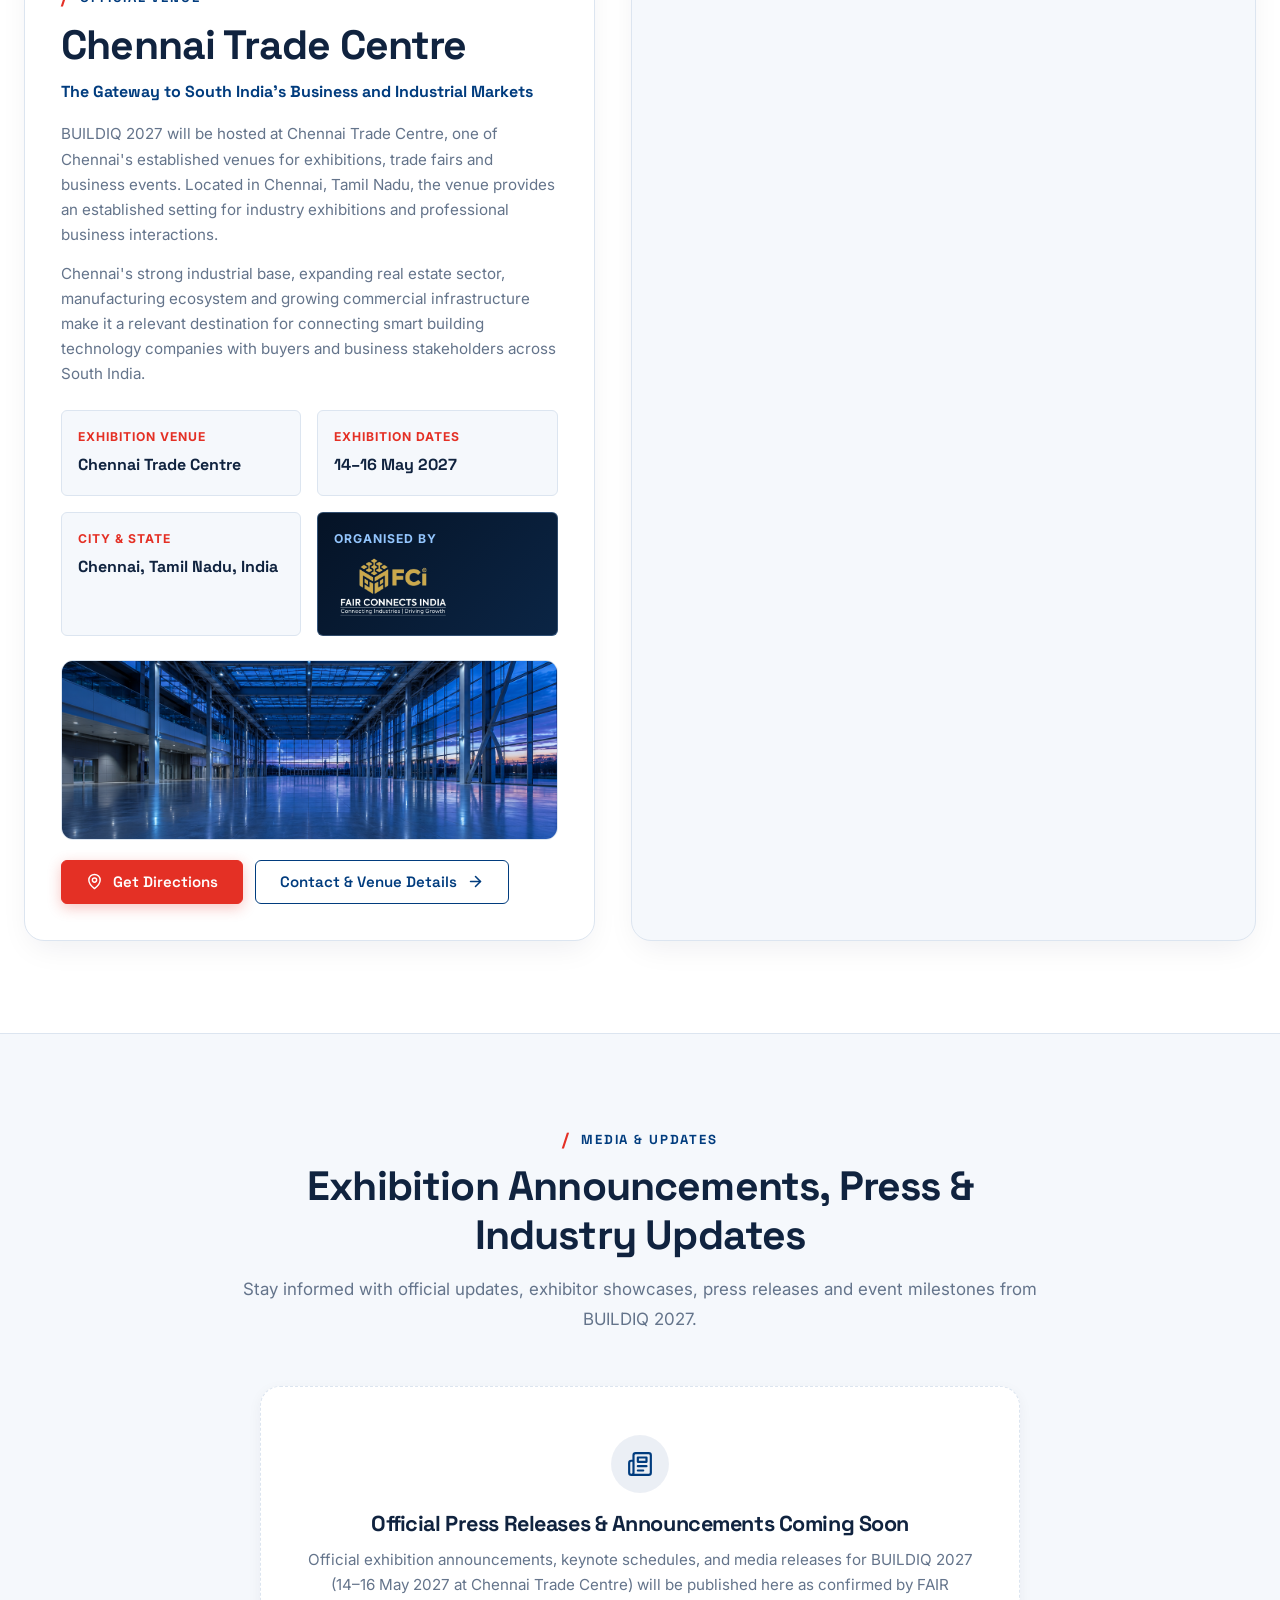
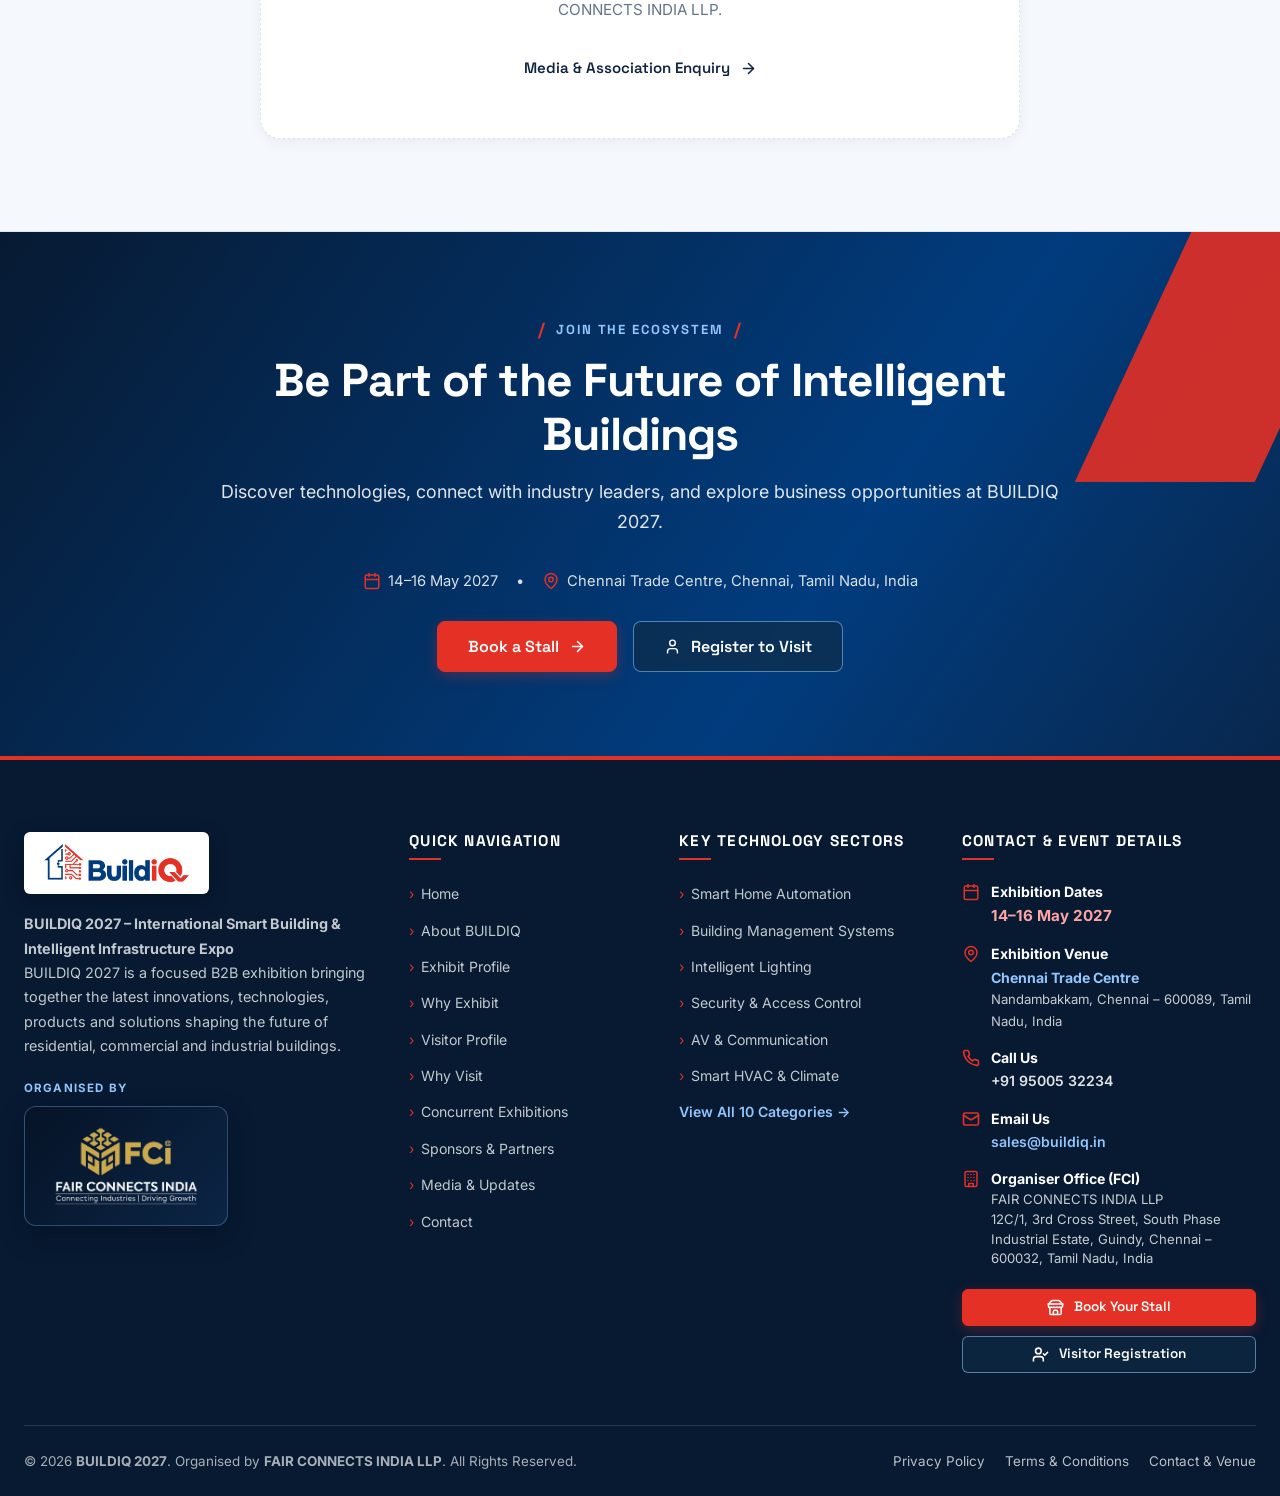
==== commit f85ae9d1: "code merge, changes, contact info, paintech details added and some other" ====
--- a/index.html
+++ b/index.html
@@ -84,24 +84,35 @@
 
             <div class="hero-meta-row">
               <div class="hero-meta-item">
-                <svg width="20" height="20" viewBox="0 0 24 24" fill="none" stroke="currentColor" stroke-width="2" stroke-linecap="round" stroke-linejoin="round"><rect width="18" height="18" x="3" y="4" rx="2" ry="2"/><line x1="16" x2="16" y1="2" y2="6"/><line x1="8" x2="8" y1="2" y2="6"/><line x1="3" x2="21" y1="10" y2="10"/></svg>
-                <span>14–16 May 2027</span>
+                <div class="hero-meta-icon-badge">
+                  <svg width="20" height="20" viewBox="0 0 24 24" fill="none" stroke="currentColor" stroke-width="2.2" stroke-linecap="round" stroke-linejoin="round"><rect width="18" height="18" x="3" y="4" rx="2" ry="2"/><line x1="16" x2="16" y1="2" y2="6"/><line x1="8" x2="8" y1="2" y2="6"/><line x1="3" x2="21" y1="10" y2="10"/></svg>
+                </div>
+                <div>
+                  <span style="display:block; font-size:0.7rem; text-transform:uppercase; letter-spacing:0.1em; color:#93C5FD; font-weight:700;">Exhibition Dates</span>
+                  <strong style="font-size:1.08rem; color:#fff;">14–16 May 2027</strong>
+                </div>
               </div>
               <div class="hero-meta-divider"></div>
               <div class="hero-meta-item">
-                <svg width="20" height="20" viewBox="0 0 24 24" fill="none" stroke="currentColor" stroke-width="2" stroke-linecap="round" stroke-linejoin="round"><path d="M20 10c0 6-8 12-8 12s-8-6-8-12a8 8 0 0 1 16 0Z"/><circle cx="12" cy="10" r="3"/></svg>
-                <span>Chennai Trade Centre<br /><small style="font-weight:500; opacity:0.85;">Chennai, Tamil Nadu, India</small></span>
+                <div class="hero-meta-icon-badge" style="background:var(--color-primary); border:1px solid rgba(147,197,253,0.4);">
+                  <svg width="20" height="20" viewBox="0 0 24 24" fill="none" stroke="currentColor" stroke-width="2.2" stroke-linecap="round" stroke-linejoin="round"><path d="M20 10c0 6-8 12-8 12s-8-6-8-12a8 8 0 0 1 16 0Z"/><circle cx="12" cy="10" r="3"/></svg>
+                </div>
+                <div>
+                  <span style="display:block; font-size:0.7rem; text-transform:uppercase; letter-spacing:0.1em; color:#93C5FD; font-weight:700;">Official Venue</span>
+                  <strong style="font-size:1.04rem; color:#fff;">Chennai Trade Centre</strong>
+                  <small style="display:block; font-weight:500; font-size:0.8rem; color:rgba(255,255,255,0.85);">Chennai, Tamil Nadu, India</small>
+                </div>
               </div>
             </div>
 
             <div class="hero-cta-group">
               <a href="contact.html?form=exhibitor-enquiry" class="btn btn-primary btn-lg">
-                <span>Book a Stall</span>
+                <span>Book Your Stall</span>
                 <svg class="arrow-icon" width="18" height="18" viewBox="0 0 24 24" fill="none" stroke="currentColor" stroke-width="2.2" stroke-linecap="round" stroke-linejoin="round"><path d="M5 12h14"/><path d="m12 5 7 7-7 7"/></svg>
               </a>
               <a href="contact.html?form=visitor-registration" class="btn btn-glass btn-lg">
                 <svg width="18" height="18" viewBox="0 0 24 24" fill="none" stroke="currentColor" stroke-width="2" stroke-linecap="round" stroke-linejoin="round"><path d="M19 21v-2a4 4 0 0 0-4-4H9a4 4 0 0 0-4 4v2"/><circle cx="12" cy="7" r="4"/></svg>
-                <span>Register to Visit</span>
+                <span>Visitor Registration</span>
               </a>
             </div>
           </div>
@@ -234,7 +245,7 @@
             <p class="section-subtitle" style="margin-bottom:28px;">
               BUILDIQ welcomes organisations offering products, technologies and services across the smart building ecosystem, including:
             </p>
-            <div style="display:flex; flex-wrap:wrap; gap:14px;">
+            <div style="display:flex; flex-wrap:wrap; gap:14px; margin-bottom:24px;">
               <a href="contact.html?form=exhibitor-enquiry" class="btn btn-primary btn-lg">
                 <span>Exhibit With Us</span>
                 <svg class="arrow-icon" width="18" height="18" viewBox="0 0 24 24" fill="none" stroke="currentColor" stroke-width="2.2" stroke-linecap="round" stroke-linejoin="round"><path d="M5 12h14"/><path d="m12 5 7 7-7 7"/></svg>
@@ -242,6 +253,20 @@
               <a href="why-exhibit.html" class="btn btn-glass btn-lg">
                 <span>Why Exhibit Details</span>
               </a>
+            </div>
+            <div style="display:grid; grid-template-columns:1fr 1fr; gap:12px;">
+              <div style="border-radius:10px; overflow:hidden; border:1px solid rgba(147,197,253,0.3); height:135px; position:relative;">
+                <img src="assets/images/building-management-systems.png" alt="Building Management Systems Command Centre" style="width:100%; height:100%; object-fit:cover;" loading="lazy" />
+                <div style="position:absolute; inset:0; background:linear-gradient(180deg, transparent 30%, rgba(7,26,50,0.9) 100%); display:flex; align-items:flex-end; padding:10px;">
+                  <span style="font-size:0.75rem; font-weight:700; color:#fff;">BMS &amp; IBMS Command</span>
+                </div>
+              </div>
+              <div style="border-radius:10px; overflow:hidden; border:1px solid rgba(147,197,253,0.3); height:135px; position:relative;">
+                <img src="assets/images/energy-smart-electrical.png" alt="Smart Electrical Switchgear &amp; Energy Automation" style="width:100%; height:100%; object-fit:cover;" loading="lazy" />
+                <div style="position:absolute; inset:0; background:linear-gradient(180deg, transparent 30%, rgba(7,26,50,0.9) 100%); display:flex; align-items:flex-end; padding:10px;">
+                  <span style="font-size:0.75rem; font-weight:700; color:#fff;">Smart Electrical &amp; IoT</span>
+                </div>
+              </div>
             </div>
           </div>
 
@@ -346,6 +371,42 @@
             </h3>
             <!-- Dynamic 8 Market Driver Cards -->
             <div class="market-drivers-grid" id="market-drivers-grid"></div>
+          </div>
+        </div>
+
+        <!-- Industry Technology Visual Showcase Strip ("Extra Chamak") -->
+        <div class="industry-showcase-grid">
+          <div class="industry-showcase-card">
+            <img src="assets/images/smart-home-automation.png" alt="Luxury Smart Home &amp; Residential Automation" loading="lazy" />
+            <div class="industry-showcase-overlay">
+              <span class="industry-showcase-tag">Smart Living</span>
+              <h4>Connected Residential Spaces</h4>
+              <p>Voice, touch &amp; sensor-driven home automation</p>
+            </div>
+          </div>
+          <div class="industry-showcase-card">
+            <img src="assets/images/smart-building-software.png" alt="Digital Twin &amp; AI Building Analytics" loading="lazy" />
+            <div class="industry-showcase-overlay">
+              <span class="industry-showcase-tag">AI &amp; Digital Twin</span>
+              <h4>Intelligent Building Analytics</h4>
+              <p>Real-time telemetry &amp; predictive facility software</p>
+            </div>
+          </div>
+          <div class="industry-showcase-card">
+            <img src="assets/images/intelligent-lighting.png" alt="Architectural &amp; Daylight Harvesting LED Systems" loading="lazy" />
+            <div class="industry-showcase-overlay">
+              <span class="industry-showcase-tag">Smart Lighting</span>
+              <h4>Architectural &amp; DALI Lighting</h4>
+              <p>Occupancy sensors &amp; automated dimming</p>
+            </div>
+          </div>
+          <div class="industry-showcase-card">
+            <img src="assets/images/integrated-smart-spaces.png" alt="Future-Ready Commercial &amp; Corporate Campuses" loading="lazy" />
+            <div class="industry-showcase-overlay">
+              <span class="industry-showcase-tag">Commercial Infrastructure</span>
+              <h4>Integrated Smart Workspaces</h4>
+              <p>IT parks, hotels, hospitals &amp; modern offices</p>
+            </div>
           </div>
         </div>
       </div>
--- a/assets/css/styles.css
+++ b/assets/css/styles.css
@@ -353,10 +353,97 @@
   width: 100%;
 }
 
+/* Top Utility Bar (Contact Info + Highlighted Event Date & Venue) */
+.header-topbar {
+  background: linear-gradient(90deg, #061529 0%, #013C7E 50%, #061529 100%);
+  color: var(--color-white);
+  border-bottom: 1px solid rgba(147, 197, 253, 0.25);
+  font-size: 0.8rem;
+  padding: 7px 0;
+}
+
+.header-topbar-inner {
+  max-width: var(--container-max);
+  margin: 0 auto;
+  padding: 0 24px;
+  display: flex;
+  align-items: center;
+  justify-content: space-between;
+  gap: 16px;
+  flex-wrap: wrap;
+}
+
+.topbar-contact-group {
+  display: flex;
+  align-items: center;
+  gap: 10px;
+  flex-wrap: wrap;
+}
+
+.topbar-contact-link {
+  display: inline-flex;
+  align-items: center;
+  gap: 6px;
+  color: rgba(255, 255, 255, 0.92);
+  font-weight: 600;
+  transition: color var(--transition-fast);
+}
+
+.topbar-contact-link:hover {
+  color: #93C5FD;
+}
+
+.topbar-icon {
+  display: inline-flex;
+  color: var(--color-secondary);
+}
+
+.topbar-sep {
+  color: rgba(255, 255, 255, 0.3);
+}
+
+.topbar-event-group {
+  display: flex;
+  align-items: center;
+  gap: 10px;
+  flex-wrap: wrap;
+}
+
+.topbar-highlight-pill {
+  display: inline-flex;
+  align-items: center;
+  gap: 6px;
+  padding: 4px 12px;
+  border-radius: var(--radius-pill);
+  font-family: var(--font-heading);
+  font-size: 0.78rem;
+  letter-spacing: 0.02em;
+}
+
+.topbar-highlight-pill svg {
+  width: 14px;
+  height: 14px;
+  flex-shrink: 0;
+}
+
+.topbar-date-pill {
+  background: var(--color-secondary);
+  color: var(--color-white);
+  box-shadow: 0 2px 10px rgba(228, 48, 37, 0.45);
+}
+
+.topbar-venue-pill {
+  background: rgba(255, 255, 255, 0.12);
+  border: 1px solid rgba(147, 197, 253, 0.4);
+  color: #FFFFFF;
+}
+
+.topbar-venue-pill svg {
+  color: #93C5FD;
+}
+
 .site-header {
-  position: sticky;
-  top: 0;
-  left: 0;
+  position: relative;
   width: 100%;
   height: var(--header-height);
   background-color: var(--color-white);
@@ -379,7 +466,7 @@
   display: flex;
   align-items: center;
   justify-content: space-between;
-  gap: 24px;
+  gap: 14px;
 }
 
 .header-brand {
@@ -389,7 +476,7 @@
 }
 
 .header-logo {
-  height: 48px;
+  height: 44px;
   width: auto;
   object-fit: contain;
 }
@@ -397,8 +484,89 @@
 .header-nav {
   display: flex;
   align-items: center;
+  gap: 4px;
+  margin: 0 auto;
+}
+
+/* Top Navbar Action Buttons (Book Your Stall & Visitor Registration with Icons) */
+.header-actions {
+  display: flex;
+  align-items: center;
+  gap: 8px;
+  flex-shrink: 0;
+}
+
+.header-action-btn {
+  display: inline-flex;
+  align-items: center;
+  gap: 7px;
+  padding: 9px 14px;
+  border-radius: var(--radius-sm);
+  font-family: var(--font-heading);
+  font-size: 0.81rem;
+  font-weight: 700;
+  white-space: nowrap;
+  transition: all var(--transition-fast);
+}
+
+.header-action-btn svg {
+  width: 16px;
+  height: 16px;
+  flex-shrink: 0;
+}
+
+.header-action-stall {
+  background: var(--color-secondary);
+  color: var(--color-white);
+  border: 1.5px solid var(--color-secondary);
+  box-shadow: 0 4px 14px rgba(228, 48, 37, 0.28);
+}
+
+.header-action-stall:hover {
+  background: #C82319;
+  border-color: #C82319;
+  transform: translateY(-2px);
+  box-shadow: 0 6px 18px rgba(228, 48, 37, 0.38);
+}
+
+.header-action-visitor {
+  background: rgba(1, 60, 126, 0.06);
+  color: var(--color-primary);
+  border: 1.5px solid var(--color-primary);
+}
+
+.header-action-visitor:hover {
+  background: var(--color-primary);
+  color: var(--color-white);
+  transform: translateY(-2px);
+  box-shadow: 0 6px 18px rgba(1, 60, 126, 0.25);
+}
+
+.mobile-drawer-ctas {
+  display: flex;
+  flex-direction: column;
   gap: 10px;
-  margin-left: auto;
+  margin-bottom: 16px;
+  padding-bottom: 16px;
+  border-bottom: 1px solid var(--color-border);
+}
+
+.mobile-drawer-contact {
+  margin-top: 18px;
+  padding: 14px;
+  background: var(--color-light);
+  border: 1px solid var(--color-border);
+  border-radius: var(--radius-sm);
+  font-size: 0.82rem;
+  display: flex;
+  flex-direction: column;
+  gap: 6px;
+  color: var(--color-text);
+}
+
+.mobile-drawer-contact a {
+  color: var(--color-primary);
+  font-weight: 700;
 }
 
 .nav-item {
@@ -410,14 +578,14 @@
 .nav-link {
   position: relative;
   font-family: var(--font-heading);
-  font-size: 0.94rem;
+  font-size: 0.86rem;
   font-weight: 600;
   color: var(--color-text);
-  padding: 10px 14px;
+  padding: 8px 10px;
   white-space: nowrap;
   display: inline-flex;
   align-items: center;
-  gap: 6px;
+  gap: 5px;
   border-radius: var(--radius-sm);
   transition: color var(--transition-fast), background-color var(--transition-fast);
   background: none;
@@ -789,25 +957,42 @@
 .hero-meta-row {
   display: flex;
   flex-wrap: wrap;
-  align-items: center;
-  gap: 18px;
+  align-items: stretch;
+  gap: 14px;
   margin-bottom: 30px;
-  padding: 12px 0;
-  border-top: 1px solid rgba(255, 255, 255, 0.14);
-  border-bottom: 1px solid rgba(255, 255, 255, 0.14);
+  padding: 16px 20px;
+  background: linear-gradient(135deg, rgba(7, 26, 50, 0.88) 0%, rgba(1, 60, 126, 0.72) 100%);
+  border: 1.5px solid rgba(147, 197, 253, 0.42);
+  border-left: 5px solid var(--color-secondary);
+  border-radius: var(--radius-md);
+  box-shadow: 0 14px 34px rgba(0, 0, 0, 0.38);
+  backdrop-filter: blur(10px);
 }
 
 .hero-meta-item {
   display: flex;
   align-items: center;
-  gap: 10px;
-  font-size: 0.95rem;
-  font-weight: 600;
-  color: var(--color-white);
+  gap: 12px;
+  font-size: 1rem;
+  font-weight: 700;
+  color: var(--color-white);
+}
+
+.hero-meta-icon-badge {
+  width: 42px;
+  height: 42px;
+  border-radius: 10px;
+  background: var(--color-secondary);
+  color: var(--color-white);
+  display: flex;
+  align-items: center;
+  justify-content: center;
+  flex-shrink: 0;
+  box-shadow: 0 4px 14px rgba(228, 48, 37, 0.45);
 }
 
 .hero-meta-item svg {
-  color: var(--color-secondary);
+  color: var(--color-white);
   width: 20px;
   height: 20px;
   flex-shrink: 0;
@@ -815,8 +1000,151 @@
 
 .hero-meta-divider {
   width: 1px;
-  height: 26px;
-  background: rgba(255, 255, 255, 0.25);
+  background: rgba(147, 197, 253, 0.3);
+  margin: 2px 4px;
+}
+
+/* Highlighted Event Date & Venue Strip for Inner Page Heroes */
+.page-hero-highlight-strip {
+  display: inline-flex;
+  flex-wrap: wrap;
+  align-items: center;
+  gap: 12px;
+  margin-top: 20px;
+  padding: 10px 16px;
+  background: rgba(7, 26, 50, 0.82);
+  border: 1px solid rgba(147, 197, 253, 0.38);
+  border-left: 4px solid var(--color-secondary);
+  border-radius: var(--radius-md);
+  box-shadow: 0 10px 26px rgba(0, 0, 0, 0.28);
+}
+
+.page-hero-highlight-item {
+  display: inline-flex;
+  align-items: center;
+  gap: 8px;
+  font-family: var(--font-heading);
+  font-size: 0.9rem;
+  font-weight: 700;
+  color: var(--color-white);
+}
+
+.page-hero-highlight-item svg {
+  width: 17px;
+  height: 17px;
+  color: var(--color-secondary);
+  flex-shrink: 0;
+}
+
+/* Industry Visual Showcase Bento & Mosaic ("Extra Chamak") */
+.industry-showcase-grid {
+  display: grid;
+  grid-template-columns: repeat(4, 1fr);
+  gap: 20px;
+  margin-top: 36px;
+}
+
+.industry-showcase-card {
+  position: relative;
+  border-radius: var(--radius-md);
+  overflow: hidden;
+  height: 240px;
+  border: 1.5px solid rgba(147, 197, 253, 0.28);
+  box-shadow: var(--shadow-card);
+  background: var(--color-dark);
+}
+
+.industry-showcase-card img {
+  width: 100%;
+  height: 100%;
+  object-fit: cover;
+  transition: transform 0.6s ease;
+}
+
+.industry-showcase-card:hover img {
+  transform: scale(1.08);
+}
+
+.industry-showcase-overlay {
+  position: absolute;
+  inset: 0;
+  background: linear-gradient(180deg, rgba(7, 26, 50, 0.08) 20%, rgba(7, 26, 50, 0.92) 100%);
+  display: flex;
+  flex-direction: column;
+  justify-content: flex-end;
+  padding: 18px;
+  color: var(--color-white);
+}
+
+.industry-showcase-tag {
+  display: inline-block;
+  align-self: flex-start;
+  background: var(--color-secondary);
+  color: var(--color-white);
+  font-family: var(--font-heading);
+  font-size: 0.68rem;
+  font-weight: 700;
+  text-transform: uppercase;
+  letter-spacing: 0.08em;
+  padding: 3px 9px;
+  border-radius: var(--radius-pill);
+  margin-bottom: 6px;
+}
+
+.industry-showcase-overlay h4 {
+  font-size: 1rem;
+  color: var(--color-white);
+  margin-bottom: 3px;
+  line-height: 1.25;
+}
+
+.industry-showcase-overlay p {
+  font-size: 0.78rem;
+  color: rgba(255, 255, 255, 0.82);
+  line-height: 1.4;
+}
+
+/* Contact Page Direct Channels Grid */
+.contact-channels-grid {
+  display: grid;
+  grid-template-columns: repeat(4, 1fr);
+  gap: 22px;
+  margin-bottom: 32px;
+}
+
+.contact-channel-card {
+  background: var(--color-white);
+  border: 1px solid var(--color-border);
+  border-top: 4px solid var(--color-primary);
+  border-radius: var(--radius-md);
+  padding: 26px 22px;
+  box-shadow: var(--shadow-card);
+  transition: all var(--transition-smooth);
+  display: flex;
+  flex-direction: column;
+  gap: 10px;
+}
+
+.contact-channel-card:hover {
+  transform: translateY(-5px);
+  box-shadow: var(--shadow-card-hover);
+  border-top-color: var(--color-secondary);
+}
+
+.contact-channel-icon {
+  width: 48px;
+  height: 48px;
+  border-radius: 12px;
+  background: rgba(1, 60, 126, 0.08);
+  color: var(--color-primary);
+  display: flex;
+  align-items: center;
+  justify-content: center;
+}
+
+.contact-channel-card:hover .contact-channel-icon {
+  background: var(--color-secondary);
+  color: var(--color-white);
 }
 
 .hero-cta-group {
@@ -1133,19 +1461,20 @@
 
 .exhibit-categories-grid {
   display: grid;
-  grid-template-columns: repeat(auto-fill, minmax(245px, 1fr));
-  gap: 22px;
+  grid-template-columns: repeat(3, 1fr);
+  gap: 24px;
 }
 
 .exhibit-categories-grid-detailed {
-  grid-template-columns: repeat(auto-fill, minmax(320px, 1fr));
+  display: grid;
+  grid-template-columns: repeat(3, 1fr);
   gap: 28px;
 }
 
 .exhibit-categories-grid-5 {
   display: grid;
-  grid-template-columns: repeat(5, 1fr);
-  gap: 20px;
+  grid-template-columns: repeat(3, 1fr);
+  gap: 24px;
   align-items: stretch;
 }
 
@@ -1684,7 +2013,7 @@
    ========================================================================== */
 .concurrent-grid {
   display: grid;
-  grid-template-columns: repeat(4, 1fr);
+  grid-template-columns: repeat(3, 1fr);
   gap: 24px;
 }
 
@@ -2770,7 +3099,8 @@
    RESPONSIVE MEDIA QUERIES (Section 12)
    ========================================================================== */
 @media (max-width: 1280px) {
-  .exhibit-categories-grid-5 {
+  .exhibit-categories-grid-5,
+  .concurrent-grid {
     grid-template-columns: repeat(3, 1fr);
   }
   .header-nav {
@@ -2826,8 +3156,16 @@
   .checklist-panel {
     grid-template-columns: 1fr;
   }
-  .concurrent-grid {
+  .exhibit-categories-grid,
+  .exhibit-categories-grid-detailed,
+  .exhibit-categories-grid-5,
+  .concurrent-grid,
+  .industry-showcase-grid,
+  .contact-channels-grid {
     grid-template-columns: repeat(2, 1fr);
+  }
+  .topbar-hide-md {
+    display: none;
   }
   .footer-grid {
     grid-template-columns: repeat(2, 1fr);
@@ -2957,6 +3295,8 @@
   .who-exhibit-grid,
   .market-drivers-grid,
   .concurrent-grid,
+  .industry-showcase-grid,
+  .contact-channels-grid,
   .news-grid,
   .gallery-grid,
   .checklist-items,
@@ -2964,6 +3304,18 @@
   .form-grid {
     grid-template-columns: 1fr;
   }
+  .header-topbar-inner {
+    padding: 0 12px;
+    justify-content: center;
+    gap: 6px;
+  }
+  .topbar-contact-group {
+    font-size: 0.72rem;
+    justify-content: center;
+  }
+  .topbar-event-group {
+    justify-content: center;
+  }
   .checklist-panel {
     padding: 24px 18px;
     gap: 24px;
